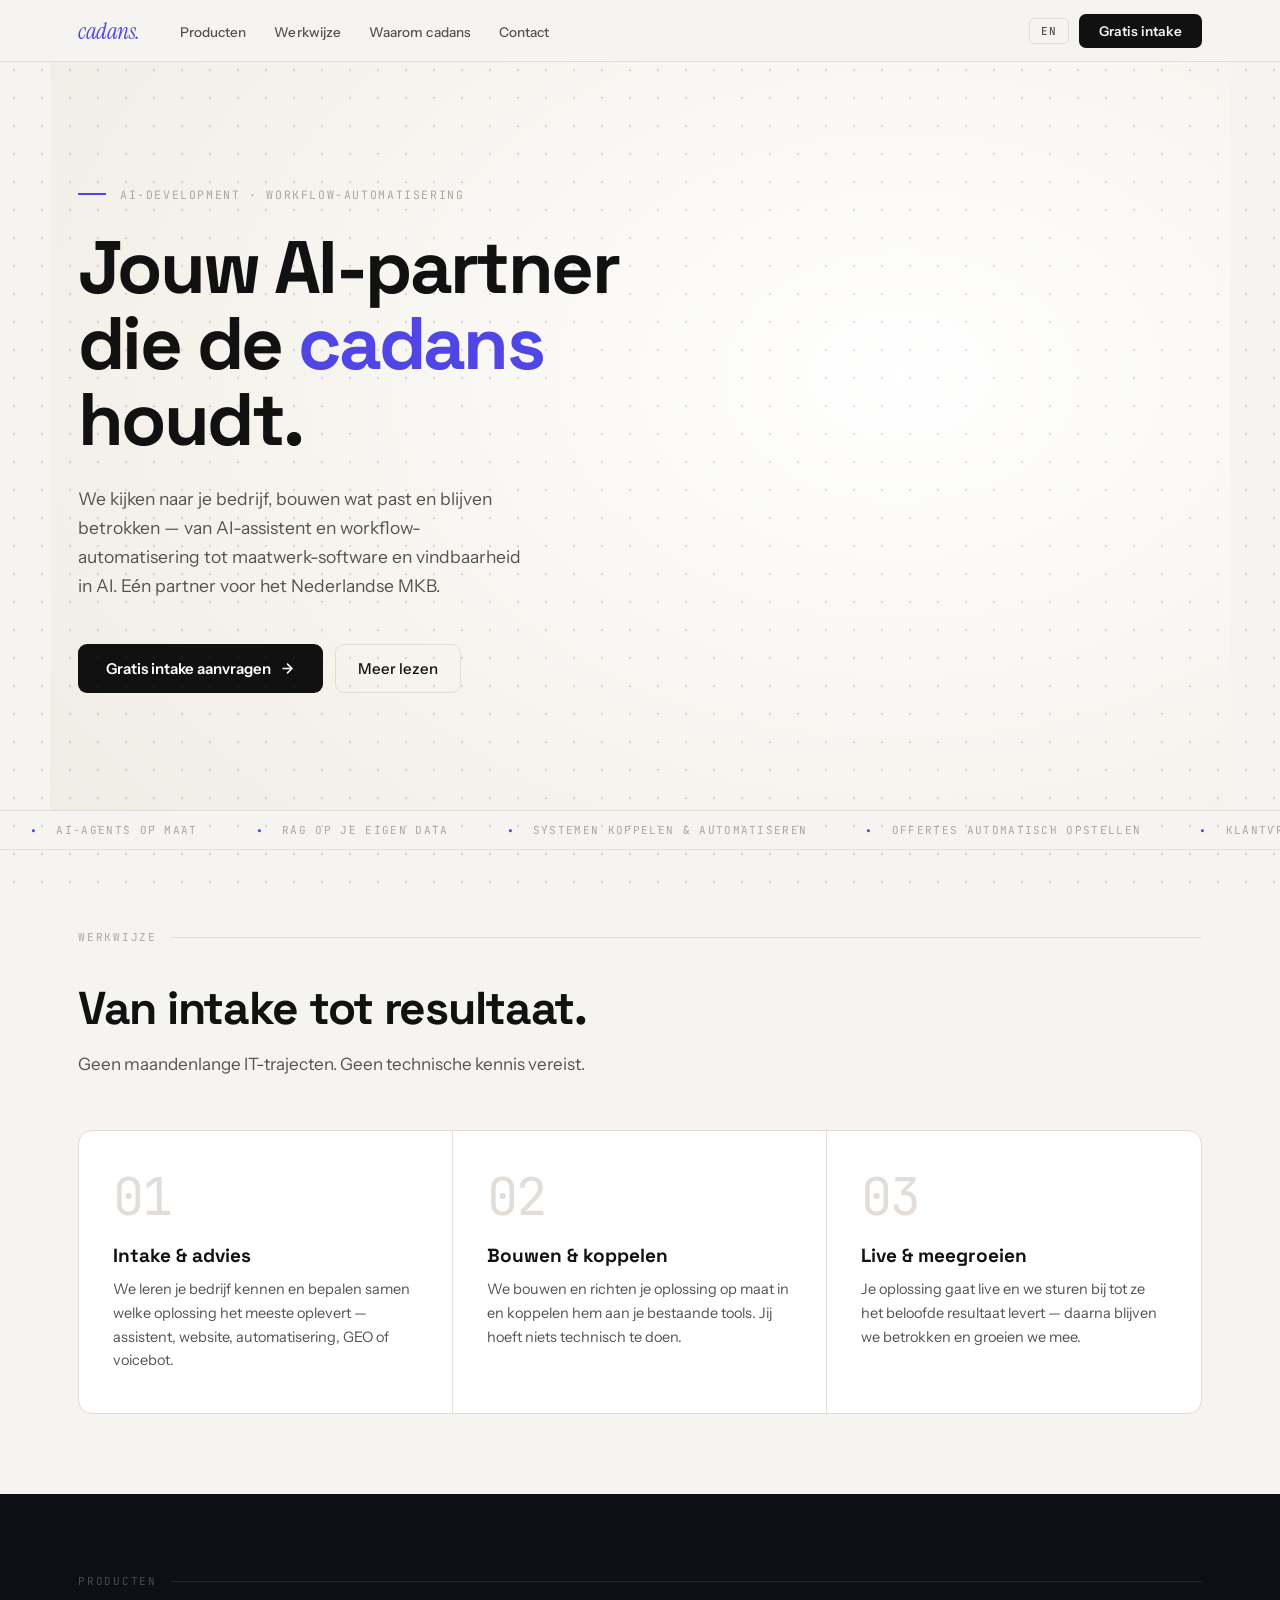
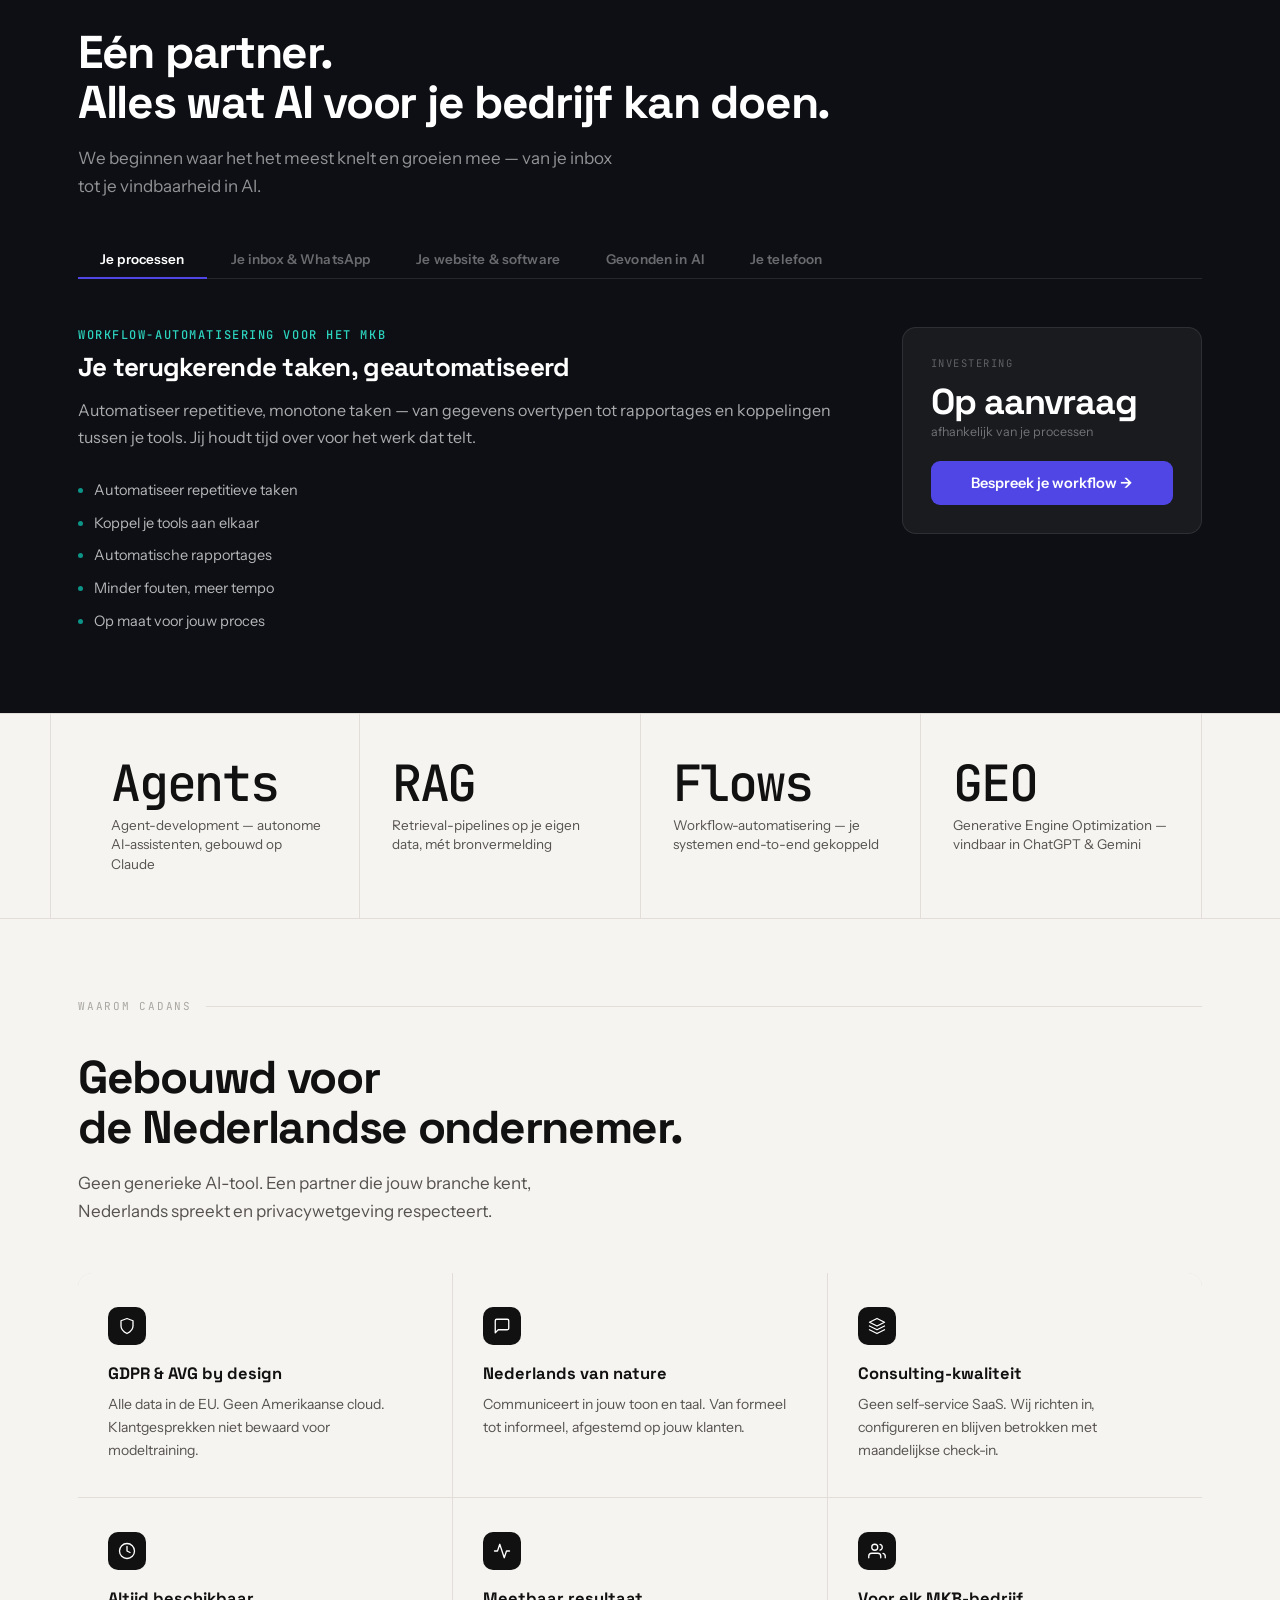
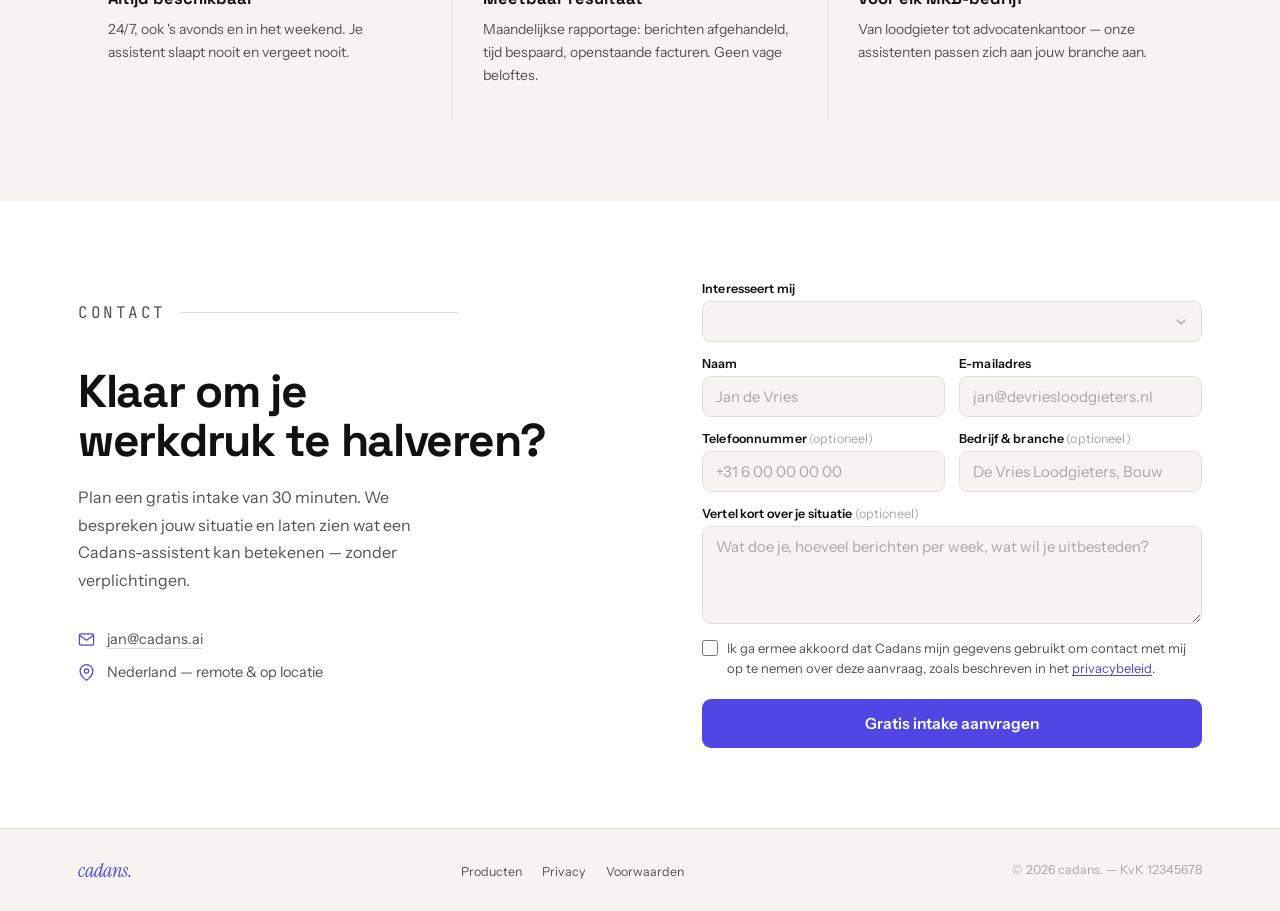
==== landing/index.html @ 0ae3686b "feat(landing): wire the intake form to Supabase with consent + privacy policy The homepage "Gratis i" ====
<!DOCTYPE html>
<html lang="nl">
<head>
  <meta charset="UTF-8" />
  <meta name="viewport" content="width=device-width, initial-scale=1.0" />
  <title>Cadans — AI-partner voor het MKB | AI-assistent, automatisering &amp; GEO</title>
  <meta name="description" content="Cadans is je vaste AI-partner voor het Nederlandse MKB. We bouwen wat past: AI-assistent, workflow-automatisering, maatwerk-software en vindbaarheid in AI (GEO). EU-hosting, GDPR." />
  <link rel="canonical" href="https://cadans.ai/" />
  <meta property="og:type" content="website" />
  <meta property="og:site_name" content="Cadans" />
  <meta property="og:title" content="Cadans — AI-partner voor het MKB" />
  <meta property="og:description" content="Eén AI-partner die je bedrijf in cadans houdt: AI-assistent, workflow-automatisering, maatwerk-software en vindbaarheid in AI (GEO). Voor het Nederlandse MKB." />
  <meta property="og:url" content="https://cadans.ai/" />
  <meta name="twitter:card" content="summary_large_image" />
  <meta name="twitter:title" content="Cadans — AI-partner voor het MKB" />
  <meta name="twitter:description" content="Eén AI-partner die je bedrijf in cadans houdt: AI-assistent, workflow-automatisering, maatwerk-software en GEO. Voor het Nederlandse MKB." />
  <script type="application/ld+json">
  {
    "@context": "https://schema.org",
    "@type": "ProfessionalService",
    "name": "Cadans",
    "description": "AI-partner voor het Nederlandse MKB. Cadans bouwt en beheert AI-assistenten, workflow-automatisering, maatwerk-software en vindbaarheid in AI (GEO).",
    "url": "https://cadans.ai/",
    "email": "jan@cadans.ai",
    "areaServed": { "@type": "Country", "name": "Netherlands" },
    "knowsLanguage": ["nl", "en"],
    "makesOffer": [
      {
        "@type": "Offer",
        "itemOffered": {
          "@type": "Service",
          "name": "AI-assistent voor het MKB",
          "description": "Een AI-assistent gekoppeld aan mailbox, agenda, WhatsApp en Google Drive die meeleest, antwoordt en afspraken inplant — in jouw schrijfstijl."
        }
      },
      {
        "@type": "Offer",
        "itemOffered": {
          "@type": "Service",
          "name": "Workflow-automatisering",
          "description": "Automatisering van repetitieve bedrijfsprocessen: gegevens overtypen, rapportages en koppelingen tussen je tools."
        }
      },
      {
        "@type": "Offer",
        "itemOffered": {
          "@type": "Service",
          "name": "GEO — vindbaarheid in AI",
          "description": "Generative Engine Optimization: zichtbaar en aanbevolen worden in ChatGPT, Gemini en Google's AI-overzichten."
        }
      },
      {
        "@type": "Offer",
        "itemOffered": {
          "@type": "Service",
          "name": "Websites & webapplicaties op maat",
          "description": "Snelle, moderne websites en maatwerk-webapplicaties voor het MKB."
        }
      },
      {
        "@type": "Offer",
        "itemOffered": {
          "@type": "Service",
          "name": "AI-voicebot voor reserveringen",
          "description": "Een AI-voicebot die 24/7 de telefoon opneemt, reserveringen aanneemt en vragen beantwoordt."
        }
      }
    ]
  }
  </script>
  <link rel="preconnect" href="https://fonts.googleapis.com" />
  <link rel="preconnect" href="https://fonts.gstatic.com" crossorigin />
  <link href="https://fonts.googleapis.com/css2?family=Space+Grotesk:wght@400;500;600;700&family=Instrument+Sans:wght@400;500;600&family=JetBrains+Mono:wght@400;500&family=Instrument+Serif:ital@1&display=swap" rel="stylesheet" />
  <style>
    /* ── Design tokens ── */
    :root {
      --canvas:       #F6F4F0;
      --canvas-white: #FFFFFF;
      --ink:          #111111;
      --ink-mid:      #555250;
      --ink-faint:    #AAA7A2;
      --border:       #E2DDD8;
      --indigo:       #4F46E5;
      --indigo-dk:    #3730A3;
      --teal:         #0D9488;
      --amber:        #F59E0B;
      --ink-inv:      #F6F4F0;

      --f-disp: 'Space Grotesk', sans-serif;
      --f-body: 'Instrument Sans', sans-serif;
      --f-mono: 'JetBrains Mono', monospace;
      --f-serif: 'Instrument Serif', serif;

      --nav-h: 62px;
      --max-w: 1180px;
      --ease: cubic-bezier(0.16, 1, 0.3, 1);
    }

    *, *::before, *::after { box-sizing: border-box; margin: 0; padding: 0; }
    html { font-size: 16px; scroll-behavior: smooth; }
    body {
      font-family: var(--f-body);
      background: var(--canvas);
      color: var(--ink);
      -webkit-font-smoothing: antialiased;
      overflow-x: hidden;
    }

    /* Subtle dot-grid texture */
    body::after {
      content: '';
      position: fixed;
      inset: 0;
      background-image: radial-gradient(circle, rgba(80,76,72,0.18) 1px, transparent 1px);
      background-size: 28px 28px;
      pointer-events: none;
      z-index: 0;
    }

    /* ── Navigation ── */
    .nav {
      position: sticky; top: 0; z-index: 200;
      height: var(--nav-h);
      background: rgba(246,244,240,0.9);
      backdrop-filter: blur(14px);
      -webkit-backdrop-filter: blur(14px);
      border-bottom: 1px solid var(--border);
    }

    .nav-inner {
      max-width: var(--max-w);
      margin: 0 auto;
      padding: 0 28px;
      height: 100%;
      display: flex;
      align-items: center;
      gap: 0;
    }

    .nav-logo {
      font-family: var(--f-serif);
      font-style: italic;
      font-size: 23px;
      color: var(--indigo);
      text-decoration: none;
      letter-spacing: -0.02em;
      flex-shrink: 0;
      margin-right: 40px;
    }

    .nav-links {
      display: flex;
      align-items: center;
      gap: 28px;
      list-style: none;
      flex: 1;
    }

    .nav-links a {
      font-size: 13.5px;
      font-weight: 500;
      color: var(--ink-mid);
      text-decoration: none;
      letter-spacing: 0.005em;
      transition: color 140ms;
    }
    .nav-links a:hover { color: var(--ink); }

    .nav-actions {
      display: flex;
      align-items: center;
      gap: 10px;
      margin-left: auto;
    }

    .lang-btn {
      font-family: var(--f-mono);
      font-size: 11px;
      font-weight: 500;
      letter-spacing: 0.1em;
      background: none;
      border: 1px solid var(--border);
      color: var(--ink-mid);
      padding: 5px 11px;
      border-radius: 5px;
      cursor: pointer;
      transition: all 140ms;
    }
    .lang-btn:hover { border-color: var(--ink); color: var(--ink); }

    .nav-cta {
      font-size: 13.5px;
      font-weight: 600;
      background: var(--ink);
      color: var(--canvas);
      padding: 9px 20px;
      border-radius: 7px;
      text-decoration: none;
      transition: background 140ms;
      white-space: nowrap;
    }
    .nav-cta:hover { background: var(--indigo); }

    .nav-toggle {
      display: none;
      background: none;
      border: none;
      cursor: pointer;
      padding: 8px;
      color: var(--ink);
      margin-left: 4px;
    }

    .mobile-menu {
      display: none;
      flex-direction: column;
      background: var(--canvas);
      border-top: 1px solid var(--border);
      padding: 12px 28px 20px;
      position: relative;
      z-index: 200;
    }
    .mobile-menu.open { display: flex; }
    .mobile-menu a {
      font-size: 16px;
      font-weight: 500;
      color: var(--ink);
      text-decoration: none;
      padding: 13px 0;
      border-bottom: 1px solid var(--border);
    }
    .mobile-menu a:last-child { border-bottom: none; }

    /* ── Hero ── */
    .hero {
      position: relative;
      max-width: var(--max-w);
      margin: 0 auto;
      padding: 72px 28px 64px;
      display: grid;
      grid-template-columns: 1fr;
      gap: 60px;
      align-items: center;
      min-height: calc(90vh - var(--nav-h));
      background: radial-gradient(1100px 780px at 72% 42%, #ffffff 0%, #f5f2ec 66%, #efece4 100%);
      isolation: isolate;
    }

    .hero > .hero-content { position: relative; z-index: 1; max-width: 600px; }

    .hero-eyebrow {
      font-family: var(--f-mono);
      font-size: 11.5px;
      letter-spacing: 0.14em;
      text-transform: uppercase;
      color: var(--ink-faint);
      margin-bottom: 28px;
      display: flex;
      align-items: center;
      gap: 14px;
    }
    .hero-eyebrow::before {
      content: '';
      display: block;
      width: 28px;
      height: 1.5px;
      background: var(--indigo);
      flex-shrink: 0;
    }

    .hero-headline {
      font-family: var(--f-disp);
      font-size: clamp(44px, 5.8vw, 76px);
      font-weight: 800;
      line-height: 1.03;
      letter-spacing: -0.035em;
      color: var(--ink);
      margin-bottom: 26px;
    }
    .hero-headline em {
      font-style: normal;
      color: var(--indigo);
    }

    .hero-sub {
      font-size: 17.5px;
      font-weight: 400;
      line-height: 1.65;
      color: var(--ink-mid);
      max-width: 460px;
      margin-bottom: 44px;
    }

    .hero-btns {
      display: flex;
      gap: 12px;
      flex-wrap: wrap;
    }

    .btn-ink {
      display: inline-flex;
      align-items: center;
      gap: 9px;
      font-family: var(--f-body);
      font-size: 15px;
      font-weight: 600;
      background: var(--ink);
      color: white;
      padding: 14px 28px;
      border-radius: 9px;
      text-decoration: none;
      border: none;
      cursor: pointer;
      transition: background 140ms, transform 100ms;
    }
    .btn-ink:hover { background: var(--indigo); transform: translateY(-1px); }
    .btn-ink:active { transform: none; }

    .btn-outline {
      display: inline-flex;
      align-items: center;
      gap: 8px;
      font-family: var(--f-body);
      font-size: 15px;
      font-weight: 500;
      background: none;
      color: var(--ink);
      padding: 14px 22px;
      border-radius: 9px;
      text-decoration: none;
      border: 1.5px solid var(--border);
      cursor: pointer;
      transition: all 140ms;
    }
    .btn-outline:hover { border-color: var(--ink); }

    /* ── Ticker ── */
    .ticker {
      border-top: 1px solid var(--border);
      border-bottom: 1px solid var(--border);
      height: 40px;
      overflow: hidden;
      position: relative;
    }

    .ticker-track {
      display: flex;
      animation: ticker-anim 32s linear infinite;
      white-space: nowrap;
      height: 100%;
    }
    .ticker-track:hover { animation-play-state: paused; }

    .ticker-track-en {
      display: none;
    }
    html.lang-en .ticker-track-nl { display: none; }
    html.lang-en .ticker-track-en { display: flex; }

    .ticker-item {
      font-family: var(--f-mono);
      font-size: 11px;
      letter-spacing: 0.12em;
      text-transform: uppercase;
      color: var(--ink-faint);
      padding: 0 28px;
      display: flex;
      align-items: center;
      gap: 16px;
      flex-shrink: 0;
      height: 100%;
    }
    .ticker-item::before { content: '·'; color: var(--indigo); font-size: 18px; }

    @keyframes ticker-anim {
      0% { transform: translateX(0); }
      100% { transform: translateX(-50%); }
    }

    /* ── Section shell ── */
    .section {
      max-width: var(--max-w);
      margin: 0 auto;
      padding: 80px 28px;
    }

    .sec-label {
      font-family: var(--f-mono);
      font-size: 11px;
      letter-spacing: 0.16em;
      text-transform: uppercase;
      color: var(--ink-faint);
      display: flex;
      align-items: center;
      gap: 14px;
      margin-bottom: 40px;
    }
    .sec-label::after {
      content: '';
      flex: 1;
      height: 1px;
      background: var(--border);
    }

    .sec-title {
      font-family: var(--f-disp);
      font-size: clamp(28px, 3.6vw, 46px);
      font-weight: 800;
      line-height: 1.08;
      letter-spacing: -0.028em;
      color: var(--ink);
      margin-bottom: 16px;
    }

    .sec-sub {
      font-size: 17px;
      line-height: 1.65;
      color: var(--ink-mid);
      max-width: 540px;
    }

    /* ── Process ── */
    .process-grid {
      display: grid;
      grid-template-columns: repeat(3, 1fr);
      margin-top: 52px;
      border: 1px solid var(--border);
      border-radius: 14px;
      overflow: hidden;
      background: var(--canvas-white);
    }

    .process-step {
      padding: 40px 34px;
      border-right: 1px solid var(--border);
      transition: background 200ms;
    }
    .process-step:last-child { border-right: none; }
    .process-step:hover { background: var(--canvas); }

    .p-num {
      font-family: var(--f-mono);
      font-size: 52px;
      font-weight: 400;
      color: var(--border);
      line-height: 1;
      margin-bottom: 20px;
      letter-spacing: -0.04em;
      transition: color 200ms;
    }
    .process-step:hover .p-num { color: var(--indigo); }

    .p-title {
      font-family: var(--f-disp);
      font-size: 19px;
      font-weight: 700;
      color: var(--ink);
      margin-bottom: 10px;
    }

    .p-body {
      font-size: 14.5px;
      line-height: 1.65;
      color: var(--ink-mid);
    }

    /* ── Products (dark) ── */
    .products-band {
      background: #0D0F14;
      padding: 80px 0;
    }

    .products-inner {
      max-width: var(--max-w);
      margin: 0 auto;
      padding: 0 28px;
    }

    .products-band .sec-label { color: rgba(255,255,255,0.25); }
    .products-band .sec-label::after { background: rgba(255,255,255,0.1); }
    .products-band .sec-title { color: white; }
    .products-band .sec-sub { color: rgba(255,255,255,0.55); }

    .pt-tabs {
      display: flex;
      flex-wrap: wrap;
      gap: 2px;
      border-bottom: 1px solid rgba(255,255,255,0.1);
      margin: 40px 0 48px;
    }

    .pt-tab {
      font-family: var(--f-body);
      font-size: 13.5px;
      font-weight: 600;
      padding: 11px 22px;
      background: none;
      border: none;
      color: rgba(255,255,255,0.38);
      cursor: pointer;
      letter-spacing: 0.01em;
      position: relative;
      transition: color 140ms;
    }
    .pt-tab::after {
      content: '';
      position: absolute;
      bottom: -1px; left: 0; right: 0;
      height: 2px;
      background: var(--indigo);
      opacity: 0;
      transition: opacity 140ms;
    }
    .pt-tab.active { color: white; }
    .pt-tab.active::after { opacity: 1; }
    .pt-tab:hover { color: rgba(255,255,255,0.75); }

    .pt-panel { display: none; }
    .pt-panel.active { display: block; }
    .pt-panel[hidden] { display: none; }

    .pt-panel-body {
      display: grid;
      grid-template-columns: 1fr 300px;
      gap: 56px;
      align-items: start;
    }

    .pt-kw {
      font-family: var(--f-mono);
      font-size: 12px;
      font-weight: 500;
      letter-spacing: 0.13em;
      text-transform: uppercase;
      color: #2DD4BF;
      margin-bottom: 10px;
    }
    .pt-desc {
      font-size: 16px;
      line-height: 1.72;
      color: rgba(255,255,255,0.65);
      margin-bottom: 28px;
    }

    .pt-list {
      list-style: none;
      display: flex;
      flex-direction: column;
      gap: 11px;
    }

    .pt-list li {
      font-size: 14.5px;
      line-height: 1.5;
      color: rgba(255,255,255,0.7);
      display: flex;
      align-items: flex-start;
      gap: 11px;
    }

    .pt-list li::before {
      content: '';
      width: 5px; height: 5px;
      border-radius: 50%;
      background: var(--teal);
      flex-shrink: 0;
      margin-top: 8px;
    }

    .pt-card {
      background: rgba(255,255,255,0.05);
      border: 1px solid rgba(255,255,255,0.09);
      border-radius: 14px;
      padding: 28px;
    }

    .pt-card-label {
      font-family: var(--f-mono);
      font-size: 10.5px;
      letter-spacing: 0.14em;
      text-transform: uppercase;
      color: rgba(255,255,255,0.3);
      margin-bottom: 14px;
    }

    .pt-price-big {
      font-family: var(--f-disp);
      font-size: 36px;
      font-weight: 800;
      color: white;
      letter-spacing: -0.03em;
      line-height: 1;
      margin-bottom: 4px;
    }

    .pt-price-note {
      font-size: 12.5px;
      color: rgba(255,255,255,0.38);
      margin-bottom: 20px;
    }

    .pt-price-mo {
      font-family: var(--f-disp);
      font-size: 22px;
      font-weight: 700;
      color: var(--teal);
      margin-bottom: 4px;
    }

    .pt-btn {
      display: block;
      width: 100%;
      text-align: center;
      font-family: var(--f-body);
      font-size: 14.5px;
      font-weight: 600;
      background: var(--indigo);
      color: white;
      padding: 13px;
      border-radius: 9px;
      text-decoration: none;
      margin-top: 22px;
      transition: background 140ms;
    }
    .pt-btn:hover { background: var(--indigo-dk); }

    .pt-guarantee {
      display: flex;
      gap: 8px;
      align-items: flex-start;
      font-size: 12.5px;
      line-height: 1.5;
      font-weight: 500;
      color: var(--teal);
      background: rgba(13,148,136,0.10);
      border: 1px solid rgba(13,148,136,0.28);
      border-radius: 8px;
      padding: 10px 12px;
      margin-top: 18px;
    }
    .pt-guarantee svg { flex-shrink: 0; margin-top: 1px; }

    /* ── Stats grid ── */
    .stats-band {
      border-top: 1px solid var(--border);
      border-bottom: 1px solid var(--border);
    }

    .stats-grid {
      max-width: var(--max-w);
      margin: 0 auto;
      padding: 0 28px;
      display: grid;
      grid-template-columns: repeat(4, 1fr);
      border-left: 1px solid var(--border);
    }

    .stat-cell {
      padding: 44px 32px;
      border-right: 1px solid var(--border);
    }

    .stat-n {
      font-family: var(--f-mono);
      font-size: 50px;
      font-weight: 500;
      color: var(--ink);
      line-height: 1;
      letter-spacing: -0.045em;
      margin-bottom: 8px;
    }
    .stat-n sup { font-size: 22px; color: var(--indigo); vertical-align: super; }

    .stat-l {
      font-family: var(--f-body);
      font-size: 13.5px;
      line-height: 1.45;
      color: var(--ink-mid);
    }

    /* ── Why cadans ── */
    .why-grid {
      display: grid;
      grid-template-columns: repeat(3, 1fr);
      gap: 1px;
      background: var(--border);
      border-radius: 14px;
      overflow: hidden;
      margin-top: 48px;
    }

    .why-item.why-row {
      background: var(--canvas);
      padding: 34px 30px;
      transition: background 200ms;
    }
    .why-item.why-row:hover { background: var(--canvas-white); }

    .why-dot {
      width: 38px; height: 38px;
      border-radius: 10px;
      background: var(--ink);
      display: flex;
      align-items: center;
      justify-content: center;
      margin-bottom: 18px;
      transition: background 200ms;
    }
    .why-item.why-row:hover .why-dot { background: var(--indigo); }

    .why-dot svg {
      width: 18px; height: 18px;
      stroke: white;
      fill: none;
      stroke-width: 1.75;
      stroke-linecap: round;
      stroke-linejoin: round;
    }

    .why-title {
      font-family: var(--f-disp);
      font-size: 16.5px;
      font-weight: 700;
      color: var(--ink);
      margin-bottom: 9px;
    }

    .why-desc {
      font-size: 14px;
      line-height: 1.66;
      color: var(--ink-mid);
    }

    /* ── Contact ── */
    .contact-band { background: var(--canvas-white); }

    .contact-inner {
      max-width: var(--max-w);
      margin: 0 auto;
      padding: 80px 28px;
      display: grid;
      grid-template-columns: 1fr 500px;
      gap: 80px;
      align-items: start;
    }

    .contact-copy p {
      font-size: 16px;
      line-height: 1.72;
      color: var(--ink-mid);
      margin-top: 18px;
      max-width: 380px;
    }

    .contact-items {
      margin-top: 36px;
      display: flex;
      flex-direction: column;
      gap: 14px;
    }

    .contact-item {
      display: flex;
      align-items: center;
      gap: 12px;
      font-size: 14.5px;
      color: var(--ink-mid);
    }

    .contact-item a {
      color: inherit;
      text-decoration: none;
      border-bottom: 1px solid var(--border);
      transition: color 140ms, border-color 140ms;
    }
    .contact-item a:hover { color: var(--indigo); border-color: var(--indigo); }

    .contact-item svg {
      width: 17px; height: 17px;
      stroke: var(--indigo);
      fill: none;
      stroke-width: 1.75;
      stroke-linecap: round;
      stroke-linejoin: round;
      flex-shrink: 0;
    }

    /* Form */
    .contact-form {
      display: flex;
      flex-direction: column;
      gap: 14px;
    }

    .f-row { display: grid; grid-template-columns: 1fr 1fr; gap: 14px; }

    .f-group { display: flex; flex-direction: column; gap: 5px; }

    .f-group label {
      font-family: var(--f-body);
      font-size: 12.5px;
      font-weight: 600;
      color: var(--ink);
      letter-spacing: 0.01em;
    }

    .f-opt { font-weight: 400; color: var(--ink-faint); }

    .f-group input,
    .f-group select,
    .f-group textarea {
      font-family: var(--f-body);
      font-size: 15px;
      color: var(--ink);
      background: var(--canvas);
      border: 1.5px solid var(--border);
      border-radius: 9px;
      padding: 10px 13px;
      outline: none;
      transition: border-color 140ms, background 140ms;
      -webkit-appearance: none;
      appearance: none;
    }

    .f-group select {
      background-image: url("data:image/svg+xml,%3Csvg xmlns='http://www.w3.org/2000/svg' width='16' height='16' viewBox='0 0 24 24' fill='none' stroke='%23AAA7A2' stroke-width='2' stroke-linecap='round' stroke-linejoin='round'%3E%3Cpolyline points='6 9 12 15 18 9'%3E%3C/polyline%3E%3C/svg%3E");
      background-repeat: no-repeat;
      background-position: right 12px center;
      padding-right: 36px;
      cursor: pointer;
    }

    .f-group textarea { resize: vertical; min-height: 96px; }

    .f-group input:focus,
    .f-group select:focus,
    .f-group textarea:focus {
      border-color: var(--indigo);
      background: white;
    }

    .f-group input::placeholder,
    .f-group textarea::placeholder { color: var(--ink-faint); }

    .f-submit {
      font-family: var(--f-body);
      font-size: 15.5px;
      font-weight: 600;
      background: var(--indigo);
      color: white;
      border: none;
      padding: 15px;
      border-radius: 9px;
      cursor: pointer;
      transition: background 140ms, transform 100ms;
      width: 100%;
      margin-top: 6px;
    }
    .f-submit:hover { background: var(--indigo-dk); transform: translateY(-1px); }
    .f-submit:disabled { background: var(--teal); cursor: default; transform: none; }
    .f-submit.is-sending { background: var(--ink-faint); cursor: wait; transform: none; }

    /* Honeypot — off-screen for humans, still filled in by naive bots. */
    .f-hp {
      position: absolute;
      left: -9999px;
      width: 1px; height: 1px;
      overflow: hidden;
    }

    .f-consent {
      display: flex;
      align-items: flex-start;
      gap: 9px;
      font-size: 13px;
      line-height: 1.55;
      color: var(--ink-mid);
    }
    .f-consent input[type="checkbox"] {
      flex-shrink: 0;
      width: 16px; height: 16px;
      margin-top: 2px;
      accent-color: var(--indigo);
      cursor: pointer;
    }
    .f-consent label { cursor: pointer; }
    .f-consent a { color: var(--indigo); text-underline-offset: 2px; }

    .f-status {
      display: none;
      font-size: 13.5px;
      line-height: 1.5;
      padding: 10px 13px;
      border-radius: 9px;
    }
    .f-status.is-error {
      display: block;
      color: #9F1239;
      background: #FFF1F2;
      border: 1px solid #FECDD3;
    }
    .f-status.is-ok {
      display: block;
      color: #115E59;
      background: #F0FDFA;
      border: 1px solid #99F6E4;
    }

    /* ── Footer ── */
    .footer-strip {
      border-top: 1px solid var(--border);
    }
    .footer-inner {
      max-width: var(--max-w);
      margin: 0 auto;
      padding: 28px;
      display: flex;
      align-items: center;
      justify-content: space-between;
      flex-wrap: wrap;
      gap: 14px;
    }

    .footer-logo {
      font-family: var(--f-serif);
      font-style: italic;
      font-size: 20px;
      color: var(--indigo);
    }

    .footer-copy {
      font-size: 12.5px;
      color: var(--ink-faint);
    }

    .footer-links {
      display: flex;
      gap: 20px;
      list-style: none;
    }

    .footer-links a {
      font-size: 12.5px;
      color: var(--ink-mid);
      text-decoration: none;
      transition: color 140ms;
    }
    .footer-links a:hover { color: var(--ink); }

    /* ── Lang toggle ── */
    .en-only { display: none; }
    html.lang-en .nl-only { display: none !important; }
    html.lang-en .en-only { display: revert; }
    html.lang-en span.en-only,
    html.lang-en a.en-only,
    html.lang-en button.en-only { display: inline; }
    html.lang-en li.en-only { display: list-item; }

    /* ── Reveal animation ── */
    .reveal {
      opacity: 0;
      transform: translateY(22px);
      transition: opacity 580ms var(--ease), transform 580ms var(--ease);
    }
    .reveal.visible { opacity: 1; transform: none; }

    /* Hero entrance */
    .hero-content > * {
      animation: hero-in 700ms var(--ease) both;
    }
    .hero-content .hero-eyebrow { animation-delay: 0ms; }
    .hero-content .hero-headline { animation-delay: 60ms; }
    .hero-content .hero-sub { animation-delay: 120ms; }
    .hero-content .hero-btns { animation-delay: 180ms; }

    @keyframes hero-in {
      from { opacity: 0; transform: translateY(18px); }
      to   { opacity: 1; transform: none; }
    }

    /* ── Responsive ── */
    @media (max-width: 920px) {
      .hero { grid-template-columns: 1fr; min-height: auto; padding: 48px 24px 40px; gap: 44px; }
      .process-grid { grid-template-columns: 1fr; border-radius: 10px; }
      .process-step { border-right: none; border-bottom: 1px solid var(--border); }
      .process-step:last-child { border-bottom: none; }
      .pt-panel-body { grid-template-columns: 1fr; }
      .stats-grid { grid-template-columns: repeat(2, 1fr); }
      .why-grid { grid-template-columns: repeat(2, 1fr); }
      .contact-inner { grid-template-columns: 1fr; gap: 40px; }
    }

    @media (max-width: 620px) {
      .nav-links { display: none; }
      .nav-cta { display: none; }
      .nav-toggle { display: flex; }
      .hero-headline { font-size: 38px; }
      .stats-grid { grid-template-columns: repeat(2, 1fr); }
      .stat-cell { padding: 30px 20px; }
      .stat-n { font-size: 38px; }
      .why-grid { grid-template-columns: 1fr; }
      .f-row { grid-template-columns: 1fr; }
      .section { padding: 60px 20px; }
      .products-inner { padding: 0 20px; }
      .footer-inner { flex-direction: column; align-items: flex-start; }
      .pt-tabs { overflow-x: auto; scrollbar-width: none; -webkit-overflow-scrolling: touch; }
      .pt-tabs::-webkit-scrollbar { display: none; }
    }
  </style>
</head>
<body>

  <!-- NAV -->
  <header>
    <div class="nav">
      <div class="nav-inner">
        <a href="/" class="nav-logo" aria-label="cadans. home">cadans.</a>
        <nav aria-label="Hoofdmenu">
          <ul class="nav-links">
            <li><a href="#producten"><span class="nl-only">Producten</span><span class="en-only">Products</span></a></li>
            <li><a href="#werkwijze"><span class="nl-only">Werkwijze</span><span class="en-only">How it works</span></a></li>
            <li><a href="#waarom"><span class="nl-only">Waarom cadans</span><span class="en-only">Why cadans</span></a></li>
            <li><a href="#contact">Contact</a></li>
          </ul>
        </nav>
        <div class="nav-actions">
          <button class="lang-btn" id="lang-btn" aria-label="Switch to English">EN</button>
          <a href="#contact" class="nav-cta">
            <span class="nl-only">Gratis intake</span>
            <span class="en-only">Free consultation</span>
          </a>
          <button class="nav-toggle" aria-label="Menu openen" aria-expanded="false" aria-controls="mobile-menu">
            <svg width="20" height="20" viewBox="0 0 24 24" fill="none" stroke="currentColor" stroke-width="2.5" stroke-linecap="round" aria-hidden="true">
              <line x1="3" y1="6" x2="21" y2="6"/><line x1="3" y1="12" x2="21" y2="12"/><line x1="3" y1="18" x2="21" y2="18"/>
            </svg>
          </button>
        </div>
      </div>
    </div>
    <nav class="mobile-menu" id="mobile-menu" aria-label="Mobiel menu" aria-hidden="true">
      <a href="#producten"><span class="nl-only">Producten</span><span class="en-only">Products</span></a>
      <a href="#werkwijze"><span class="nl-only">Werkwijze</span><span class="en-only">How it works</span></a>
      <a href="#waarom"><span class="nl-only">Waarom cadans</span><span class="en-only">Why cadans</span></a>
      <a href="#contact">Contact</a>
    </nav>
  </header>

  <main>

    <!-- ── HERO ── -->
    <section class="hero" aria-labelledby="h1">
      <div class="hero-content">
        <p class="hero-eyebrow">
          <span class="nl-only">AI-development · Workflow-automatisering</span>
          <span class="en-only">AI development · Workflow automation</span>
        </p>
        <h1 class="hero-headline" id="h1">
          <span class="nl-only">Jouw AI-partner<br>die de <em>cadans</em> houdt.</span>
          <span class="en-only">Your AI partner<br>that keeps the <em>rhythm.</em></span>
        </h1>
        <p class="hero-sub">
          <span class="nl-only">We kijken naar je bedrijf, bouwen wat past en blijven betrokken — van AI-assistent en workflow-automatisering tot maatwerk-software en vindbaarheid in AI. Eén partner voor het Nederlandse MKB.</span>
          <span class="en-only">We look at your business, build what fits and stay involved — from an AI assistant and workflow automation to custom software and AI visibility. One partner for Dutch SMEs.</span>
        </p>
        <div class="hero-btns">
          <a href="#contact" class="btn-ink">
            <span class="nl-only">Gratis intake aanvragen</span>
            <span class="en-only">Request free consultation</span>
            <svg width="15" height="15" viewBox="0 0 24 24" fill="none" stroke="currentColor" stroke-width="2.5" stroke-linecap="round" stroke-linejoin="round" aria-hidden="true"><path d="M5 12h14"/><path d="m12 5 7 7-7 7"/></svg>
          </a>
          <a href="#producten" class="btn-outline">
            <span class="nl-only">Meer lezen</span>
            <span class="en-only">Learn more</span>
          </a>
        </div>
      </div>

    </section>

    <!-- ── TICKER ── -->
    <div class="ticker" aria-hidden="true">
      <div class="ticker-track ticker-track-nl">
        <span class="ticker-item">AI-agents op maat</span>
        <span class="ticker-item">RAG op je eigen data</span>
        <span class="ticker-item">Systemen koppelen &amp; automatiseren</span>
        <span class="ticker-item">Offertes automatisch opstellen</span>
        <span class="ticker-item">Klantvragen 24/7 afhandelen</span>
        <span class="ticker-item">Vindbaar in ChatGPT (GEO)</span>
        <span class="ticker-item">Maatwerk-software &amp; dashboards</span>
        <span class="ticker-item">AI-agents op maat</span>
        <span class="ticker-item">RAG op je eigen data</span>
        <span class="ticker-item">Systemen koppelen &amp; automatiseren</span>
        <span class="ticker-item">Offertes automatisch opstellen</span>
        <span class="ticker-item">Klantvragen 24/7 afhandelen</span>
        <span class="ticker-item">Vindbaar in ChatGPT (GEO)</span>
        <span class="ticker-item">Maatwerk-software &amp; dashboards</span>
      </div>
      <div class="ticker-track ticker-track-en">
        <span class="ticker-item">Custom AI agents</span>
        <span class="ticker-item">RAG on your own data</span>
        <span class="ticker-item">System integrations &amp; automation</span>
        <span class="ticker-item">Quotes drafted automatically</span>
        <span class="ticker-item">24/7 customer questions</span>
        <span class="ticker-item">Findable in ChatGPT (GEO)</span>
        <span class="ticker-item">Custom software &amp; dashboards</span>
        <span class="ticker-item">Custom AI agents</span>
        <span class="ticker-item">RAG on your own data</span>
        <span class="ticker-item">System integrations &amp; automation</span>
        <span class="ticker-item">Quotes drafted automatically</span>
        <span class="ticker-item">24/7 customer questions</span>
        <span class="ticker-item">Findable in ChatGPT (GEO)</span>
        <span class="ticker-item">Custom software &amp; dashboards</span>
      </div>
    </div>

    <!-- ── PROCESS ── -->
    <section class="section" id="werkwijze" aria-labelledby="h-process">
      <p class="sec-label"><span class="nl-only">Werkwijze</span><span class="en-only">How it works</span></p>
      <h2 class="sec-title" id="h-process">
        <span class="nl-only">Van intake tot resultaat.</span>
        <span class="en-only">From intake to result.</span>
      </h2>
      <p class="sec-sub">
        <span class="nl-only">Geen maandenlange IT-trajecten. Geen technische kennis vereist.</span>
        <span class="en-only">No months-long IT projects. No technical knowledge required.</span>
      </p>
      <div class="process-grid">
        <div class="process-step">
          <div class="p-num">01</div>
          <h3 class="p-title"><span class="nl-only">Intake & advies</span><span class="en-only">Discovery & advice</span></h3>
          <p class="p-body">
            <span class="nl-only">We leren je bedrijf kennen en bepalen samen welke oplossing het meeste oplevert — assistent, website, automatisering, GEO of voicebot.</span>
            <span class="en-only">We get to know your business and decide together which solution delivers the most — assistant, website, automation, GEO or voice bot.</span>
          </p>
        </div>
        <div class="process-step">
          <div class="p-num">02</div>
          <h3 class="p-title"><span class="nl-only">Bouwen & koppelen</span><span class="en-only">Build & integrate</span></h3>
          <p class="p-body">
            <span class="nl-only">We bouwen en richten je oplossing op maat in en koppelen hem aan je bestaande tools. Jij hoeft niets technisch te doen.</span>
            <span class="en-only">We build and configure your solution and connect it to your existing tools. Nothing technical required from you.</span>
          </p>
        </div>
        <div class="process-step">
          <div class="p-num">03</div>
          <h3 class="p-title"><span class="nl-only">Live & meegroeien</span><span class="en-only">Live & grow</span></h3>
          <p class="p-body">
            <span class="nl-only">Je oplossing gaat live en we sturen bij tot ze het beloofde resultaat levert — daarna blijven we betrokken en groeien we mee.</span>
            <span class="en-only">Your solution goes live and we tune it until it delivers the promised result — then we stay involved and grow with you.</span>
          </p>
        </div>
      </div>
    </section>

    <!-- ── PRODUCTS (dark) ── -->
    <div class="products-band" id="producten">
      <div class="products-inner">
        <p class="sec-label"><span class="nl-only">Producten</span><span class="en-only">Products</span></p>
        <h2 class="sec-title">
          <span class="nl-only">Eén partner.<br>Alles wat AI voor je bedrijf kan doen.</span>
          <span class="en-only">One partner.<br>Everything AI can do for your business.</span>
        </h2>
        <p class="sec-sub">
          <span class="nl-only">We beginnen waar het het meest knelt en groeien mee — van je inbox tot je vindbaarheid in AI.</span>
          <span class="en-only">We start where it hurts most and grow from there — from your inbox to your visibility in AI.</span>
        </p>

        <div class="pt-tabs" role="tablist">
          <button class="pt-tab active" role="tab" id="tab-automation" data-tab="automation" aria-selected="true" aria-controls="panel-automation"><span class="nl-only">Je processen</span><span class="en-only">Your processes</span></button>
          <button class="pt-tab" role="tab" id="tab-pa" data-tab="pa" aria-selected="false" aria-controls="panel-pa"><span class="nl-only">Je inbox &amp; WhatsApp</span><span class="en-only">Your inbox &amp; WhatsApp</span></button>
          <button class="pt-tab" role="tab" id="tab-webdev" data-tab="webdev" aria-selected="false" aria-controls="panel-webdev"><span class="nl-only">Je website &amp; software</span><span class="en-only">Your website &amp; software</span></button>
          <button class="pt-tab" role="tab" id="tab-geo" data-tab="geo" aria-selected="false" aria-controls="panel-geo"><span class="nl-only">Gevonden in AI</span><span class="en-only">Found in AI</span></button>
          <button class="pt-tab" role="tab" id="tab-voice" data-tab="voice" aria-selected="false" aria-controls="panel-voice"><span class="nl-only">Je telefoon</span><span class="en-only">Your phone</span></button>
        </div>

        <!-- PA -->
        <div class="pt-panel" id="panel-pa" role="tabpanel" aria-labelledby="tab-pa" hidden>
          <div class="pt-panel-body reveal">
            <div>
              <p class="pt-kw"><span class="nl-only">AI-assistent voor het MKB</span><span class="en-only">AI assistant for SMEs</span></p>
              <h3 class="sec-title" style="font-size:26px;color:white;margin-bottom:16px;">
                <span class="nl-only">Je inbox en WhatsApp, afgehandeld</span>
                <span class="en-only">Your inbox and WhatsApp, handled</span>
              </h3>
              <p class="pt-desc">
                <span class="nl-only">Een AI-assistent in jouw schrijfstijl, gekoppeld aan je mailbox, agenda, WhatsApp en Google Drive. Hij leest mee, antwoordt, plant afspraken in en houdt je elke ochtend op de hoogte. Jij beslist, de assistent voert uit.</span>
                <span class="en-only">An AI assistant in your own writing style, connected to your mailbox, calendar, WhatsApp and Google Drive. It reads along, replies, schedules appointments and briefs you every morning. You decide, the assistant executes.</span>
              </p>
              <ul class="pt-list">
                <li><span class="nl-only">Schrijft in jouw eigen stijl</span><span class="en-only">Writes in your own style</span></li>
                <li><span class="nl-only">Gekoppeld aan mailbox, agenda & WhatsApp</span><span class="en-only">Connected to mailbox, calendar & WhatsApp</span></li>
                <li><span class="nl-only">Doorzoekt en gebruikt je Google Drive</span><span class="en-only">Searches and uses your Google Drive</span></li>
                <li><span class="nl-only">Plant afspraken in en volgt op</span><span class="en-only">Schedules appointments and follows up</span></li>
                <li><span class="nl-only">Dagelijkse samenvatting om 08:00 · EU-servers</span><span class="en-only">Daily summary at 08:00 · EU servers</span></li>
              </ul>
            </div>
            <div class="pt-card">
              <p class="pt-card-label"><span class="nl-only">Investering</span><span class="en-only">Investment</span></p>
              <p class="pt-price-big"><span class="nl-only">Op aanvraag</span><span class="en-only">On request</span></p>
              <p class="pt-price-note"><span class="nl-only">afhankelijk van je wensen</span><span class="en-only">depends on your needs</span></p>
              <a href="#contact" class="pt-btn nl-only">Gratis intake →</a>
              <a href="#contact" class="pt-btn en-only">Free consultation →</a>
            </div>
          </div>
        </div>

        <!-- Webdev -->
        <div class="pt-panel" id="panel-webdev" role="tabpanel" aria-labelledby="tab-webdev" hidden>
          <div class="pt-panel-body reveal">
            <div>
              <p class="pt-kw"><span class="nl-only">Websites &amp; webapplicaties op maat</span><span class="en-only">Custom websites &amp; web apps</span></p>
              <h3 class="sec-title" style="font-size:26px;color:white;margin-bottom:16px;">
                <span class="nl-only">Je website en software, gebouwd</span>
                <span class="en-only">Your website and software, built</span>
              </h3>
              <p class="pt-desc">
                <span class="nl-only">We bouwen snelle, moderne websites en webapplicaties — van landingspagina tot maatwerk-tool. Strak ontwerp, scherpe prijs, opgeleverd zonder gedoe.</span>
                <span class="en-only">We build fast, modern websites and web applications — from landing page to custom tool. Clean design, sharp price, delivered without the hassle.</span>
              </p>
              <ul class="pt-list">
                <li><span class="nl-only">Websites & landingspagina's</span><span class="en-only">Websites & landing pages</span></li>
                <li><span class="nl-only">Maatwerk webapplicaties</span><span class="en-only">Custom web applications</span></li>
                <li><span class="nl-only">Snel, responsive & SEO-klaar</span><span class="en-only">Fast, responsive & SEO-ready</span></li>
                <li><span class="nl-only">Scherpe, concurrerende projectprijs</span><span class="en-only">Sharp, competitive project pricing</span></li>
                <li><span class="nl-only">Onderhoud & hosting mogelijk</span><span class="en-only">Maintenance & hosting available</span></li>
              </ul>
            </div>
            <div class="pt-card">
              <p class="pt-card-label"><span class="nl-only">Investering</span><span class="en-only">Investment</span></p>
              <p class="pt-price-big"><span class="nl-only">Op maat</span><span class="en-only">Custom</span></p>
              <p class="pt-price-note"><span class="nl-only">scherpe projectprijs — offerte binnen 48u</span><span class="en-only">competitive project pricing — quote within 48h</span></p>
              <p class="pt-guarantee">
                <svg width="15" height="15" viewBox="0 0 24 24" fill="none" stroke="currentColor" stroke-width="2.2" stroke-linecap="round" stroke-linejoin="round" aria-hidden="true"><path d="M12 22s8-4 8-10V5l-8-3-8 3v7c0 6 8 10 8 10z"/><path d="m9 12 2 2 4-4"/></svg>
                <span><span class="nl-only">Niet tevreden na het prototype? Dan betaal je niets.</span><span class="en-only">Not satisfied after the prototype? Then you pay nothing.</span></span>
              </p>
              <a href="#contact" class="pt-btn nl-only">Vraag een offerte →</a>
              <a href="#contact" class="pt-btn en-only">Request a quote →</a>
            </div>
          </div>
        </div>

        <!-- GEO -->
        <div class="pt-panel" id="panel-geo" role="tabpanel" aria-labelledby="tab-geo" hidden>
          <div class="pt-panel-body reveal">
            <div>
              <p class="pt-kw"><span class="nl-only">GEO — vindbaarheid in AI</span><span class="en-only">GEO — visibility in AI</span></p>
              <h3 class="sec-title" style="font-size:26px;color:white;margin-bottom:16px;">
                <span class="nl-only">Gevonden worden in ChatGPT &amp; AI</span>
                <span class="en-only">Get found in ChatGPT &amp; AI</span>
              </h3>
              <p class="pt-desc">
                <span class="nl-only">Steeds meer klanten zoeken via ChatGPT, Gemini en Google's AI-overzichten. Met GEO — Generative Engine Optimization — vergroten we de vindbaarheid van jouw bedrijf in die LLM's, zodat je genoemd én aanbevolen wordt.</span>
                <span class="en-only">More and more customers search via ChatGPT, Gemini and Google's AI overviews. With GEO — Generative Engine Optimization — we grow your business's visibility inside those LLMs, so you get named and recommended.</span>
              </p>
              <ul class="pt-list">
                <li><span class="nl-only">Zichtbaar in ChatGPT, Gemini & AI-zoek</span><span class="en-only">Visible in ChatGPT, Gemini & AI search</span></li>
                <li><span class="nl-only">Content die AI-modellen citeren</span><span class="en-only">Content that AI models cite</span></li>
                <li><span class="nl-only">Gestructureerde data & vermeldingen</span><span class="en-only">Structured data & citations</span></li>
                <li><span class="nl-only">Meting van je AI-zichtbaarheid</span><span class="en-only">Measurement of your AI visibility</span></li>
                <li><span class="nl-only">Doorlopende optimalisatie</span><span class="en-only">Continuous optimization</span></li>
              </ul>
            </div>
            <div class="pt-card">
              <p class="pt-card-label"><span class="nl-only">Investering</span><span class="en-only">Investment</span></p>
              <p class="pt-price-big"><span class="nl-only">Op aanvraag</span><span class="en-only">On request</span></p>
              <p class="pt-price-note"><span class="nl-only">afhankelijk van je markt & concurrentie</span><span class="en-only">depends on your market & competition</span></p>
              <a href="#contact" class="pt-btn nl-only">Check je AI-vindbaarheid →</a>
              <a href="#contact" class="pt-btn en-only">Check your AI visibility →</a>
            </div>
          </div>
        </div>

        <!-- Voice -->
        <div class="pt-panel" id="panel-voice" role="tabpanel" aria-labelledby="tab-voice" hidden>
          <div class="pt-panel-body reveal">
            <div>
              <p class="pt-kw"><span class="nl-only">AI-voicebot voor reserveringen</span><span class="en-only">AI voice bot for bookings</span></p>
              <h3 class="sec-title" style="font-size:26px;color:white;margin-bottom:16px;">
                <span class="nl-only">Je telefoon neemt altijd op</span>
                <span class="en-only">Your phone always answers</span>
              </h3>
              <p class="pt-desc">
                <span class="nl-only">Een AI-voicebot die de telefoon 24/7 opneemt, reserveringen aanneemt en vragen beantwoordt. Zo loop je nooit meer een reservering mis — en dus geen klant.</span>
                <span class="en-only">An AI voice bot that answers the phone 24/7, takes bookings and answers questions. So you never miss a reservation again — and never a customer.</span>
              </p>
              <ul class="pt-list">
                <li><span class="nl-only">Neemt de telefoon 24/7 op</span><span class="en-only">Answers the phone 24/7</span></li>
                <li><span class="nl-only">Reserveringen direct ingepland</span><span class="en-only">Bookings scheduled instantly</span></li>
                <li><span class="nl-only">Beantwoordt veelgestelde vragen</span><span class="en-only">Answers common questions</span></li>
                <li><span class="nl-only">Nooit meer een gemiste oproep</span><span class="en-only">Never miss a call again</span></li>
                <li><span class="nl-only">Koppeling met je agenda</span><span class="en-only">Connects to your calendar</span></li>
              </ul>
            </div>
            <div class="pt-card">
              <p class="pt-card-label"><span class="nl-only">Investering</span><span class="en-only">Investment</span></p>
              <p class="pt-price-big"><span class="nl-only">Op aanvraag</span><span class="en-only">On request</span></p>
              <p class="pt-price-note"><span class="nl-only">afhankelijk van je belvolume</span><span class="en-only">depends on your call volume</span></p>
              <a href="#contact" class="pt-btn nl-only">Plan een demo →</a>
              <a href="#contact" class="pt-btn en-only">Book a demo →</a>
            </div>
          </div>
        </div>

        <!-- Automation -->
        <div class="pt-panel active" id="panel-automation" role="tabpanel" aria-labelledby="tab-automation">
          <div class="pt-panel-body reveal">
            <div>
              <p class="pt-kw"><span class="nl-only">Workflow-automatisering voor het MKB</span><span class="en-only">Workflow automation for SMEs</span></p>
              <h3 class="sec-title" style="font-size:26px;color:white;margin-bottom:16px;">
                <span class="nl-only">Je terugkerende taken, geautomatiseerd</span>
                <span class="en-only">Your recurring tasks, automated</span>
              </h3>
              <p class="pt-desc">
                <span class="nl-only">Automatiseer repetitieve, monotone taken — van gegevens overtypen tot rapportages en koppelingen tussen je tools. Jij houdt tijd over voor het werk dat telt.</span>
                <span class="en-only">Automate repetitive, monotonous tasks — from re-typing data to reports and connecting your tools. You free up time for the work that matters.</span>
              </p>
              <ul class="pt-list">
                <li><span class="nl-only">Automatiseer repetitieve taken</span><span class="en-only">Automate repetitive tasks</span></li>
                <li><span class="nl-only">Koppel je tools aan elkaar</span><span class="en-only">Connect your tools together</span></li>
                <li><span class="nl-only">Automatische rapportages</span><span class="en-only">Automated reporting</span></li>
                <li><span class="nl-only">Minder fouten, meer tempo</span><span class="en-only">Fewer errors, more speed</span></li>
                <li><span class="nl-only">Op maat voor jouw proces</span><span class="en-only">Tailored to your process</span></li>
              </ul>
            </div>
            <div class="pt-card">
              <p class="pt-card-label"><span class="nl-only">Investering</span><span class="en-only">Investment</span></p>
              <p class="pt-price-big"><span class="nl-only">Op aanvraag</span><span class="en-only">On request</span></p>
              <p class="pt-price-note"><span class="nl-only">afhankelijk van je processen</span><span class="en-only">depends on your processes</span></p>
              <a href="#contact" class="pt-btn nl-only">Bespreek je workflow →</a>
              <a href="#contact" class="pt-btn en-only">Discuss your workflow →</a>
            </div>
          </div>
        </div>
      </div>
    </div>

    <!-- ── STATS ── -->
    <div class="stats-band">
      <div class="stats-grid">
        <div class="stat-cell">
          <div class="stat-n">Agents</div>
          <div class="stat-l"><span class="nl-only">Agent-development — autonome AI-assistenten, gebouwd op Claude</span><span class="en-only">Agent development — autonomous AI assistants, built on Claude</span></div>
        </div>
        <div class="stat-cell">
          <div class="stat-n">RAG</div>
          <div class="stat-l"><span class="nl-only">Retrieval-pipelines op je eigen data, mét bronvermelding</span><span class="en-only">Retrieval pipelines over your own data, with source citations</span></div>
        </div>
        <div class="stat-cell">
          <div class="stat-n">Flows</div>
          <div class="stat-l"><span class="nl-only">Workflow-automatisering — je systemen end-to-end gekoppeld</span><span class="en-only">Workflow automation — your systems connected end-to-end</span></div>
        </div>
        <div class="stat-cell">
          <div class="stat-n">GEO</div>
          <div class="stat-l"><span class="nl-only">Generative Engine Optimization — vindbaar in ChatGPT &amp; Gemini</span><span class="en-only">Generative Engine Optimization — findable in ChatGPT &amp; Gemini</span></div>
        </div>
      </div>
    </div>

    <!-- ── WHY CADANS ── -->
    <section class="section" id="waarom" aria-labelledby="h-why">
      <p class="sec-label"><span class="nl-only">Waarom cadans</span><span class="en-only">Why cadans</span></p>
      <h2 class="sec-title" id="h-why">
        <span class="nl-only">Gebouwd voor<br>de Nederlandse ondernemer.</span>
        <span class="en-only">Built for<br>the Dutch entrepreneur.</span>
      </h2>
      <p class="sec-sub">
        <span class="nl-only">Geen generieke AI-tool. Een partner die jouw branche kent, Nederlands spreekt en privacywetgeving respecteert.</span>
        <span class="en-only">Not a generic AI tool. A partner that knows your sector, speaks Dutch, and respects privacy law.</span>
      </p>
      <div class="why-grid">
        <div class="why-item why-row">
          <div class="why-dot"><svg viewBox="0 0 24 24"><path d="M12 22s8-4 8-10V5l-8-3-8 3v7c0 6 8 10 8 10z"/></svg></div>
          <h3 class="why-title"><span class="nl-only">GDPR & AVG by design</span><span class="en-only">GDPR & privacy by design</span></h3>
          <p class="why-desc"><span class="nl-only">Alle data in de EU. Geen Amerikaanse cloud. Klantgesprekken niet bewaard voor modeltraining.</span><span class="en-only">All data in the EU. No American cloud. Customer conversations not retained for model training.</span></p>
        </div>
        <div class="why-item why-row">
          <div class="why-dot"><svg viewBox="0 0 24 24"><path d="M21 15a2 2 0 0 1-2 2H7l-4 4V5a2 2 0 0 1 2-2h14a2 2 0 0 1 2 2z"/></svg></div>
          <h3 class="why-title"><span class="nl-only">Nederlands van nature</span><span class="en-only">Naturally Dutch</span></h3>
          <p class="why-desc"><span class="nl-only">Communiceert in jouw toon en taal. Van formeel tot informeel, afgestemd op jouw klanten.</span><span class="en-only">Communicates in your tone and language. From formal to informal, tuned to your customers.</span></p>
        </div>
        <div class="why-item why-row">
          <div class="why-dot"><svg viewBox="0 0 24 24"><path d="M12 2L2 7l10 5 10-5-10-5zM2 17l10 5 10-5M2 12l10 5 10-5"/></svg></div>
          <h3 class="why-title"><span class="nl-only">Consulting-kwaliteit</span><span class="en-only">Consulting quality</span></h3>
          <p class="why-desc"><span class="nl-only">Geen self-service SaaS. Wij richten in, configureren en blijven betrokken met maandelijkse check-in.</span><span class="en-only">No self-service SaaS. We set up, configure, and stay involved with monthly check-in.</span></p>
        </div>
        <div class="why-item why-row">
          <div class="why-dot"><svg viewBox="0 0 24 24"><circle cx="12" cy="12" r="10"/><polyline points="12 6 12 12 16 14"/></svg></div>
          <h3 class="why-title"><span class="nl-only">Altijd beschikbaar</span><span class="en-only">Always available</span></h3>
          <p class="why-desc"><span class="nl-only">24/7, ook 's avonds en in het weekend. Je assistent slaapt nooit en vergeet nooit.</span><span class="en-only">24/7, evenings and weekends included. Your assistant never sleeps and never forgets.</span></p>
        </div>
        <div class="why-item why-row">
          <div class="why-dot"><svg viewBox="0 0 24 24"><polyline points="22 12 18 12 15 21 9 3 6 12 2 12"/></svg></div>
          <h3 class="why-title"><span class="nl-only">Meetbaar resultaat</span><span class="en-only">Measurable results</span></h3>
          <p class="why-desc"><span class="nl-only">Maandelijkse rapportage: berichten afgehandeld, tijd bespaard, openstaande facturen. Geen vage beloftes.</span><span class="en-only">Monthly reporting: messages handled, time saved, outstanding invoices. No vague promises.</span></p>
        </div>
        <div class="why-item why-row">
          <div class="why-dot"><svg viewBox="0 0 24 24"><path d="M17 21v-2a4 4 0 0 0-4-4H5a4 4 0 0 0-4 4v2"/><circle cx="9" cy="7" r="4"/><path d="M23 21v-2a4 4 0 0 0-3-3.87"/><path d="M16 3.13a4 4 0 0 1 0 7.75"/></svg></div>
          <h3 class="why-title"><span class="nl-only">Voor elk MKB-bedrijf</span><span class="en-only">For every SME</span></h3>
          <p class="why-desc"><span class="nl-only">Van loodgieter tot advocatenkantoor — onze assistenten passen zich aan jouw branche aan.</span><span class="en-only">From plumber to law firm — our assistants adapt to your industry and workflow.</span></p>
        </div>
      </div>
    </section>

    <!-- ── CONTACT ── -->
    <div class="contact-band" id="contact">
      <div class="contact-inner">
        <div class="contact-copy">
          <p class="sec-label"><span class="nl-only">Contact</span><span class="en-only">Contact</span></p>
          <h2 class="sec-title">
            <span class="nl-only">Klaar om je<br>werkdruk te halveren?</span>
            <span class="en-only">Ready to halve<br>your workload?</span>
          </h2>
          <p>
            <span class="nl-only">Plan een gratis intake van 30 minuten. We bespreken jouw situatie en laten zien wat een Cadans-assistent kan betekenen — zonder verplichtingen.</span>
            <span class="en-only">Schedule a free 30-minute intake. We'll discuss your situation and show what a Cadans assistant can do — no obligations.</span>
          </p>
          <div class="contact-items">
            <div class="contact-item">
              <svg viewBox="0 0 24 24"><path d="M4 4h16c1.1 0 2 .9 2 2v12c0 1.1-.9 2-2 2H4c-1.1 0-2-.9-2-2V6c0-1.1.9-2 2-2z"/><polyline points="22,6 12,13 2,6"/></svg>
              <a href="mailto:jan@cadans.ai">jan@cadans.ai</a>
            </div>
            <div class="contact-item">
              <svg viewBox="0 0 24 24"><path d="M21 10c0 7-9 13-9 13s-9-6-9-13a9 9 0 0 1 18 0z"/><circle cx="12" cy="10" r="3"/></svg>
              <span><span class="nl-only">Nederland — remote & op locatie</span><span class="en-only">Netherlands — remote & on-site</span></span>
            </div>
          </div>
        </div>

        <form class="contact-form" novalidate>
          <div class="f-group">
            <label for="f-interest"><span class="nl-only">Interesseert mij</span><span class="en-only">I'm interested in</span></label>
            <select id="f-interest" name="interest" required>
              <option value="" disabled selected></option>
              <option value="pa" data-nl="WhatsApp PA: AI-assistent" data-en="WhatsApp PA: AI assistant">WhatsApp PA: AI-assistent</option>
              <option value="webdev" data-nl="Website of webapplicatie" data-en="Website or web app">Website of webapplicatie</option>
              <option value="geo" data-nl="GEO: vindbaarheid in AI" data-en="GEO: findability in AI">GEO: vindbaarheid in AI</option>
              <option value="voice" data-nl="Voice-assistent voor reserveringen" data-en="Voice assistant for bookings">Voice-assistent voor reserveringen</option>
              <option value="automation" data-nl="Workflow-automatisering" data-en="Workflow automation">Workflow-automatisering</option>
              <option value="unknown" data-nl="Weet ik nog niet" data-en="Not sure yet">Weet ik nog niet</option>
            </select>
          </div>
          <div class="f-row">
            <div class="f-group">
              <label for="f-name"><span class="nl-only">Naam</span><span class="en-only">Name</span></label>
              <input type="text" id="f-name" name="name" required data-nl-ph="Jan de Vries" data-en-ph="John Smith" placeholder="Jan de Vries" />
            </div>
            <div class="f-group">
              <label for="f-email"><span class="nl-only">E-mailadres</span><span class="en-only">Email address</span></label>
              <input type="email" id="f-email" name="email" required autocomplete="email" data-nl-ph="jan@devriesloodgieters.nl" data-en-ph="john@smithandsons.com" placeholder="jan@devriesloodgieters.nl" />
            </div>
          </div>
          <div class="f-row">
            <div class="f-group">
              <label for="f-phone"><span class="nl-only">Telefoonnummer <span class="f-opt">(optioneel)</span></span><span class="en-only">Phone number <span class="f-opt">(optional)</span></span></label>
              <input type="tel" id="f-phone" name="phone" autocomplete="tel" data-nl-ph="+31 6 00 00 00 00" data-en-ph="+31 6 00 00 00 00" placeholder="+31 6 00 00 00 00" />
            </div>
            <div class="f-group">
              <label for="f-company"><span class="nl-only">Bedrijf &amp; branche <span class="f-opt">(optioneel)</span></span><span class="en-only">Company &amp; sector <span class="f-opt">(optional)</span></span></label>
              <input type="text" id="f-company" name="company" data-nl-ph="De Vries Loodgieters, Bouw" data-en-ph="Smith &amp; Sons, Construction" placeholder="De Vries Loodgieters, Bouw" />
            </div>
          </div>
          <div class="f-group">
            <label for="f-msg"><span class="nl-only">Vertel kort over je situatie <span class="f-opt">(optioneel)</span></span><span class="en-only">Tell us about your situation <span class="f-opt">(optional)</span></span></label>
            <textarea id="f-msg" name="message" rows="4"
              data-nl-ph="Wat doe je, hoeveel berichten per week, wat wil je uitbesteden?"
              data-en-ph="What do you do, how many messages per week, what to outsource?"
              placeholder="Wat doe je, hoeveel berichten per week, wat wil je uitbesteden?"></textarea>
          </div>

          <!-- Honeypot: hidden from humans, so anything here means a bot.
               Deliberately named nothing a password manager or form-filler
               would recognise — an autofilled value here would silently
               discard a real lead. -->
          <div class="f-hp" aria-hidden="true">
            <input type="text" id="f-hp-2" name="f_hp_2" tabindex="-1" autocomplete="off" />
          </div>

          <div class="f-consent">
            <input type="checkbox" id="f-consent" name="consent" required />
            <label for="f-consent">
              <span class="nl-only">Ik ga ermee akkoord dat Cadans mijn gegevens gebruikt om contact met mij op te nemen over deze aanvraag, zoals beschreven in het <a href="/privacy">privacybeleid</a>.</span>
              <span class="en-only">I agree that Cadans may use my details to contact me about this request, as described in the <a href="/privacy">privacy policy</a>.</span>
            </label>
          </div>

          <p class="f-status" id="f-status" role="status" aria-live="polite"></p>

          <button type="submit" class="f-submit">
            <span class="nl-only">Gratis intake aanvragen</span>
            <span class="en-only">Request free consultation</span>
          </button>
        </form>
      </div>
    </div>

  </main>

  <!-- FOOTER -->
  <footer class="footer-strip">
    <div class="footer-inner">
      <span class="footer-logo">cadans.</span>
      <ul class="footer-links">
        <li><a href="#producten"><span class="nl-only">Producten</span><span class="en-only">Products</span></a></li>
        <li><a href="/privacy">Privacy</a></li>
        <li><a href="#"><span class="nl-only">Voorwaarden</span><span class="en-only">Terms</span></a></li>
      </ul>
      <span class="footer-copy">© 2026 cadans. — KvK 12345678</span>
    </div>
  </footer>
  <script src="home.js"></script>
  <script src="lang.js"></script>
</body>
</html>
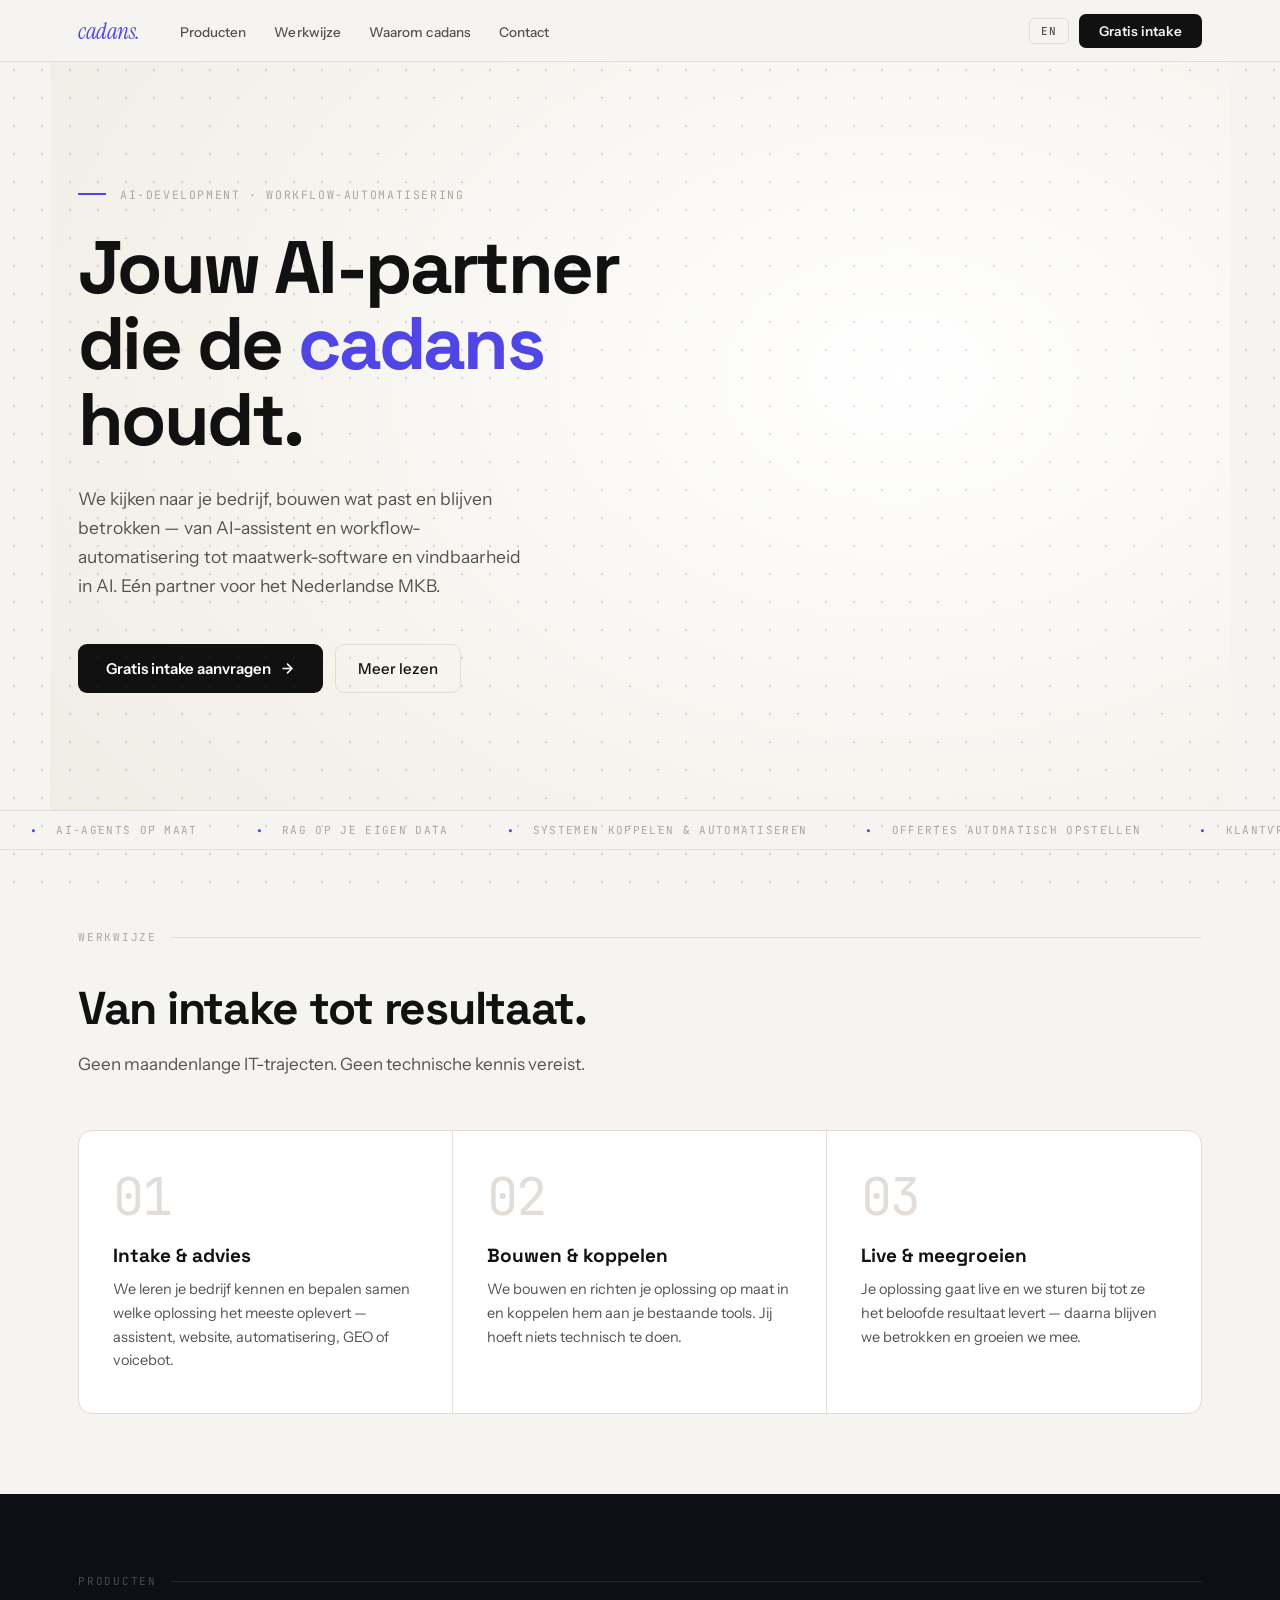
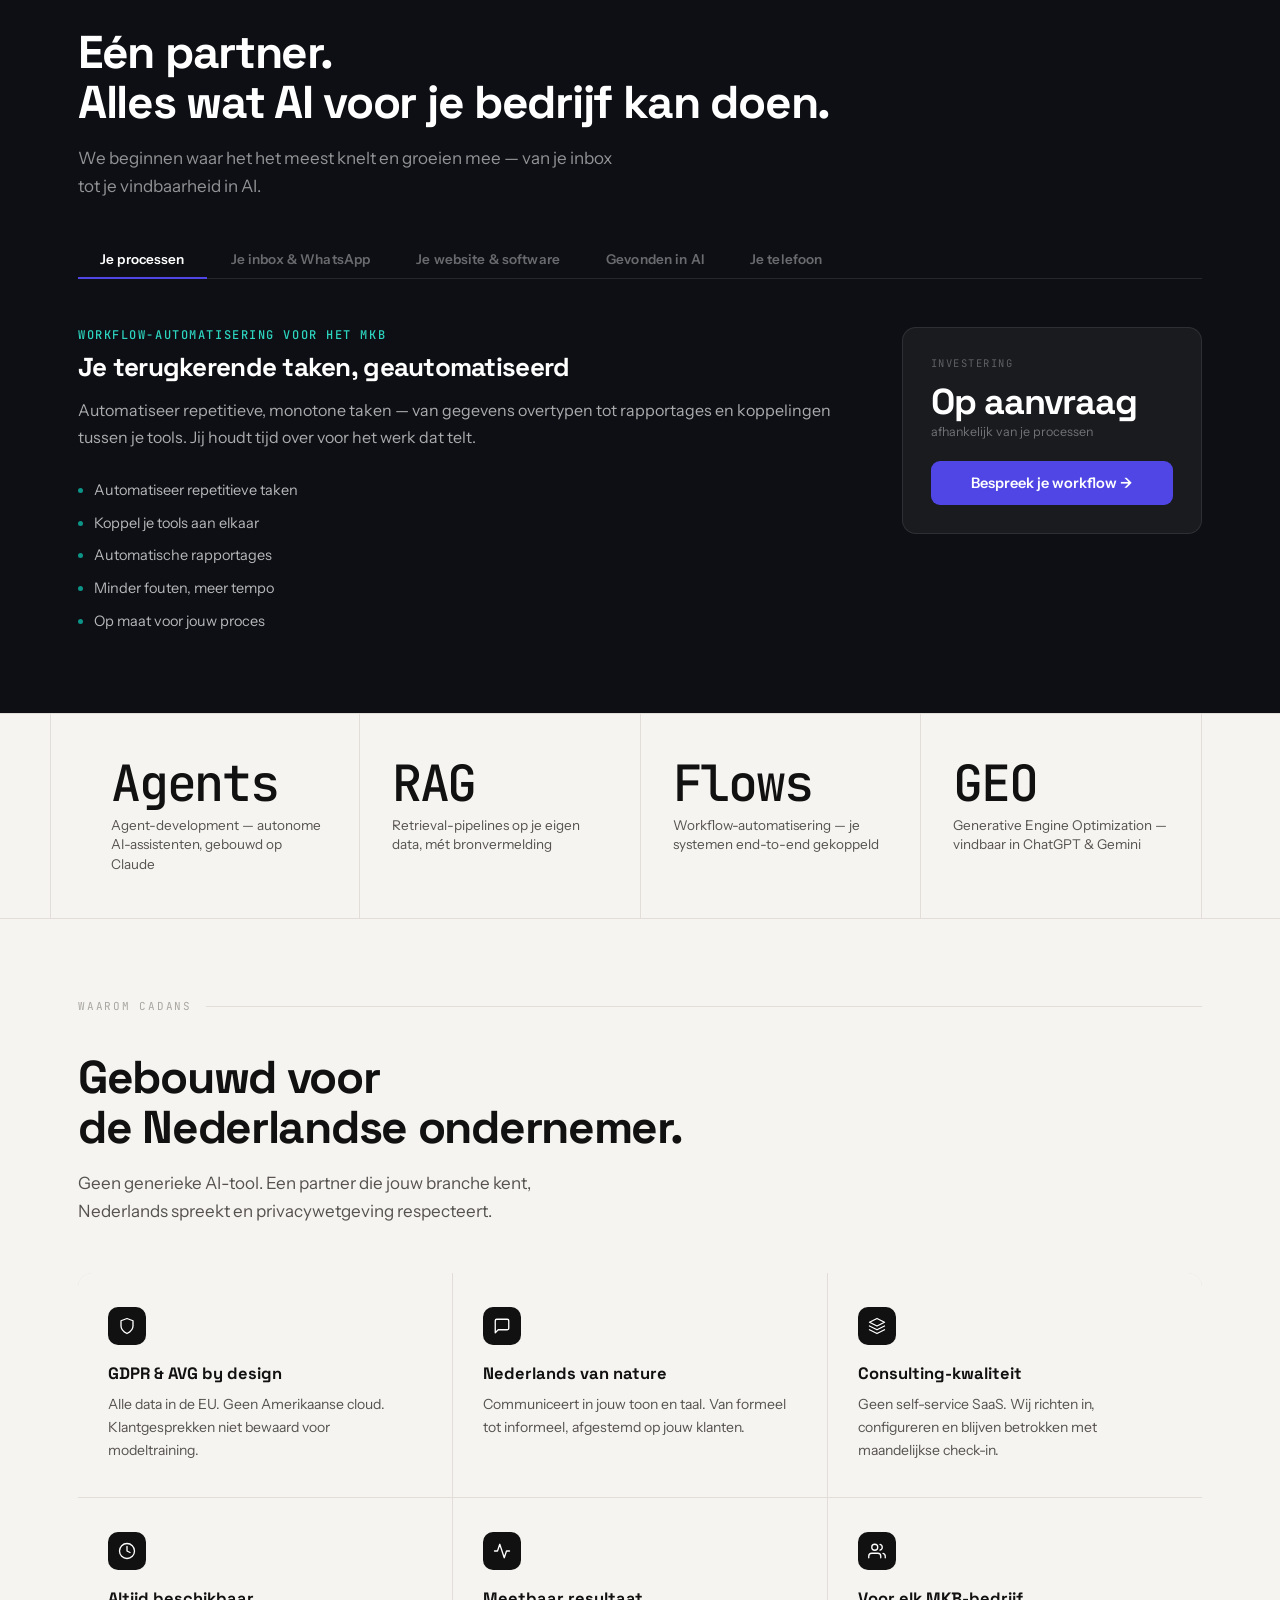
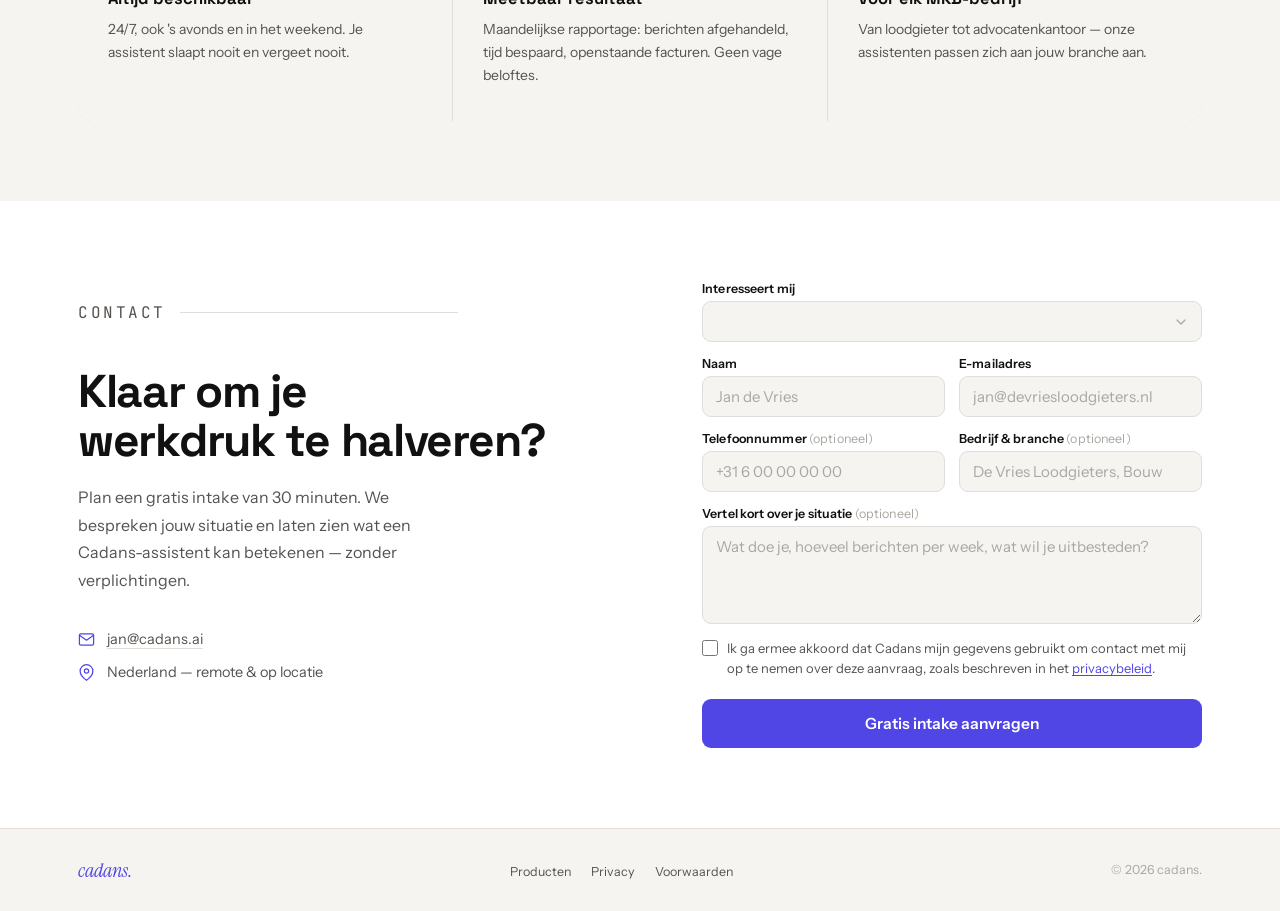
==== commit 6aba1d70: "fix(landing): remove the fabricated KvK number and every implied registration The homepage footer ca" ====
--- a/landing/index.html
+++ b/landing/index.html
@@ -1504,7 +1504,7 @@
         <li><a href="/privacy">Privacy</a></li>
         <li><a href="#"><span class="nl-only">Voorwaarden</span><span class="en-only">Terms</span></a></li>
       </ul>
-      <span class="footer-copy">© 2026 cadans. — KvK 12345678</span>
+      <span class="footer-copy">© 2026 cadans.</span>
     </div>
   </footer>
   <script src="home.js"></script>
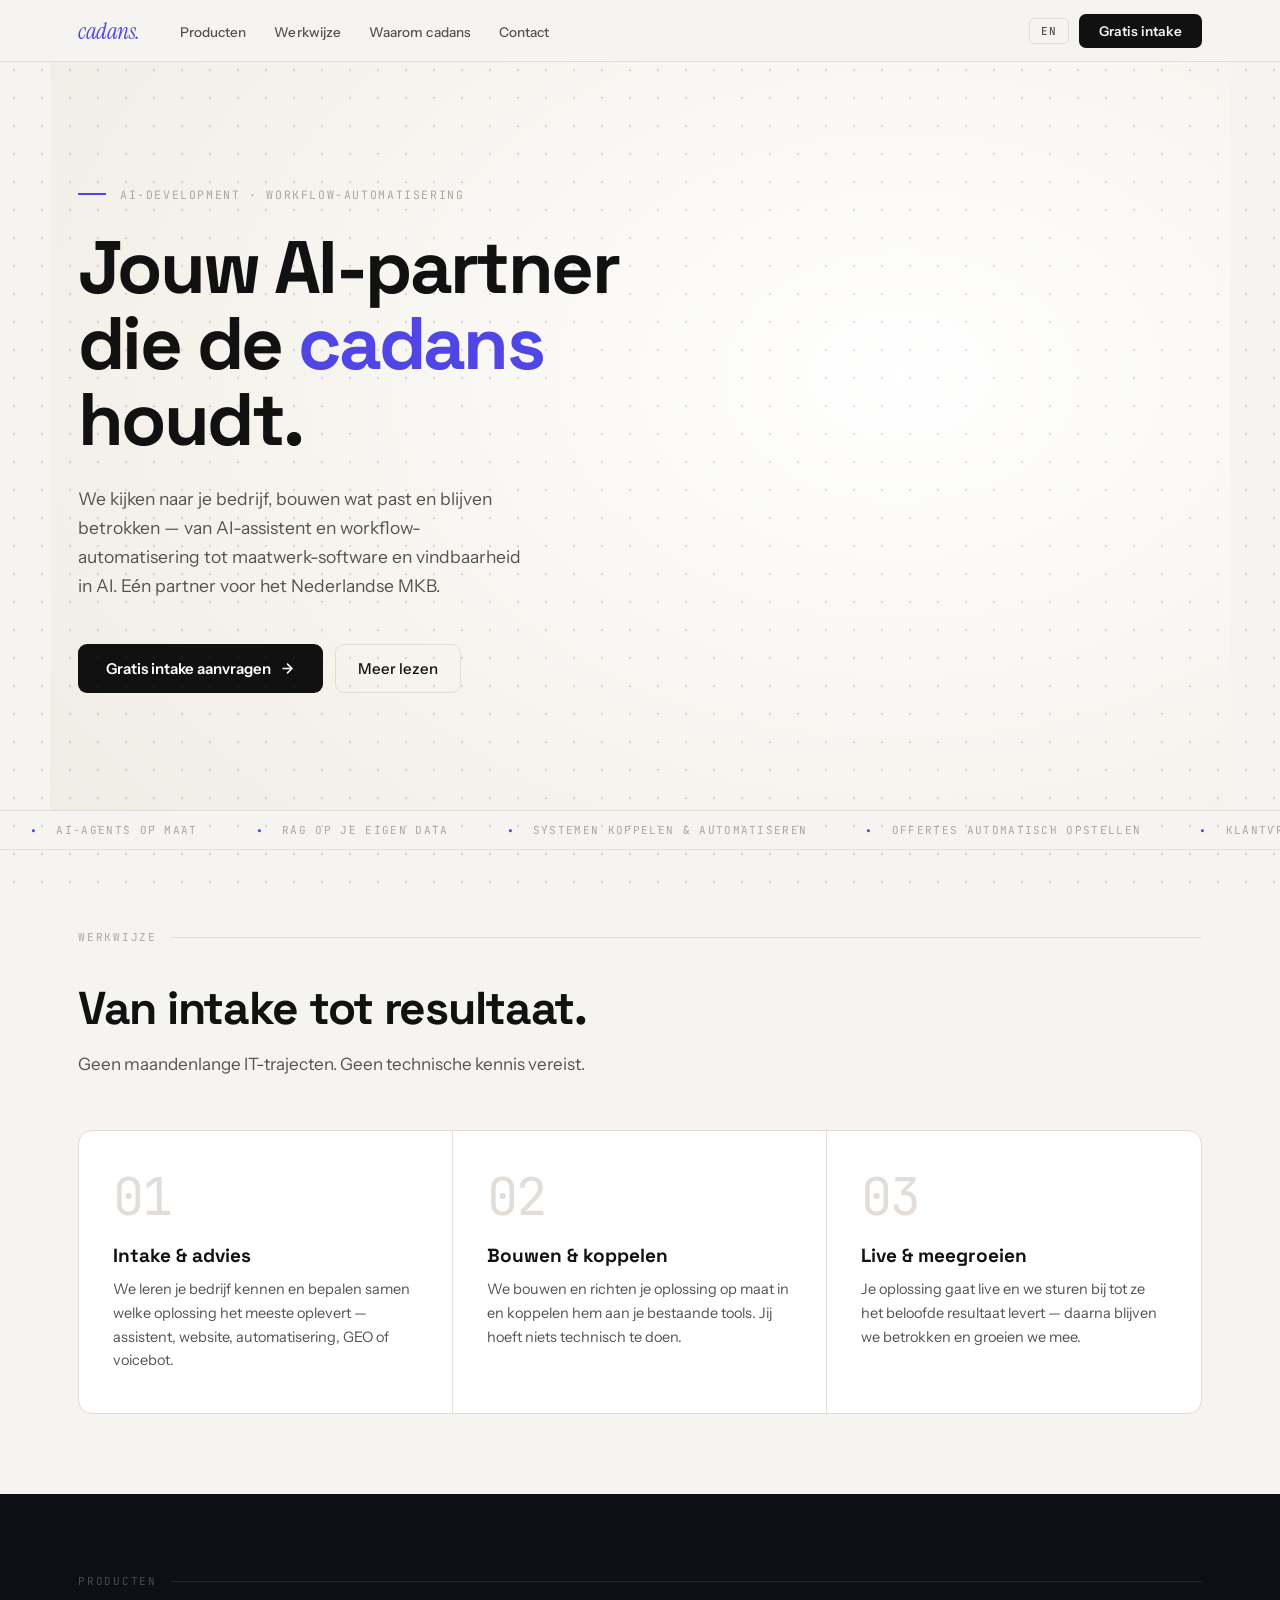
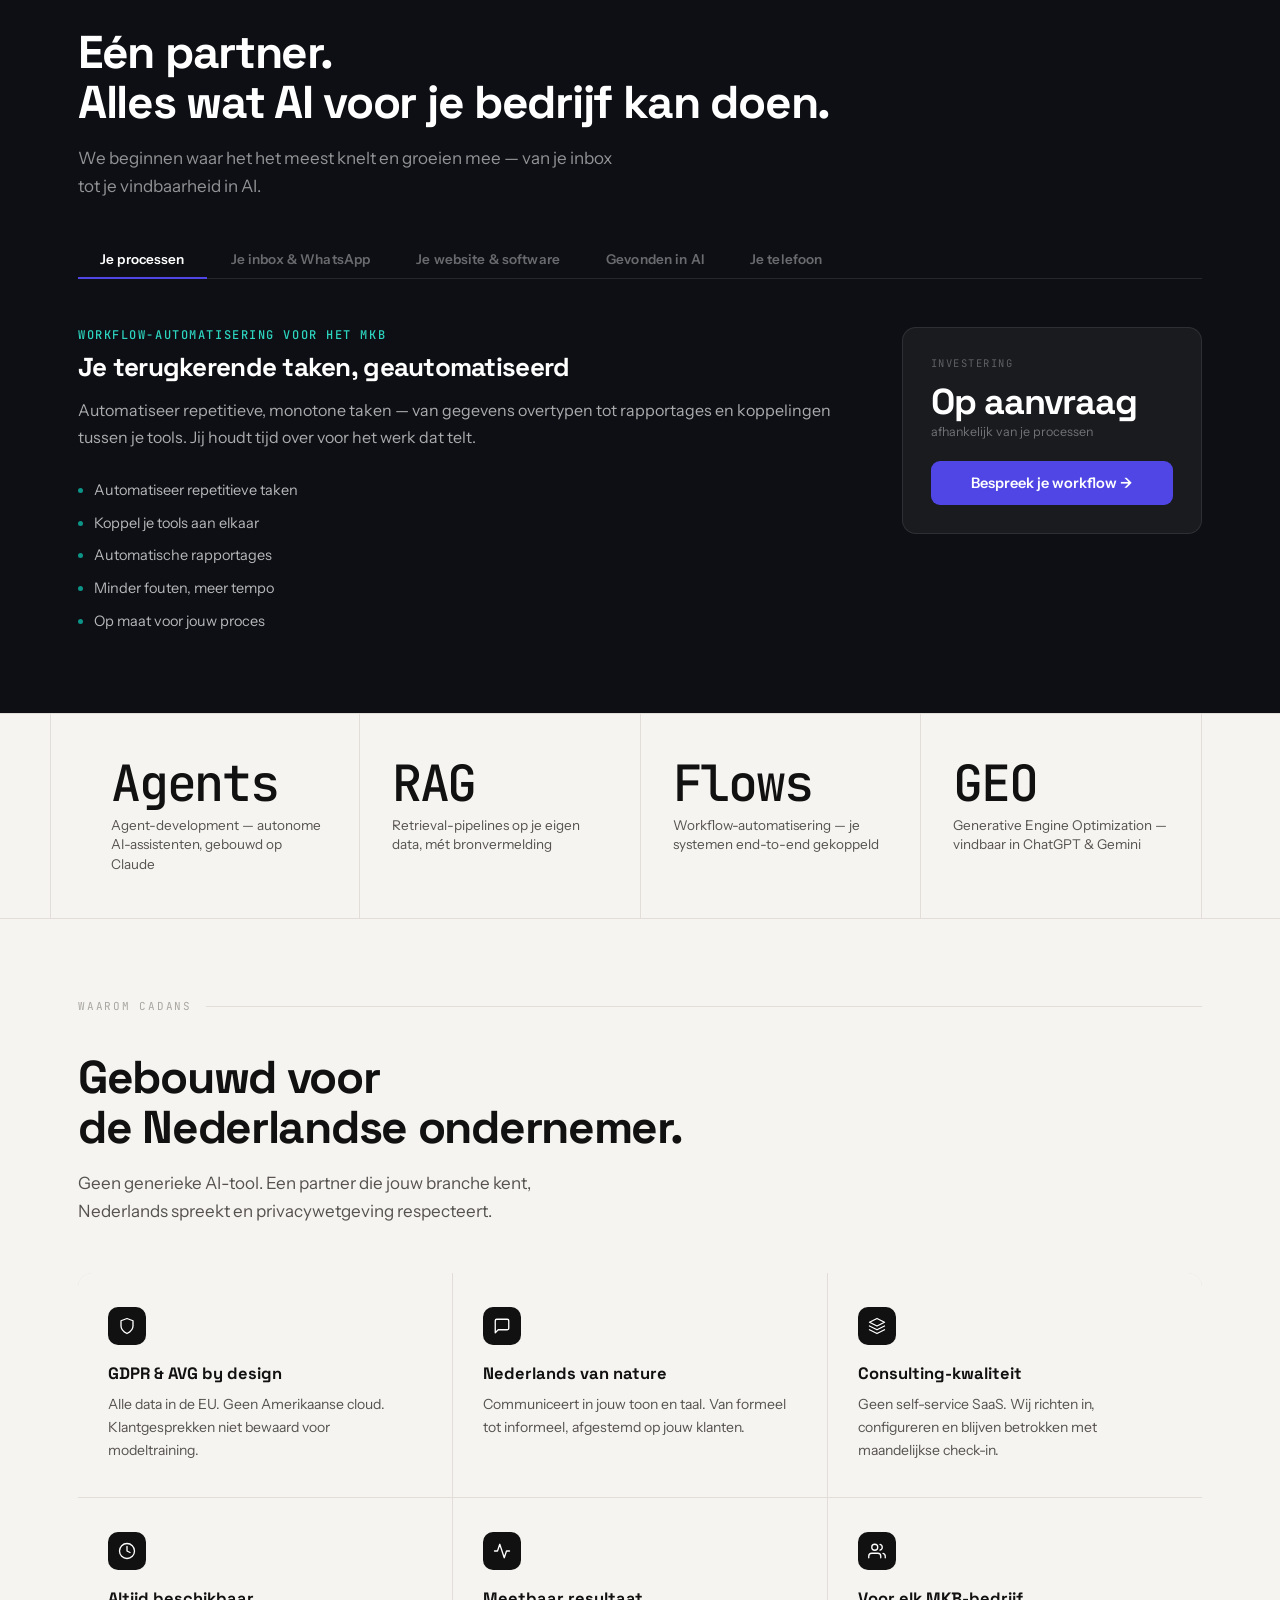
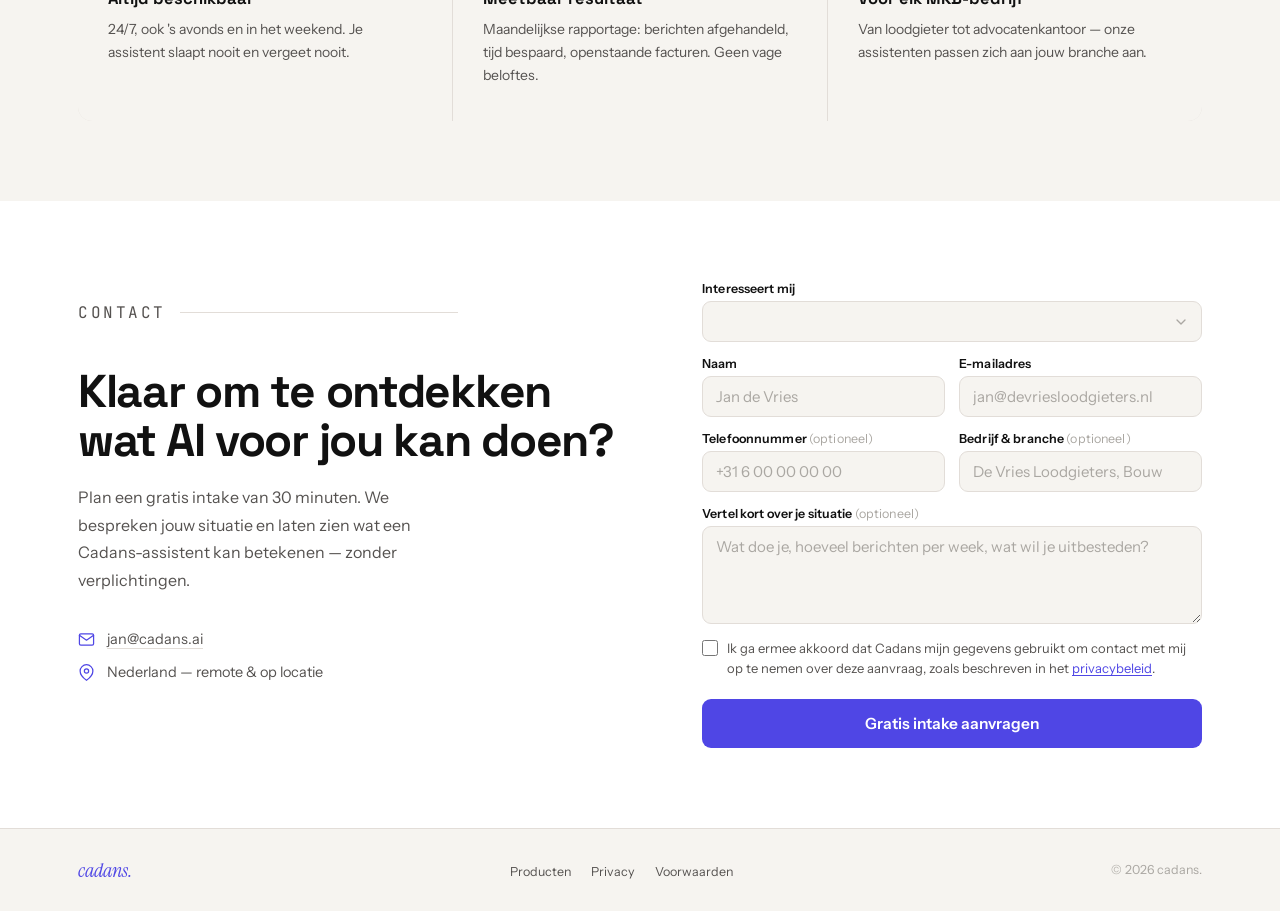
==== commit dca8548d: "copy(landing): lead the contact CTA with discovery, not workload "Klaar om je werkdruk te halveren?"" ====
--- a/landing/index.html
+++ b/landing/index.html
@@ -1407,8 +1407,8 @@
         <div class="contact-copy">
           <p class="sec-label"><span class="nl-only">Contact</span><span class="en-only">Contact</span></p>
           <h2 class="sec-title">
-            <span class="nl-only">Klaar om je<br>werkdruk te halveren?</span>
-            <span class="en-only">Ready to halve<br>your workload?</span>
+            <span class="nl-only">Klaar om te ontdekken<br>wat AI voor jou kan doen?</span>
+            <span class="en-only">Ready to discover<br>what AI can do for you?</span>
           </h2>
           <p>
             <span class="nl-only">Plan een gratis intake van 30 minuten. We bespreken jouw situatie en laten zien wat een Cadans-assistent kan betekenen — zonder verplichtingen.</span>
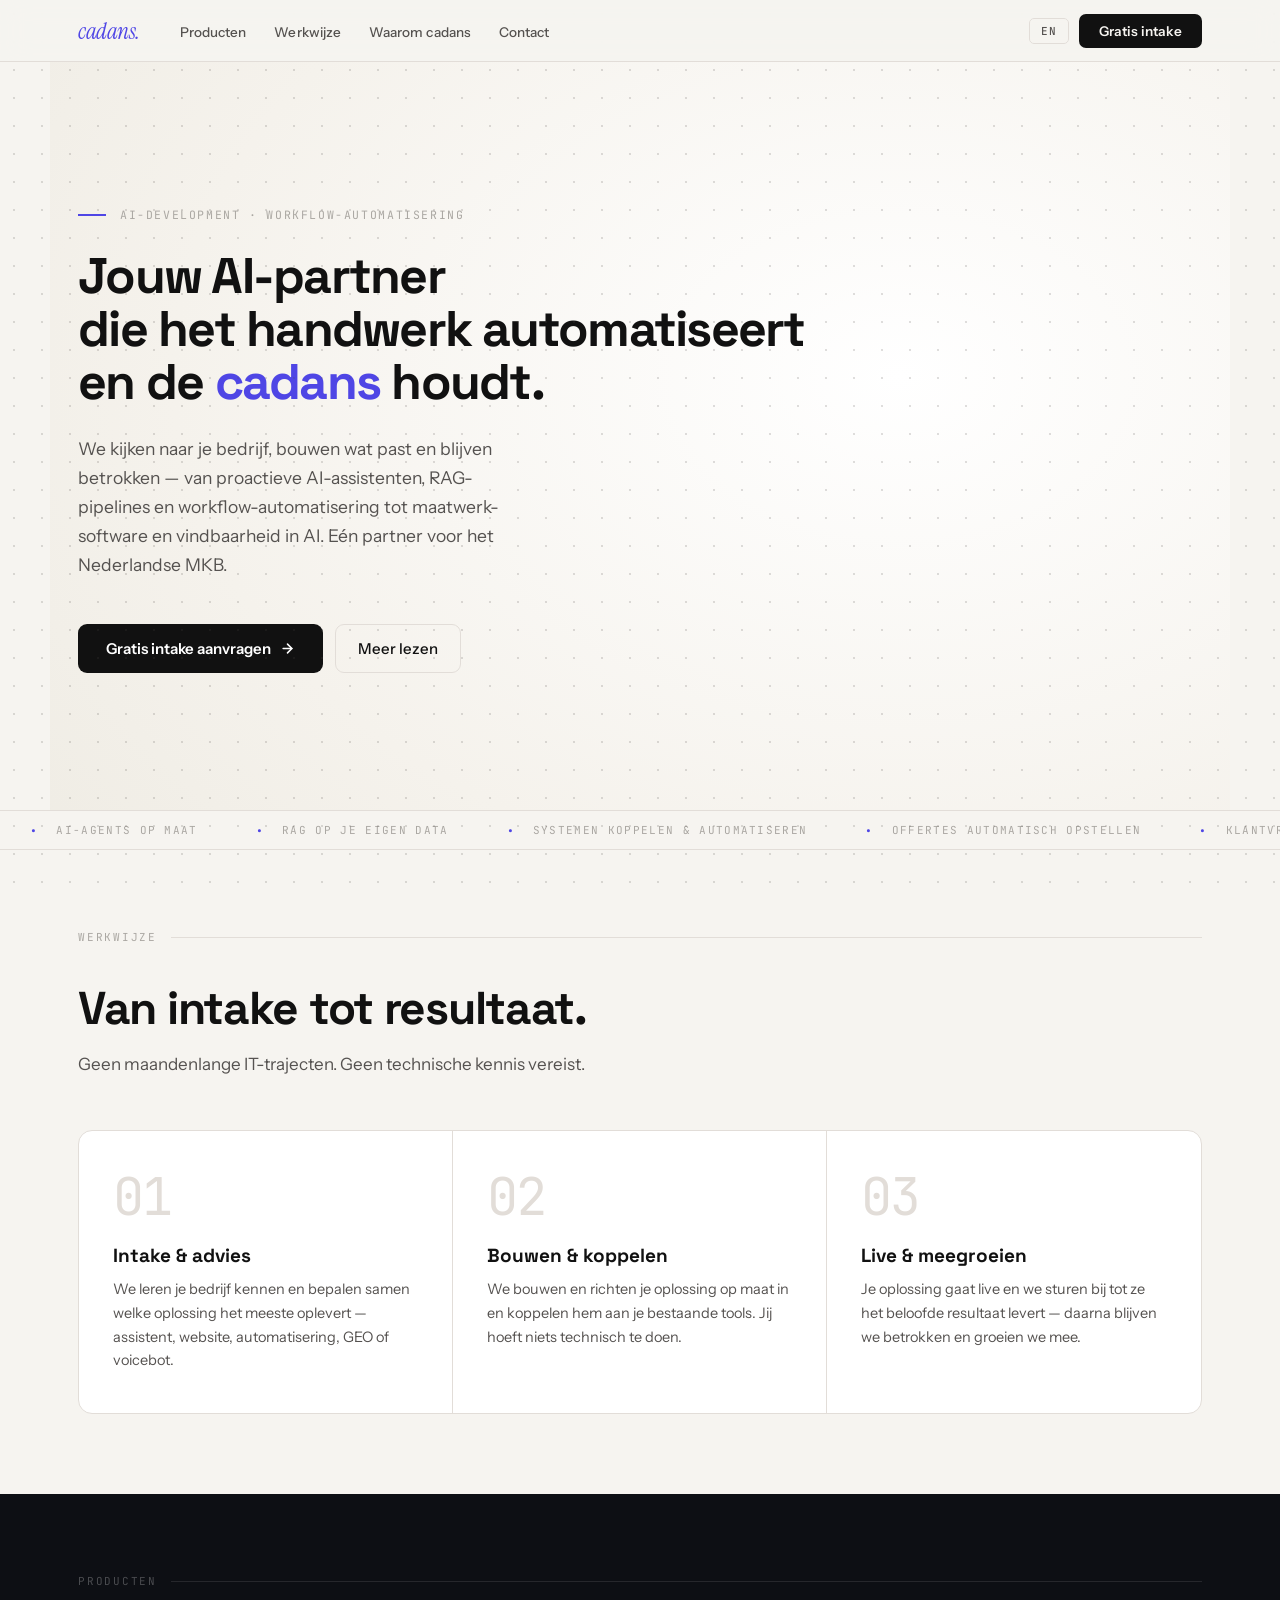
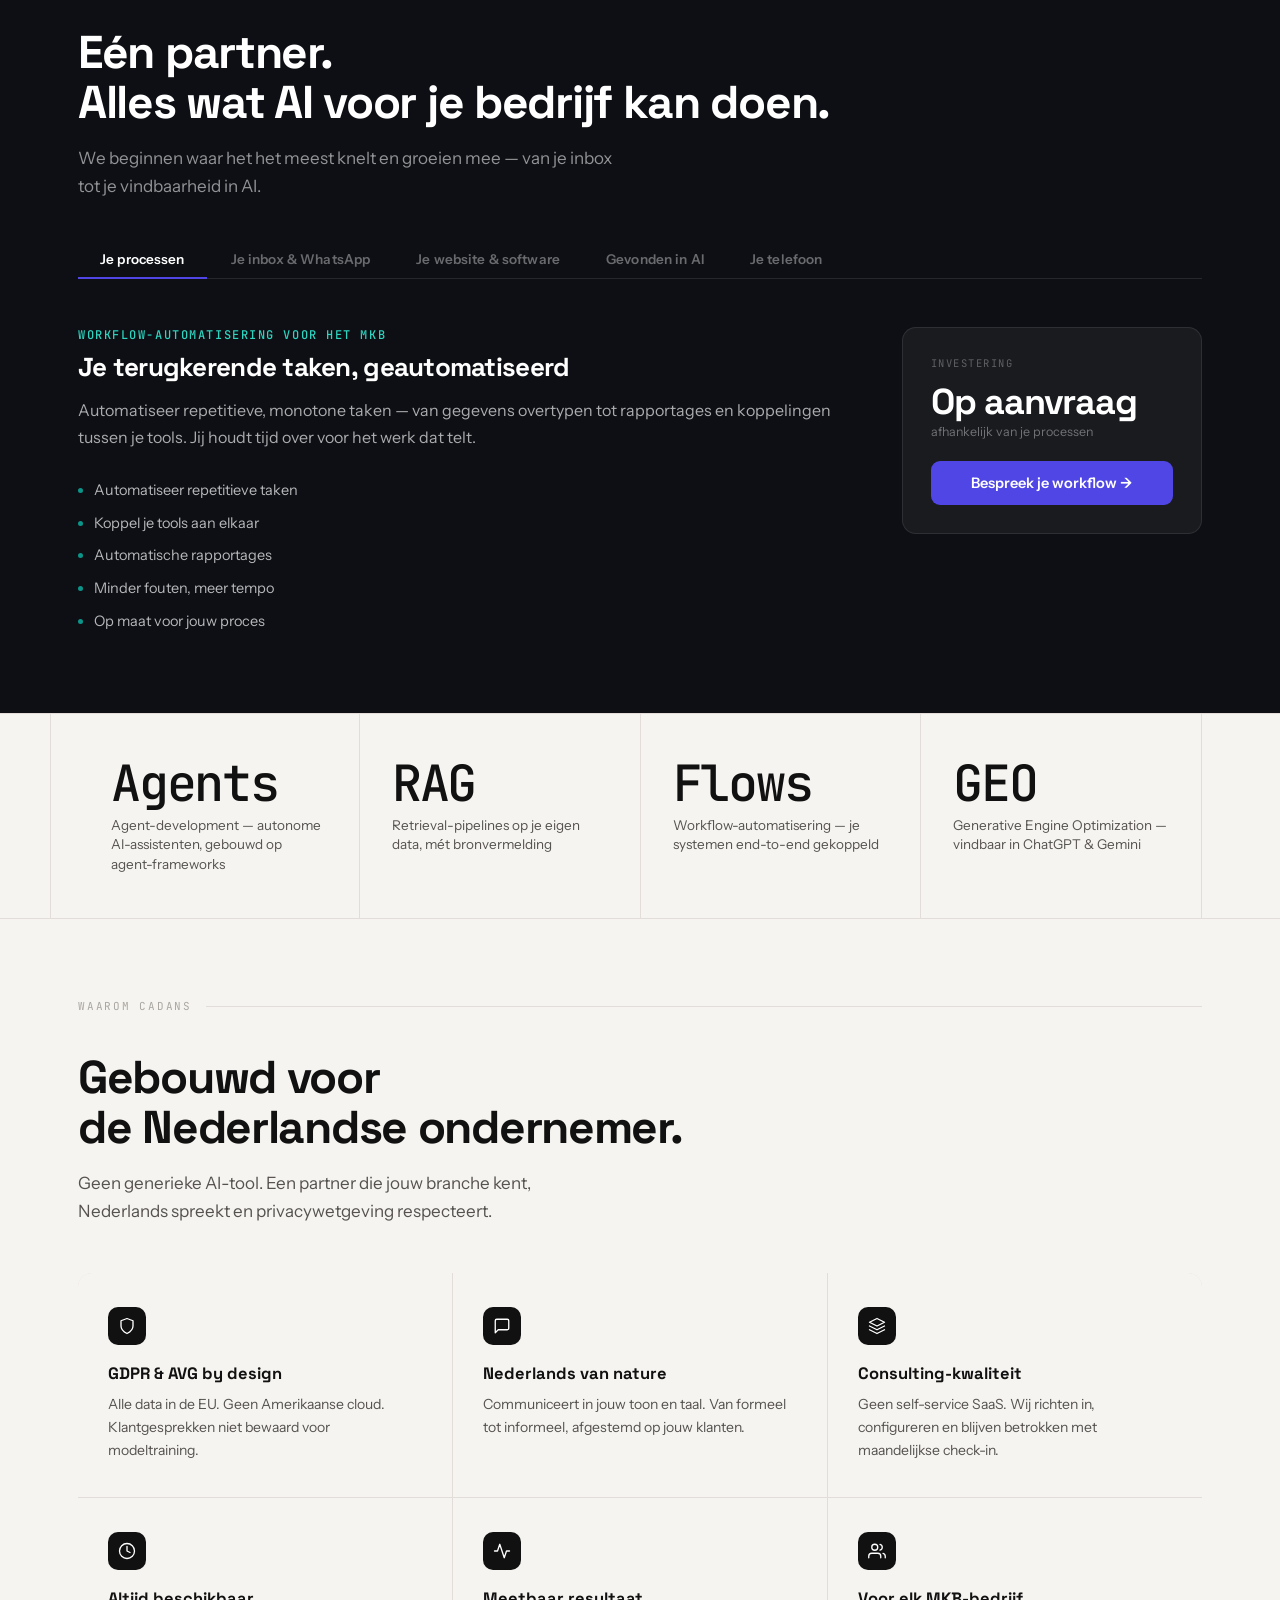
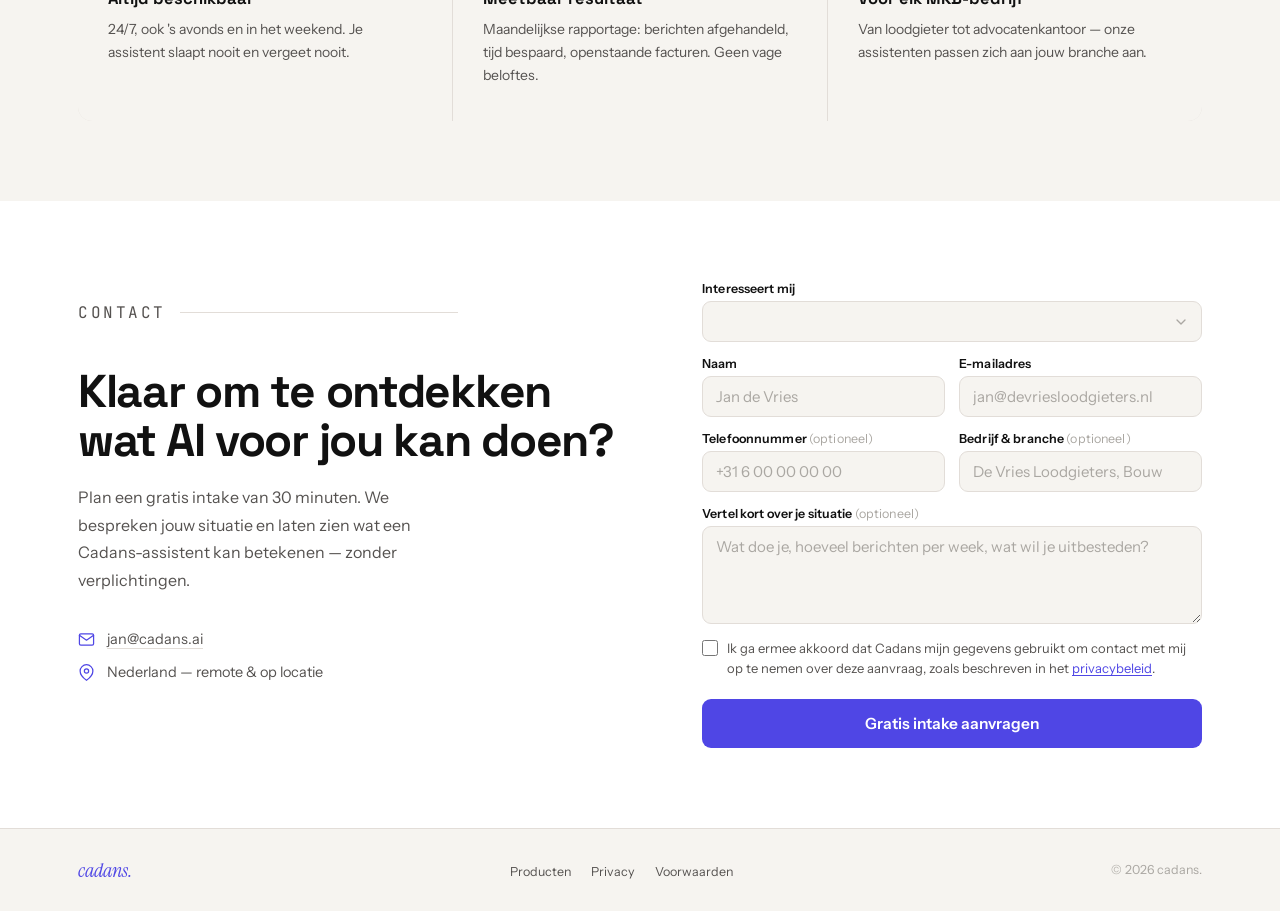
==== commit 481d7aad: "copy(landing): name what the AI does, not just what it is The hero H1 said what Cadans is ("Jouw AI-" ====
--- a/landing/index.html
+++ b/landing/index.html
@@ -246,7 +246,7 @@
       isolation: isolate;
     }
 
-    .hero > .hero-content { position: relative; z-index: 1; max-width: 600px; }
+    .hero > .hero-content { position: relative; z-index: 1; max-width: 760px; }
 
     .hero-eyebrow {
       font-family: var(--f-mono);
@@ -270,9 +270,11 @@
 
     .hero-headline {
       font-family: var(--f-disp);
-      font-size: clamp(44px, 5.8vw, 76px);
+      /* Sized for the three-line headline — the longest line must clear the
+         hero-content width without wrapping mid-phrase. */
+      font-size: clamp(32px, 4.6vw, 50px);
       font-weight: 800;
-      line-height: 1.03;
+      line-height: 1.06;
       letter-spacing: -0.035em;
       color: var(--ink);
       margin-bottom: 26px;
@@ -994,7 +996,10 @@
       .nav-links { display: none; }
       .nav-cta { display: none; }
       .nav-toggle { display: flex; }
-      .hero-headline { font-size: 38px; }
+      /* Let the headline wrap naturally on phones — the forced three-line
+         break needs more width than a phone has. */
+      .hero-headline { font-size: 31px; }
+      .hero-headline br { display: none; }
       .stats-grid { grid-template-columns: repeat(2, 1fr); }
       .stat-cell { padding: 30px 20px; }
       .stat-n { font-size: 38px; }
@@ -1055,12 +1060,12 @@
           <span class="en-only">AI development · Workflow automation</span>
         </p>
         <h1 class="hero-headline" id="h1">
-          <span class="nl-only">Jouw AI-partner<br>die de <em>cadans</em> houdt.</span>
-          <span class="en-only">Your AI partner<br>that keeps the <em>rhythm.</em></span>
+          <span class="nl-only">Jouw AI-partner <br>die het handwerk automatiseert <br>en de <em>cadans</em> houdt.</span>
+          <span class="en-only">Your AI partner <br>that automates the manual work <br>and keeps the <em>rhythm.</em></span>
         </h1>
         <p class="hero-sub">
-          <span class="nl-only">We kijken naar je bedrijf, bouwen wat past en blijven betrokken — van AI-assistent en workflow-automatisering tot maatwerk-software en vindbaarheid in AI. Eén partner voor het Nederlandse MKB.</span>
-          <span class="en-only">We look at your business, build what fits and stay involved — from an AI assistant and workflow automation to custom software and AI visibility. One partner for Dutch SMEs.</span>
+          <span class="nl-only">We kijken naar je bedrijf, bouwen wat past en blijven betrokken — van proactieve AI-assistenten, RAG-pipelines en workflow-automatisering tot maatwerk-software en vindbaarheid in AI. Eén partner voor het Nederlandse MKB.</span>
+          <span class="en-only">We look at your business, build what fits and stay involved — from proactive AI assistants, RAG pipelines and workflow automation to custom software and AI visibility. One partner for Dutch SMEs.</span>
         </p>
         <div class="hero-btns">
           <a href="#contact" class="btn-ink">
@@ -1339,7 +1344,7 @@
       <div class="stats-grid">
         <div class="stat-cell">
           <div class="stat-n">Agents</div>
-          <div class="stat-l"><span class="nl-only">Agent-development — autonome AI-assistenten, gebouwd op Claude</span><span class="en-only">Agent development — autonomous AI assistants, built on Claude</span></div>
+          <div class="stat-l"><span class="nl-only">Agent-development — autonome AI-assistenten, gebouwd op agent-frameworks</span><span class="en-only">Agent development — autonomous AI assistants, built on agent frameworks</span></div>
         </div>
         <div class="stat-cell">
           <div class="stat-n">RAG</div>
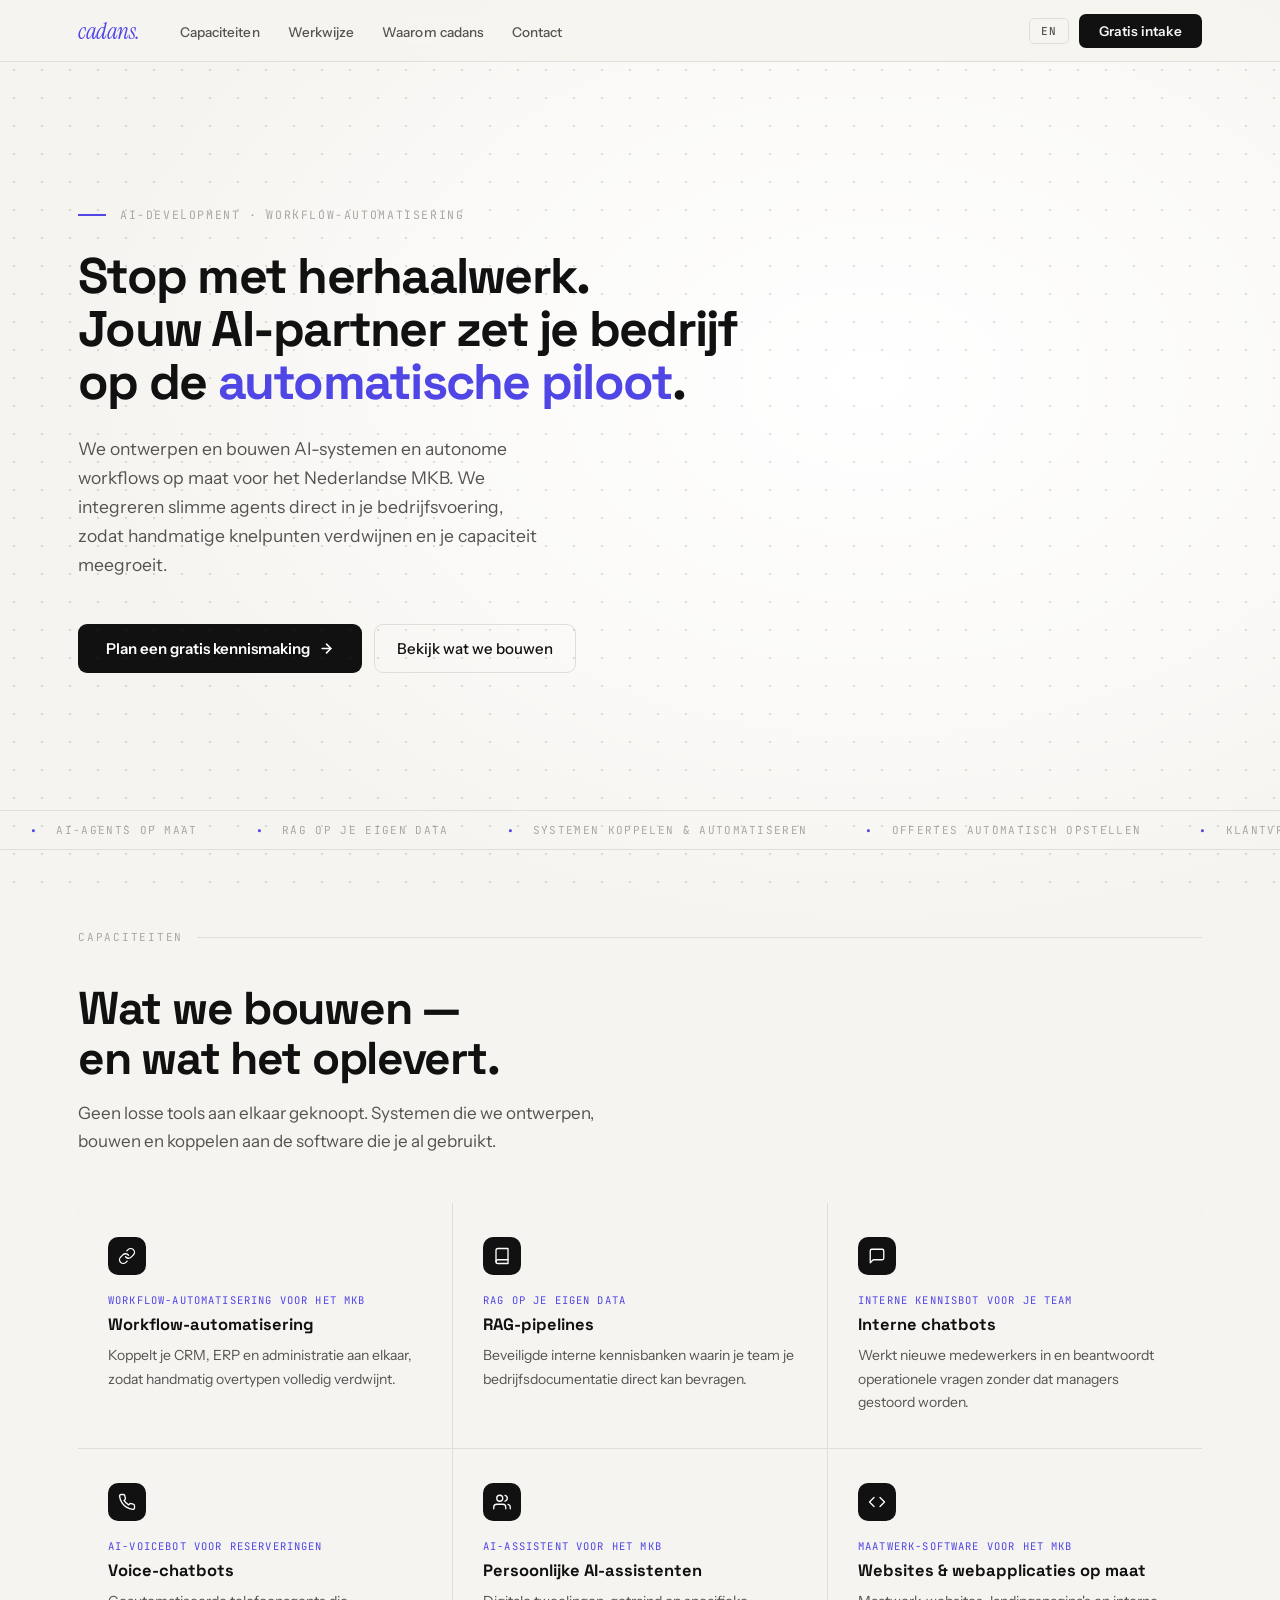
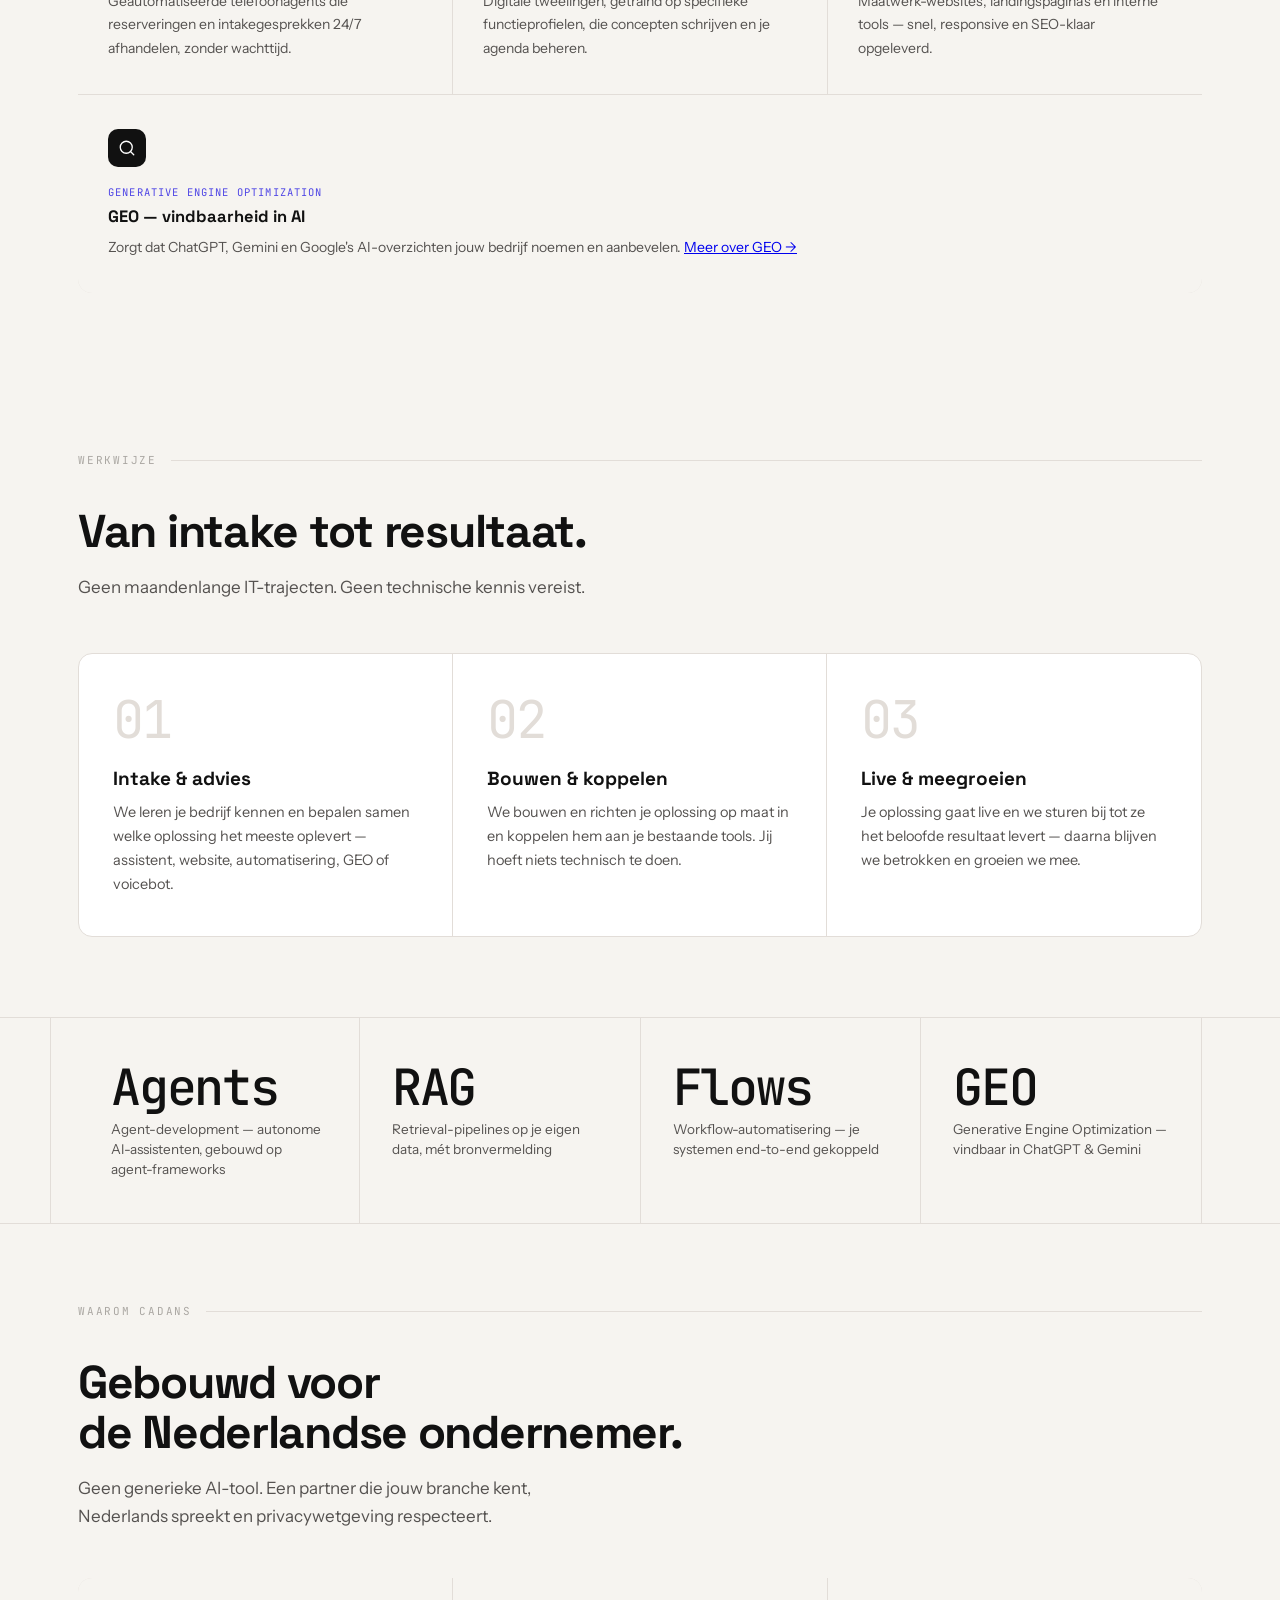
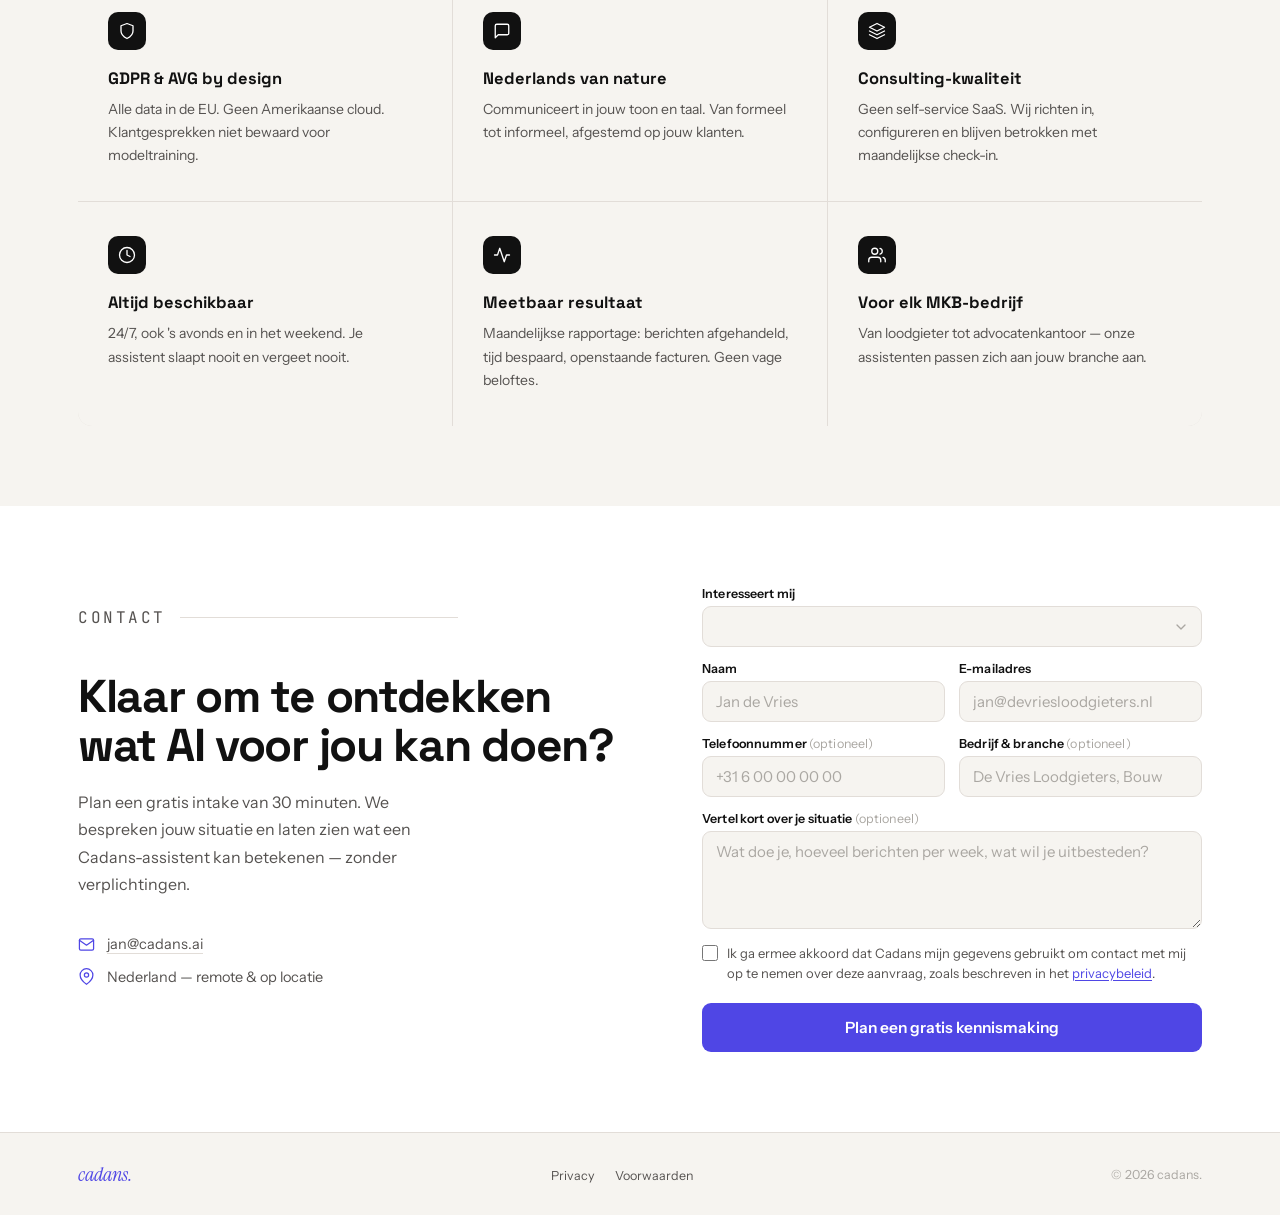
==== commit 7b5f259f: "fix(landing): let the hero glow reach the edges of the screen The glow was the background of .hero, " ====
--- a/landing/index.html
+++ b/landing/index.html
@@ -3,23 +3,23 @@
 <head>
   <meta charset="UTF-8" />
   <meta name="viewport" content="width=device-width, initial-scale=1.0" />
-  <title>Cadans — AI-partner voor het MKB | AI-assistent, automatisering &amp; GEO</title>
-  <meta name="description" content="Cadans is je vaste AI-partner voor het Nederlandse MKB. We bouwen wat past: AI-assistent, workflow-automatisering, maatwerk-software en vindbaarheid in AI (GEO). EU-hosting, GDPR." />
+  <title>Cadans — AI-partner voor het MKB | Workflow-automatisering, RAG &amp; AI-assistenten</title>
+  <meta name="description" content="Stop met herhaalwerk. Cadans bouwt workflow-automatisering, RAG-pipelines, interne chatbots, voice-chatbots, AI-assistenten, maatwerk-software en GEO voor het Nederlandse MKB. EU-hosting, GDPR." />
   <link rel="canonical" href="https://cadans.ai/" />
   <meta property="og:type" content="website" />
   <meta property="og:site_name" content="Cadans" />
-  <meta property="og:title" content="Cadans — AI-partner voor het MKB" />
-  <meta property="og:description" content="Eén AI-partner die je bedrijf in cadans houdt: AI-assistent, workflow-automatisering, maatwerk-software en vindbaarheid in AI (GEO). Voor het Nederlandse MKB." />
+  <meta property="og:title" content="Cadans — Stop met herhaalwerk" />
+  <meta property="og:description" content="Jouw AI-partner zet je bedrijf op de automatische piloot: workflow-automatisering, RAG-pipelines, chatbots, AI-assistenten, maatwerk-software en GEO. Voor het Nederlandse MKB." />
   <meta property="og:url" content="https://cadans.ai/" />
   <meta name="twitter:card" content="summary_large_image" />
-  <meta name="twitter:title" content="Cadans — AI-partner voor het MKB" />
-  <meta name="twitter:description" content="Eén AI-partner die je bedrijf in cadans houdt: AI-assistent, workflow-automatisering, maatwerk-software en GEO. Voor het Nederlandse MKB." />
+  <meta name="twitter:title" content="Cadans — Stop met herhaalwerk" />
+  <meta name="twitter:description" content="Jouw AI-partner zet je bedrijf op de automatische piloot: workflow-automatisering, RAG-pipelines, chatbots, AI-assistenten, maatwerk-software en GEO. Voor het Nederlandse MKB." />
   <script type="application/ld+json">
   {
     "@context": "https://schema.org",
     "@type": "ProfessionalService",
     "name": "Cadans",
-    "description": "AI-partner voor het Nederlandse MKB. Cadans bouwt en beheert AI-assistenten, workflow-automatisering, maatwerk-software en vindbaarheid in AI (GEO).",
+    "description": "AI-partner voor het Nederlandse MKB. Cadans bouwt workflow-automatisering, RAG-pipelines, interne chatbots, voice-chatbots, persoonlijke AI-assistenten, maatwerk-software en vindbaarheid in AI (GEO).",
     "url": "https://cadans.ai/",
     "email": "jan@cadans.ai",
     "areaServed": { "@type": "Country", "name": "Netherlands" },
@@ -30,7 +30,7 @@
         "itemOffered": {
           "@type": "Service",
           "name": "AI-assistent voor het MKB",
-          "description": "Een AI-assistent gekoppeld aan mailbox, agenda, WhatsApp en Google Drive die meeleest, antwoordt en afspraken inplant — in jouw schrijfstijl."
+          "description": "Persoonlijke AI-assistenten: digitale tweelingen, getraind op specifieke functieprofielen, die concepten schrijven en de agenda beheren."
         }
       },
       {
@@ -64,6 +64,22 @@
           "name": "AI-voicebot voor reserveringen",
           "description": "Een AI-voicebot die 24/7 de telefoon opneemt, reserveringen aanneemt en vragen beantwoordt."
         }
+      },
+      {
+        "@type": "Offer",
+        "itemOffered": {
+          "@type": "Service",
+          "name": "RAG-pipelines op je eigen data",
+          "description": "Beveiligde interne kennisbanken waarin je team je bedrijfsdocumentatie direct kan bevragen, mét bronvermelding."
+        }
+      },
+      {
+        "@type": "Offer",
+        "itemOffered": {
+          "@type": "Service",
+          "name": "Interne kennisbot voor je team",
+          "description": "Een interne chatbot die nieuwe medewerkers inwerkt en operationele vragen beantwoordt zonder dat managers gestoord worden."
+        }
       }
     ]
   }
@@ -242,8 +258,31 @@
       gap: 60px;
       align-items: center;
       min-height: calc(90vh - var(--nav-h));
-      background: radial-gradient(1100px 780px at 72% 42%, #ffffff 0%, #f5f2ec 66%, #efece4 100%);
       isolation: isolate;
+    }
+
+    /* The glow lives on its own layer that bleeds past the hero on all four
+       sides. Painted as the hero's own background it was clipped to the centred
+       1180px box while still mid-gradient, and since its outer stop was darker
+       than the page canvas that clip drew a visible rectangle down both sides.
+       The negative insets matter as much as the width: clip the layer anywhere
+       the gradient has not yet reached its transparent stop and the seam simply
+       moves to that edge. Relies on body { overflow-x: hidden } to absorb the
+       horizontal bleed, and on .hero being position: relative so the layer
+       resolves against the hero rather than the viewport. */
+    .hero::before {
+      content: '';
+      position: absolute;
+      top: -140px;
+      bottom: -200px;
+      left: 50%;
+      transform: translateX(-50%);
+      width: 100vw;
+      background: radial-gradient(1100px 780px at 68% 42%,
+                  #ffffff 0%,
+                  rgba(255, 255, 255, 0.55) 40%,
+                  rgba(246, 244, 240, 0) 72%);
+      pointer-events: none;
     }
 
     .hero > .hero-content { position: relative; z-index: 1; max-width: 760px; }
@@ -691,6 +730,12 @@
       margin-top: 48px;
     }
 
+    /* The capabilities matrix has seven cells, so the last one stretches across
+       whatever the final row leaves empty. Declared here, above the breakpoints,
+       so the narrower spans in the media queries can still override it — media
+       queries add no specificity, only source order decides. */
+    #capaciteiten .why-item:last-child { grid-column: span 3; }
+
     .why-item.why-row {
       background: var(--canvas);
       padding: 34px 30px;
@@ -989,13 +1034,31 @@
       .pt-panel-body { grid-template-columns: 1fr; }
       .stats-grid { grid-template-columns: repeat(2, 1fr); }
       .why-grid { grid-template-columns: repeat(2, 1fr); }
+      #capaciteiten .why-item:last-child { grid-column: span 2; }
       .contact-inner { grid-template-columns: 1fr; gap: 40px; }
     }
 
-    @media (max-width: 620px) {
+    /* Keyword line above each capability title — carries the search terms the
+       product tabs used to hold, now that the matrix has replaced them. */
+    .cap-kw {
+      font-family: var(--f-mono);
+      font-size: 10.5px;
+      letter-spacing: 0.11em;
+      text-transform: uppercase;
+      color: var(--indigo);
+      margin-bottom: 7px;
+    }
+
+    /* The nav CTA plus the wider "Capaciteiten" label stop fitting before the
+       phone breakpoint — hand over to the hamburger earlier so the bar can't
+       overflow. */
+    @media (max-width: 760px) {
       .nav-links { display: none; }
       .nav-cta { display: none; }
       .nav-toggle { display: flex; }
+    }
+
+    @media (max-width: 620px) {
       /* Let the headline wrap naturally on phones — the forced three-line
          break needs more width than a phone has. */
       .hero-headline { font-size: 31px; }
@@ -1004,6 +1067,7 @@
       .stat-cell { padding: 30px 20px; }
       .stat-n { font-size: 38px; }
       .why-grid { grid-template-columns: 1fr; }
+      #capaciteiten .why-item:last-child { grid-column: auto; }
       .f-row { grid-template-columns: 1fr; }
       .section { padding: 60px 20px; }
       .products-inner { padding: 0 20px; }
@@ -1022,7 +1086,7 @@
         <a href="/" class="nav-logo" aria-label="cadans. home">cadans.</a>
         <nav aria-label="Hoofdmenu">
           <ul class="nav-links">
-            <li><a href="#producten"><span class="nl-only">Producten</span><span class="en-only">Products</span></a></li>
+            <li><a href="#capaciteiten"><span class="nl-only">Capaciteiten</span><span class="en-only">Capabilities</span></a></li>
             <li><a href="#werkwijze"><span class="nl-only">Werkwijze</span><span class="en-only">How it works</span></a></li>
             <li><a href="#waarom"><span class="nl-only">Waarom cadans</span><span class="en-only">Why cadans</span></a></li>
             <li><a href="#contact">Contact</a></li>
@@ -1043,7 +1107,7 @@
       </div>
     </div>
     <nav class="mobile-menu" id="mobile-menu" aria-label="Mobiel menu" aria-hidden="true">
-      <a href="#producten"><span class="nl-only">Producten</span><span class="en-only">Products</span></a>
+      <a href="#capaciteiten"><span class="nl-only">Capaciteiten</span><span class="en-only">Capabilities</span></a>
       <a href="#werkwijze"><span class="nl-only">Werkwijze</span><span class="en-only">How it works</span></a>
       <a href="#waarom"><span class="nl-only">Waarom cadans</span><span class="en-only">Why cadans</span></a>
       <a href="#contact">Contact</a>
@@ -1060,22 +1124,22 @@
           <span class="en-only">AI development · Workflow automation</span>
         </p>
         <h1 class="hero-headline" id="h1">
-          <span class="nl-only">Jouw AI-partner <br>die het handwerk automatiseert <br>en de <em>cadans</em> houdt.</span>
-          <span class="en-only">Your AI partner <br>that automates the manual work <br>and keeps the <em>rhythm.</em></span>
+          <span class="nl-only">Stop met herhaalwerk. <br>Jouw AI-partner zet je bedrijf <br>op de <em>automatische piloot</em>.</span>
+          <span class="en-only">Stop repetitive work. <br>Your AI partner puts <br>your business on <em>autopilot</em>.</span>
         </h1>
         <p class="hero-sub">
-          <span class="nl-only">We kijken naar je bedrijf, bouwen wat past en blijven betrokken — van proactieve AI-assistenten, RAG-pipelines en workflow-automatisering tot maatwerk-software en vindbaarheid in AI. Eén partner voor het Nederlandse MKB.</span>
-          <span class="en-only">We look at your business, build what fits and stay involved — from proactive AI assistants, RAG pipelines and workflow automation to custom software and AI visibility. One partner for Dutch SMEs.</span>
+          <span class="nl-only">We ontwerpen en bouwen AI-systemen en autonome workflows op maat voor het Nederlandse MKB. We integreren slimme agents direct in je bedrijfsvoering, zodat handmatige knelpunten verdwijnen en je capaciteit meegroeit.</span>
+          <span class="en-only">We engineer custom AI systems and autonomous workflows for Dutch SMEs. We integrate smart agents directly into your business operations to eliminate manual bottlenecks and scale your capacity.</span>
         </p>
         <div class="hero-btns">
           <a href="#contact" class="btn-ink">
-            <span class="nl-only">Gratis intake aanvragen</span>
-            <span class="en-only">Request free consultation</span>
+            <span class="nl-only">Plan een gratis kennismaking</span>
+            <span class="en-only">Book a free intro call</span>
             <svg width="15" height="15" viewBox="0 0 24 24" fill="none" stroke="currentColor" stroke-width="2.5" stroke-linecap="round" stroke-linejoin="round" aria-hidden="true"><path d="M5 12h14"/><path d="m12 5 7 7-7 7"/></svg>
           </a>
-          <a href="#producten" class="btn-outline">
-            <span class="nl-only">Meer lezen</span>
-            <span class="en-only">Learn more</span>
+          <a href="#capaciteiten" class="btn-outline">
+            <span class="nl-only">Bekijk wat we bouwen</span>
+            <span class="en-only">See what we build</span>
           </a>
         </div>
       </div>
@@ -1118,6 +1182,63 @@
       </div>
     </div>
 
+    <!-- ── CAPABILITIES MATRIX ── -->
+    <section class="section" id="capaciteiten" aria-labelledby="h-cap">
+      <p class="sec-label"><span class="nl-only">Capaciteiten</span><span class="en-only">Capabilities</span></p>
+      <h2 class="sec-title" id="h-cap">
+        <span class="nl-only">Wat we bouwen —<br>en wat het oplevert.</span>
+        <span class="en-only">What we build —<br>and what it delivers.</span>
+      </h2>
+      <p class="sec-sub">
+        <span class="nl-only">Geen losse tools aan elkaar geknoopt. Systemen die we ontwerpen, bouwen en koppelen aan de software die je al gebruikt.</span>
+        <span class="en-only">Not a set of tools tied together. Systems we design, build and connect to the software you already run.</span>
+      </p>
+      <div class="why-grid">
+        <div class="why-item why-row">
+          <div class="why-dot"><svg viewBox="0 0 24 24"><path d="M10 13a5 5 0 0 0 7.54.54l3-3a5 5 0 0 0-7.07-7.07l-1.72 1.71"/><path d="M14 11a5 5 0 0 0-7.54-.54l-3 3a5 5 0 0 0 7.07 7.07l1.71-1.71"/></svg></div>
+          <p class="cap-kw" aria-hidden="true"><span class="nl-only">Workflow-automatisering voor het MKB</span><span class="en-only">Workflow automation for SMEs</span></p>
+          <h3 class="why-title"><span class="nl-only">Workflow-automatisering</span><span class="en-only">Workflow Automations</span></h3>
+          <p class="why-desc"><span class="nl-only">Koppelt je CRM, ERP en administratie aan elkaar, zodat handmatig overtypen volledig verdwijnt.</span><span class="en-only">Connects your CRM, ERP and administration tools to eliminate manual data entry entirely.</span></p>
+        </div>
+        <div class="why-item why-row">
+          <div class="why-dot"><svg viewBox="0 0 24 24"><path d="M4 19.5A2.5 2.5 0 0 1 6.5 17H20"/><path d="M6.5 2H20v20H6.5A2.5 2.5 0 0 1 4 19.5v-15A2.5 2.5 0 0 1 6.5 2z"/></svg></div>
+          <p class="cap-kw" aria-hidden="true"><span class="nl-only">RAG op je eigen data</span><span class="en-only">RAG on your own data</span></p>
+          <h3 class="why-title"><span class="nl-only">RAG-pipelines</span><span class="en-only">RAG Pipelines</span></h3>
+          <p class="why-desc"><span class="nl-only">Beveiligde interne kennisbanken waarin je team je bedrijfsdocumentatie direct kan bevragen.</span><span class="en-only">Secure, internal knowledge bases that let your team query company documentation instantly.</span></p>
+        </div>
+        <div class="why-item why-row">
+          <div class="why-dot"><svg viewBox="0 0 24 24"><path d="M21 15a2 2 0 0 1-2 2H7l-4 4V5a2 2 0 0 1 2-2h14a2 2 0 0 1 2 2z"/></svg></div>
+          <p class="cap-kw" aria-hidden="true"><span class="nl-only">Interne kennisbot voor je team</span><span class="en-only">Internal knowledge bot for your team</span></p>
+          <h3 class="why-title"><span class="nl-only">Interne chatbots</span><span class="en-only">Internal Chatbots</span></h3>
+          <p class="why-desc"><span class="nl-only">Werkt nieuwe medewerkers in en beantwoordt operationele vragen zonder dat managers gestoord worden.</span><span class="en-only">Onboards new employees and answers operational questions without interrupting managers.</span></p>
+        </div>
+        <div class="why-item why-row">
+          <div class="why-dot"><svg viewBox="0 0 24 24"><path d="M22 16.92v3a2 2 0 0 1-2.18 2 19.79 19.79 0 0 1-8.63-3.07 19.5 19.5 0 0 1-6-6 19.79 19.79 0 0 1-3.07-8.67A2 2 0 0 1 4.11 2h3a2 2 0 0 1 2 1.72c.13.96.36 1.9.7 2.81a2 2 0 0 1-.45 2.11L8.09 9.91a16 16 0 0 0 6 6l1.27-1.27a2 2 0 0 1 2.11-.45c.9.34 1.85.57 2.81.7A2 2 0 0 1 22 16.92z"/></svg></div>
+          <p class="cap-kw" aria-hidden="true"><span class="nl-only">AI-voicebot voor reserveringen</span><span class="en-only">AI voice bot for bookings</span></p>
+          <h3 class="why-title"><span class="nl-only">Voice-chatbots</span><span class="en-only">Voice Chatbots</span></h3>
+          <p class="why-desc"><span class="nl-only">Geautomatiseerde telefoonagents die reserveringen en intakegesprekken 24/7 afhandelen, zonder wachttijd.</span><span class="en-only">Automated phone agents that handle customer booking and intake calls 24/7 without delays.</span></p>
+        </div>
+        <div class="why-item why-row">
+          <div class="why-dot"><svg viewBox="0 0 24 24"><path d="M17 21v-2a4 4 0 0 0-4-4H5a4 4 0 0 0-4 4v2"/><circle cx="9" cy="7" r="4"/><path d="M23 21v-2a4 4 0 0 0-3-3.87"/><path d="M16 3.13a4 4 0 0 1 0 7.75"/></svg></div>
+          <p class="cap-kw" aria-hidden="true"><span class="nl-only">AI-assistent voor het MKB</span><span class="en-only">AI assistant for SMEs</span></p>
+          <h3 class="why-title"><span class="nl-only">Persoonlijke AI-assistenten</span><span class="en-only">Personal AI Assistants</span></h3>
+          <p class="why-desc"><span class="nl-only">Digitale tweelingen, getraind op specifieke functieprofielen, die concepten schrijven en je agenda beheren.</span><span class="en-only">Tailored digital twins trained on specific employee roles to handle text drafts and scheduling.</span></p>
+        </div>
+        <div class="why-item why-row">
+          <div class="why-dot"><svg viewBox="0 0 24 24"><polyline points="16 18 22 12 16 6"/><polyline points="8 6 2 12 8 18"/></svg></div>
+          <p class="cap-kw" aria-hidden="true"><span class="nl-only">Maatwerk-software voor het MKB</span><span class="en-only">Custom software for SMEs</span></p>
+          <h3 class="why-title"><span class="nl-only">Websites &amp; webapplicaties op maat</span><span class="en-only">Custom websites &amp; web apps</span></h3>
+          <p class="why-desc"><span class="nl-only">Maatwerk-websites, landingspagina's en interne tools — snel, responsive en SEO-klaar opgeleverd.</span><span class="en-only">Custom websites, landing pages and internal tools — delivered fast, responsive and SEO-ready.</span></p>
+        </div>
+        <div class="why-item why-row">
+          <div class="why-dot"><svg viewBox="0 0 24 24"><circle cx="11" cy="11" r="8"/><line x1="21" y1="21" x2="16.65" y2="16.65"/></svg></div>
+          <p class="cap-kw" aria-hidden="true"><span class="nl-only">Generative Engine Optimization</span><span class="en-only">Generative Engine Optimization</span></p>
+          <h3 class="why-title"><span class="nl-only">GEO — vindbaarheid in AI</span><span class="en-only">GEO — visibility in AI</span></h3>
+          <p class="why-desc"><span class="nl-only">Zorgt dat ChatGPT, Gemini en Google's AI-overzichten jouw bedrijf noemen en aanbevelen. <a href="/geo">Meer over GEO &rarr;</a></span><span class="en-only">Makes ChatGPT, Gemini and Google's AI overviews name and recommend your business. <a href="/geo">More on GEO &rarr;</a></span></p>
+        </div>
+      </div>
+    </section>
+
     <!-- ── PROCESS ── -->
     <section class="section" id="werkwijze" aria-labelledby="h-process">
       <p class="sec-label"><span class="nl-only">Werkwijze</span><span class="en-only">How it works</span></p>
@@ -1157,187 +1278,6 @@
       </div>
     </section>
 
-    <!-- ── PRODUCTS (dark) ── -->
-    <div class="products-band" id="producten">
-      <div class="products-inner">
-        <p class="sec-label"><span class="nl-only">Producten</span><span class="en-only">Products</span></p>
-        <h2 class="sec-title">
-          <span class="nl-only">Eén partner.<br>Alles wat AI voor je bedrijf kan doen.</span>
-          <span class="en-only">One partner.<br>Everything AI can do for your business.</span>
-        </h2>
-        <p class="sec-sub">
-          <span class="nl-only">We beginnen waar het het meest knelt en groeien mee — van je inbox tot je vindbaarheid in AI.</span>
-          <span class="en-only">We start where it hurts most and grow from there — from your inbox to your visibility in AI.</span>
-        </p>
-
-        <div class="pt-tabs" role="tablist">
-          <button class="pt-tab active" role="tab" id="tab-automation" data-tab="automation" aria-selected="true" aria-controls="panel-automation"><span class="nl-only">Je processen</span><span class="en-only">Your processes</span></button>
-          <button class="pt-tab" role="tab" id="tab-pa" data-tab="pa" aria-selected="false" aria-controls="panel-pa"><span class="nl-only">Je inbox &amp; WhatsApp</span><span class="en-only">Your inbox &amp; WhatsApp</span></button>
-          <button class="pt-tab" role="tab" id="tab-webdev" data-tab="webdev" aria-selected="false" aria-controls="panel-webdev"><span class="nl-only">Je website &amp; software</span><span class="en-only">Your website &amp; software</span></button>
-          <button class="pt-tab" role="tab" id="tab-geo" data-tab="geo" aria-selected="false" aria-controls="panel-geo"><span class="nl-only">Gevonden in AI</span><span class="en-only">Found in AI</span></button>
-          <button class="pt-tab" role="tab" id="tab-voice" data-tab="voice" aria-selected="false" aria-controls="panel-voice"><span class="nl-only">Je telefoon</span><span class="en-only">Your phone</span></button>
-        </div>
-
-        <!-- PA -->
-        <div class="pt-panel" id="panel-pa" role="tabpanel" aria-labelledby="tab-pa" hidden>
-          <div class="pt-panel-body reveal">
-            <div>
-              <p class="pt-kw"><span class="nl-only">AI-assistent voor het MKB</span><span class="en-only">AI assistant for SMEs</span></p>
-              <h3 class="sec-title" style="font-size:26px;color:white;margin-bottom:16px;">
-                <span class="nl-only">Je inbox en WhatsApp, afgehandeld</span>
-                <span class="en-only">Your inbox and WhatsApp, handled</span>
-              </h3>
-              <p class="pt-desc">
-                <span class="nl-only">Een AI-assistent in jouw schrijfstijl, gekoppeld aan je mailbox, agenda, WhatsApp en Google Drive. Hij leest mee, antwoordt, plant afspraken in en houdt je elke ochtend op de hoogte. Jij beslist, de assistent voert uit.</span>
-                <span class="en-only">An AI assistant in your own writing style, connected to your mailbox, calendar, WhatsApp and Google Drive. It reads along, replies, schedules appointments and briefs you every morning. You decide, the assistant executes.</span>
-              </p>
-              <ul class="pt-list">
-                <li><span class="nl-only">Schrijft in jouw eigen stijl</span><span class="en-only">Writes in your own style</span></li>
-                <li><span class="nl-only">Gekoppeld aan mailbox, agenda & WhatsApp</span><span class="en-only">Connected to mailbox, calendar & WhatsApp</span></li>
-                <li><span class="nl-only">Doorzoekt en gebruikt je Google Drive</span><span class="en-only">Searches and uses your Google Drive</span></li>
-                <li><span class="nl-only">Plant afspraken in en volgt op</span><span class="en-only">Schedules appointments and follows up</span></li>
-                <li><span class="nl-only">Dagelijkse samenvatting om 08:00 · EU-servers</span><span class="en-only">Daily summary at 08:00 · EU servers</span></li>
-              </ul>
-            </div>
-            <div class="pt-card">
-              <p class="pt-card-label"><span class="nl-only">Investering</span><span class="en-only">Investment</span></p>
-              <p class="pt-price-big"><span class="nl-only">Op aanvraag</span><span class="en-only">On request</span></p>
-              <p class="pt-price-note"><span class="nl-only">afhankelijk van je wensen</span><span class="en-only">depends on your needs</span></p>
-              <a href="#contact" class="pt-btn nl-only">Gratis intake →</a>
-              <a href="#contact" class="pt-btn en-only">Free consultation →</a>
-            </div>
-          </div>
-        </div>
-
-        <!-- Webdev -->
-        <div class="pt-panel" id="panel-webdev" role="tabpanel" aria-labelledby="tab-webdev" hidden>
-          <div class="pt-panel-body reveal">
-            <div>
-              <p class="pt-kw"><span class="nl-only">Websites &amp; webapplicaties op maat</span><span class="en-only">Custom websites &amp; web apps</span></p>
-              <h3 class="sec-title" style="font-size:26px;color:white;margin-bottom:16px;">
-                <span class="nl-only">Je website en software, gebouwd</span>
-                <span class="en-only">Your website and software, built</span>
-              </h3>
-              <p class="pt-desc">
-                <span class="nl-only">We bouwen snelle, moderne websites en webapplicaties — van landingspagina tot maatwerk-tool. Strak ontwerp, scherpe prijs, opgeleverd zonder gedoe.</span>
-                <span class="en-only">We build fast, modern websites and web applications — from landing page to custom tool. Clean design, sharp price, delivered without the hassle.</span>
-              </p>
-              <ul class="pt-list">
-                <li><span class="nl-only">Websites & landingspagina's</span><span class="en-only">Websites & landing pages</span></li>
-                <li><span class="nl-only">Maatwerk webapplicaties</span><span class="en-only">Custom web applications</span></li>
-                <li><span class="nl-only">Snel, responsive & SEO-klaar</span><span class="en-only">Fast, responsive & SEO-ready</span></li>
-                <li><span class="nl-only">Scherpe, concurrerende projectprijs</span><span class="en-only">Sharp, competitive project pricing</span></li>
-                <li><span class="nl-only">Onderhoud & hosting mogelijk</span><span class="en-only">Maintenance & hosting available</span></li>
-              </ul>
-            </div>
-            <div class="pt-card">
-              <p class="pt-card-label"><span class="nl-only">Investering</span><span class="en-only">Investment</span></p>
-              <p class="pt-price-big"><span class="nl-only">Op maat</span><span class="en-only">Custom</span></p>
-              <p class="pt-price-note"><span class="nl-only">scherpe projectprijs — offerte binnen 48u</span><span class="en-only">competitive project pricing — quote within 48h</span></p>
-              <p class="pt-guarantee">
-                <svg width="15" height="15" viewBox="0 0 24 24" fill="none" stroke="currentColor" stroke-width="2.2" stroke-linecap="round" stroke-linejoin="round" aria-hidden="true"><path d="M12 22s8-4 8-10V5l-8-3-8 3v7c0 6 8 10 8 10z"/><path d="m9 12 2 2 4-4"/></svg>
-                <span><span class="nl-only">Niet tevreden na het prototype? Dan betaal je niets.</span><span class="en-only">Not satisfied after the prototype? Then you pay nothing.</span></span>
-              </p>
-              <a href="#contact" class="pt-btn nl-only">Vraag een offerte →</a>
-              <a href="#contact" class="pt-btn en-only">Request a quote →</a>
-            </div>
-          </div>
-        </div>
-
-        <!-- GEO -->
-        <div class="pt-panel" id="panel-geo" role="tabpanel" aria-labelledby="tab-geo" hidden>
-          <div class="pt-panel-body reveal">
-            <div>
-              <p class="pt-kw"><span class="nl-only">GEO — vindbaarheid in AI</span><span class="en-only">GEO — visibility in AI</span></p>
-              <h3 class="sec-title" style="font-size:26px;color:white;margin-bottom:16px;">
-                <span class="nl-only">Gevonden worden in ChatGPT &amp; AI</span>
-                <span class="en-only">Get found in ChatGPT &amp; AI</span>
-              </h3>
-              <p class="pt-desc">
-                <span class="nl-only">Steeds meer klanten zoeken via ChatGPT, Gemini en Google's AI-overzichten. Met GEO — Generative Engine Optimization — vergroten we de vindbaarheid van jouw bedrijf in die LLM's, zodat je genoemd én aanbevolen wordt.</span>
-                <span class="en-only">More and more customers search via ChatGPT, Gemini and Google's AI overviews. With GEO — Generative Engine Optimization — we grow your business's visibility inside those LLMs, so you get named and recommended.</span>
-              </p>
-              <ul class="pt-list">
-                <li><span class="nl-only">Zichtbaar in ChatGPT, Gemini & AI-zoek</span><span class="en-only">Visible in ChatGPT, Gemini & AI search</span></li>
-                <li><span class="nl-only">Content die AI-modellen citeren</span><span class="en-only">Content that AI models cite</span></li>
-                <li><span class="nl-only">Gestructureerde data & vermeldingen</span><span class="en-only">Structured data & citations</span></li>
-                <li><span class="nl-only">Meting van je AI-zichtbaarheid</span><span class="en-only">Measurement of your AI visibility</span></li>
-                <li><span class="nl-only">Doorlopende optimalisatie</span><span class="en-only">Continuous optimization</span></li>
-              </ul>
-            </div>
-            <div class="pt-card">
-              <p class="pt-card-label"><span class="nl-only">Investering</span><span class="en-only">Investment</span></p>
-              <p class="pt-price-big"><span class="nl-only">Op aanvraag</span><span class="en-only">On request</span></p>
-              <p class="pt-price-note"><span class="nl-only">afhankelijk van je markt & concurrentie</span><span class="en-only">depends on your market & competition</span></p>
-              <a href="#contact" class="pt-btn nl-only">Check je AI-vindbaarheid →</a>
-              <a href="#contact" class="pt-btn en-only">Check your AI visibility →</a>
-            </div>
-          </div>
-        </div>
-
-        <!-- Voice -->
-        <div class="pt-panel" id="panel-voice" role="tabpanel" aria-labelledby="tab-voice" hidden>
-          <div class="pt-panel-body reveal">
-            <div>
-              <p class="pt-kw"><span class="nl-only">AI-voicebot voor reserveringen</span><span class="en-only">AI voice bot for bookings</span></p>
-              <h3 class="sec-title" style="font-size:26px;color:white;margin-bottom:16px;">
-                <span class="nl-only">Je telefoon neemt altijd op</span>
-                <span class="en-only">Your phone always answers</span>
-              </h3>
-              <p class="pt-desc">
-                <span class="nl-only">Een AI-voicebot die de telefoon 24/7 opneemt, reserveringen aanneemt en vragen beantwoordt. Zo loop je nooit meer een reservering mis — en dus geen klant.</span>
-                <span class="en-only">An AI voice bot that answers the phone 24/7, takes bookings and answers questions. So you never miss a reservation again — and never a customer.</span>
-              </p>
-              <ul class="pt-list">
-                <li><span class="nl-only">Neemt de telefoon 24/7 op</span><span class="en-only">Answers the phone 24/7</span></li>
-                <li><span class="nl-only">Reserveringen direct ingepland</span><span class="en-only">Bookings scheduled instantly</span></li>
-                <li><span class="nl-only">Beantwoordt veelgestelde vragen</span><span class="en-only">Answers common questions</span></li>
-                <li><span class="nl-only">Nooit meer een gemiste oproep</span><span class="en-only">Never miss a call again</span></li>
-                <li><span class="nl-only">Koppeling met je agenda</span><span class="en-only">Connects to your calendar</span></li>
-              </ul>
-            </div>
-            <div class="pt-card">
-              <p class="pt-card-label"><span class="nl-only">Investering</span><span class="en-only">Investment</span></p>
-              <p class="pt-price-big"><span class="nl-only">Op aanvraag</span><span class="en-only">On request</span></p>
-              <p class="pt-price-note"><span class="nl-only">afhankelijk van je belvolume</span><span class="en-only">depends on your call volume</span></p>
-              <a href="#contact" class="pt-btn nl-only">Plan een demo →</a>
-              <a href="#contact" class="pt-btn en-only">Book a demo →</a>
-            </div>
-          </div>
-        </div>
-
-        <!-- Automation -->
-        <div class="pt-panel active" id="panel-automation" role="tabpanel" aria-labelledby="tab-automation">
-          <div class="pt-panel-body reveal">
-            <div>
-              <p class="pt-kw"><span class="nl-only">Workflow-automatisering voor het MKB</span><span class="en-only">Workflow automation for SMEs</span></p>
-              <h3 class="sec-title" style="font-size:26px;color:white;margin-bottom:16px;">
-                <span class="nl-only">Je terugkerende taken, geautomatiseerd</span>
-                <span class="en-only">Your recurring tasks, automated</span>
-              </h3>
-              <p class="pt-desc">
-                <span class="nl-only">Automatiseer repetitieve, monotone taken — van gegevens overtypen tot rapportages en koppelingen tussen je tools. Jij houdt tijd over voor het werk dat telt.</span>
-                <span class="en-only">Automate repetitive, monotonous tasks — from re-typing data to reports and connecting your tools. You free up time for the work that matters.</span>
-              </p>
-              <ul class="pt-list">
-                <li><span class="nl-only">Automatiseer repetitieve taken</span><span class="en-only">Automate repetitive tasks</span></li>
-                <li><span class="nl-only">Koppel je tools aan elkaar</span><span class="en-only">Connect your tools together</span></li>
-                <li><span class="nl-only">Automatische rapportages</span><span class="en-only">Automated reporting</span></li>
-                <li><span class="nl-only">Minder fouten, meer tempo</span><span class="en-only">Fewer errors, more speed</span></li>
-                <li><span class="nl-only">Op maat voor jouw proces</span><span class="en-only">Tailored to your process</span></li>
-              </ul>
-            </div>
-            <div class="pt-card">
-              <p class="pt-card-label"><span class="nl-only">Investering</span><span class="en-only">Investment</span></p>
-              <p class="pt-price-big"><span class="nl-only">Op aanvraag</span><span class="en-only">On request</span></p>
-              <p class="pt-price-note"><span class="nl-only">afhankelijk van je processen</span><span class="en-only">depends on your processes</span></p>
-              <a href="#contact" class="pt-btn nl-only">Bespreek je workflow →</a>
-              <a href="#contact" class="pt-btn en-only">Discuss your workflow →</a>
-            </div>
-          </div>
-        </div>
-      </div>
-    </div>
 
     <!-- ── STATS ── -->
     <div class="stats-band">
@@ -1436,12 +1376,15 @@
             <label for="f-interest"><span class="nl-only">Interesseert mij</span><span class="en-only">I'm interested in</span></label>
             <select id="f-interest" name="interest" required>
               <option value="" disabled selected></option>
-              <option value="pa" data-nl="WhatsApp PA: AI-assistent" data-en="WhatsApp PA: AI assistant">WhatsApp PA: AI-assistent</option>
+              <!-- Values are pinned by the intake_interest_valid CHECK constraint in
+                   20260804120000_intake_submissions.sql. Labels may change freely;
+                   adding a value needs a migration first or the insert fails. -->
+              <option value="automation" data-nl="Workflow-automatisering" data-en="Workflow automation">Workflow-automatisering</option>
+              <option value="pa" data-nl="Persoonlijke AI-assistent" data-en="Personal AI assistant">Persoonlijke AI-assistent</option>
+              <option value="voice" data-nl="Voice-chatbot voor de telefoon" data-en="Voice chatbot for the phone">Voice-chatbot voor de telefoon</option>
               <option value="webdev" data-nl="Website of webapplicatie" data-en="Website or web app">Website of webapplicatie</option>
               <option value="geo" data-nl="GEO: vindbaarheid in AI" data-en="GEO: findability in AI">GEO: vindbaarheid in AI</option>
-              <option value="voice" data-nl="Voice-assistent voor reserveringen" data-en="Voice assistant for bookings">Voice-assistent voor reserveringen</option>
-              <option value="automation" data-nl="Workflow-automatisering" data-en="Workflow automation">Workflow-automatisering</option>
-              <option value="unknown" data-nl="Weet ik nog niet" data-en="Not sure yet">Weet ik nog niet</option>
+              <option value="unknown" data-nl="Iets anders (RAG, interne chatbot, …)" data-en="Something else (RAG, internal chatbot, …)">Iets anders (RAG, interne chatbot, …)</option>
             </select>
           </div>
           <div class="f-row">
@@ -1491,8 +1434,8 @@
           <p class="f-status" id="f-status" role="status" aria-live="polite"></p>
 
           <button type="submit" class="f-submit">
-            <span class="nl-only">Gratis intake aanvragen</span>
-            <span class="en-only">Request free consultation</span>
+            <span class="nl-only">Plan een gratis kennismaking</span>
+            <span class="en-only">Book a free intro call</span>
           </button>
         </form>
       </div>
@@ -1505,7 +1448,6 @@
     <div class="footer-inner">
       <span class="footer-logo">cadans.</span>
       <ul class="footer-links">
-        <li><a href="#producten"><span class="nl-only">Producten</span><span class="en-only">Products</span></a></li>
         <li><a href="/privacy">Privacy</a></li>
         <li><a href="#"><span class="nl-only">Voorwaarden</span><span class="en-only">Terms</span></a></li>
       </ul>
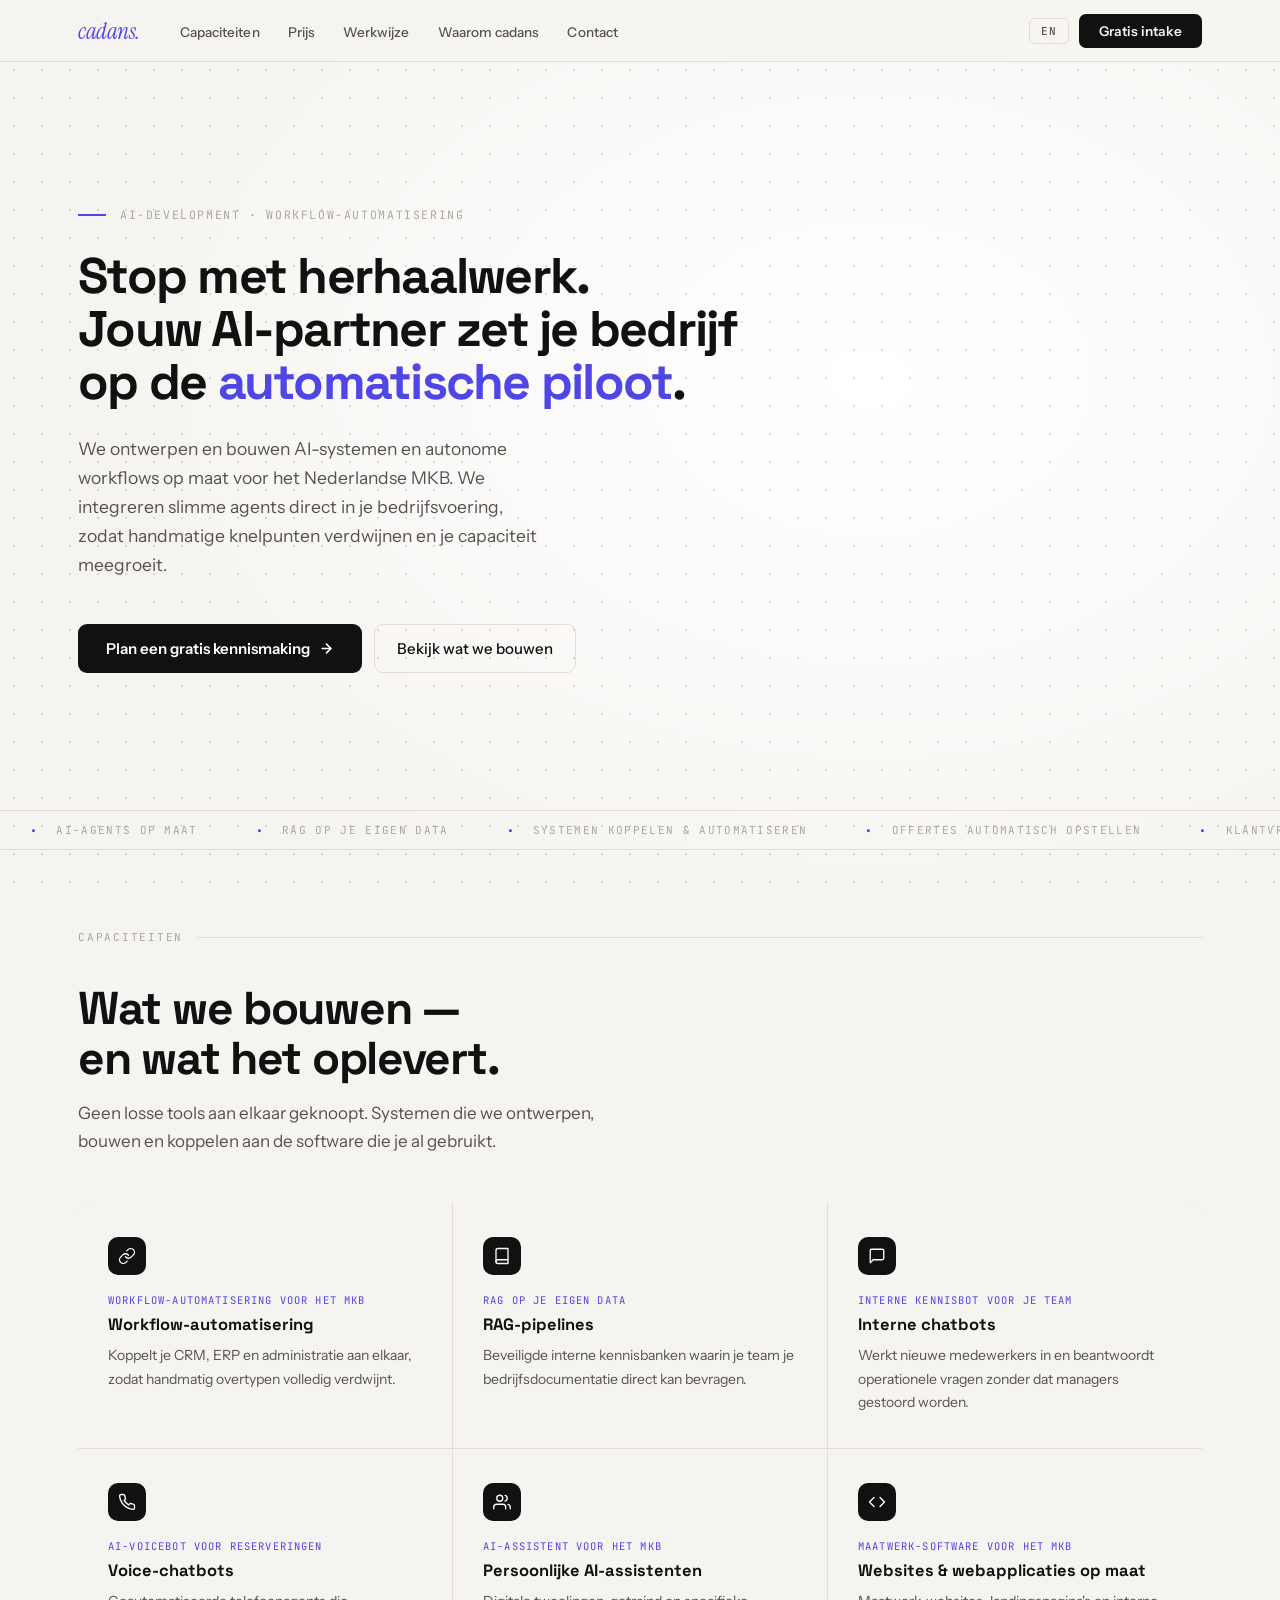
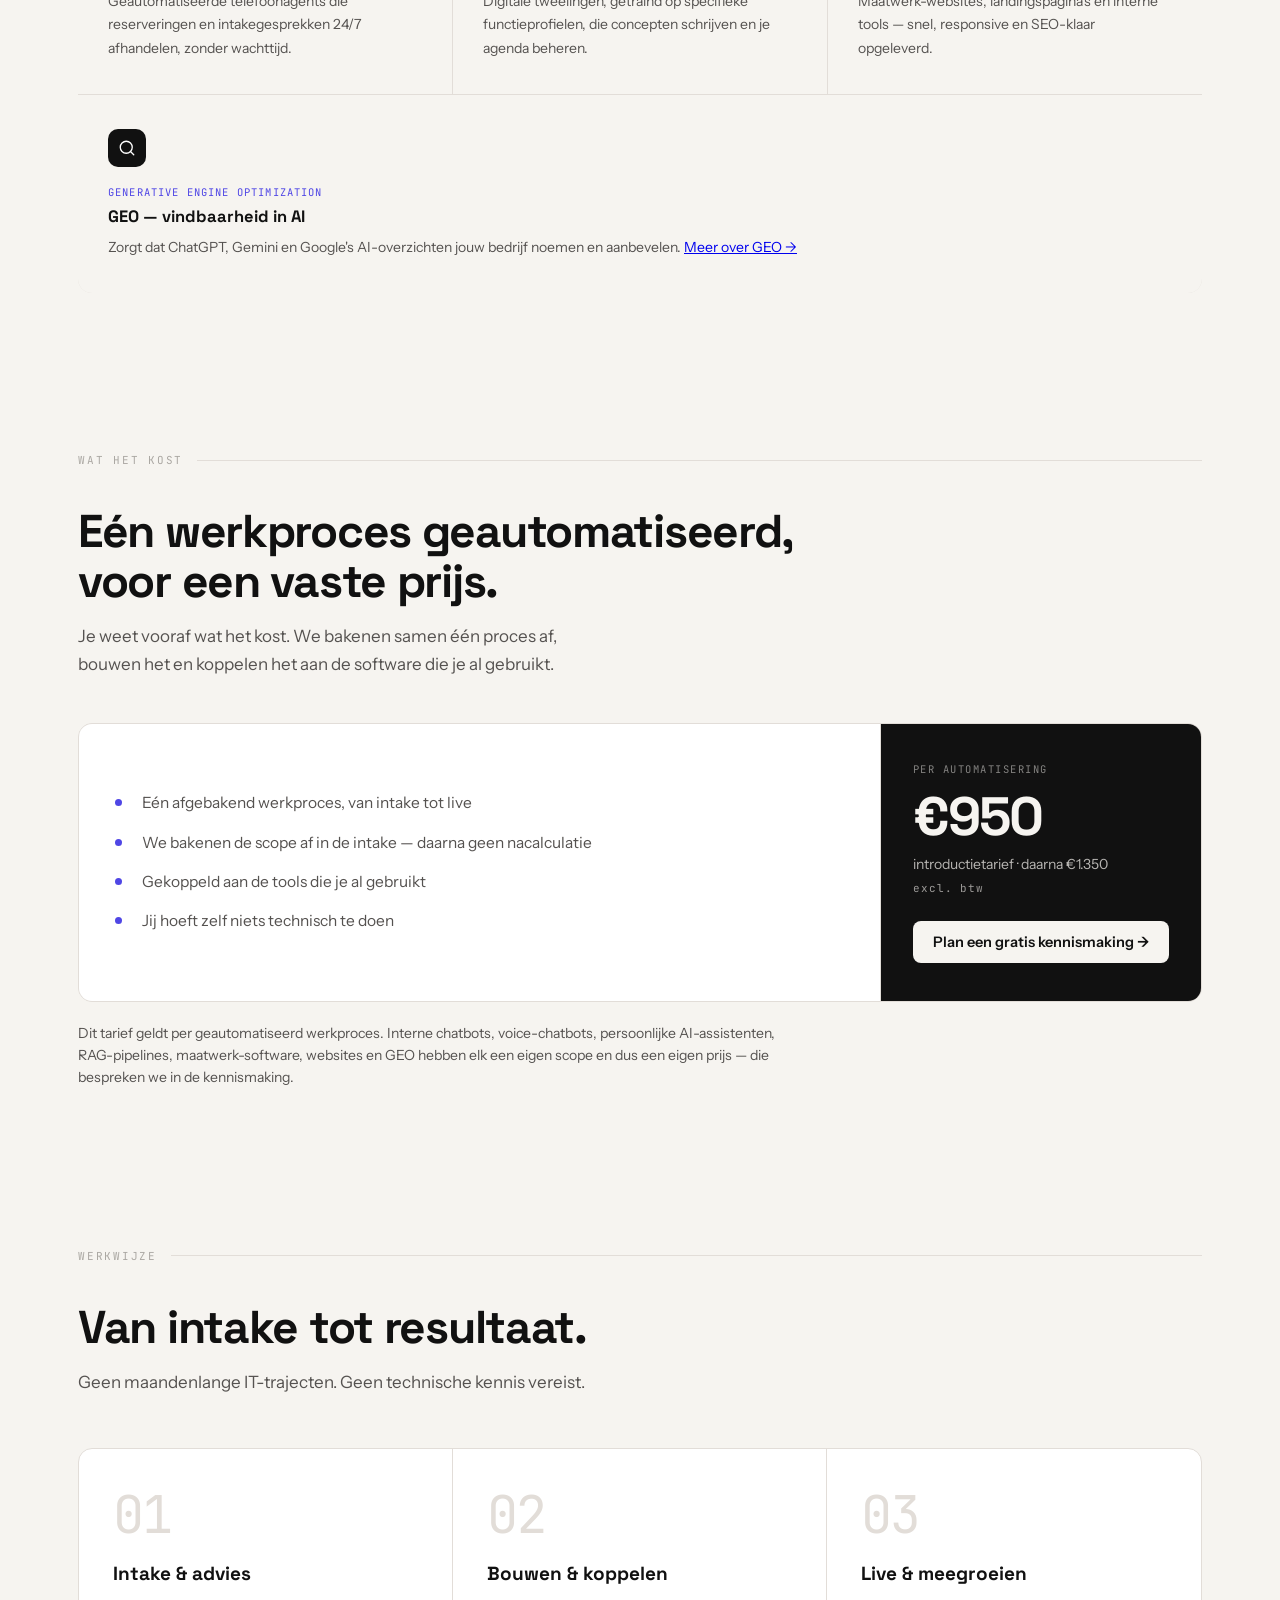
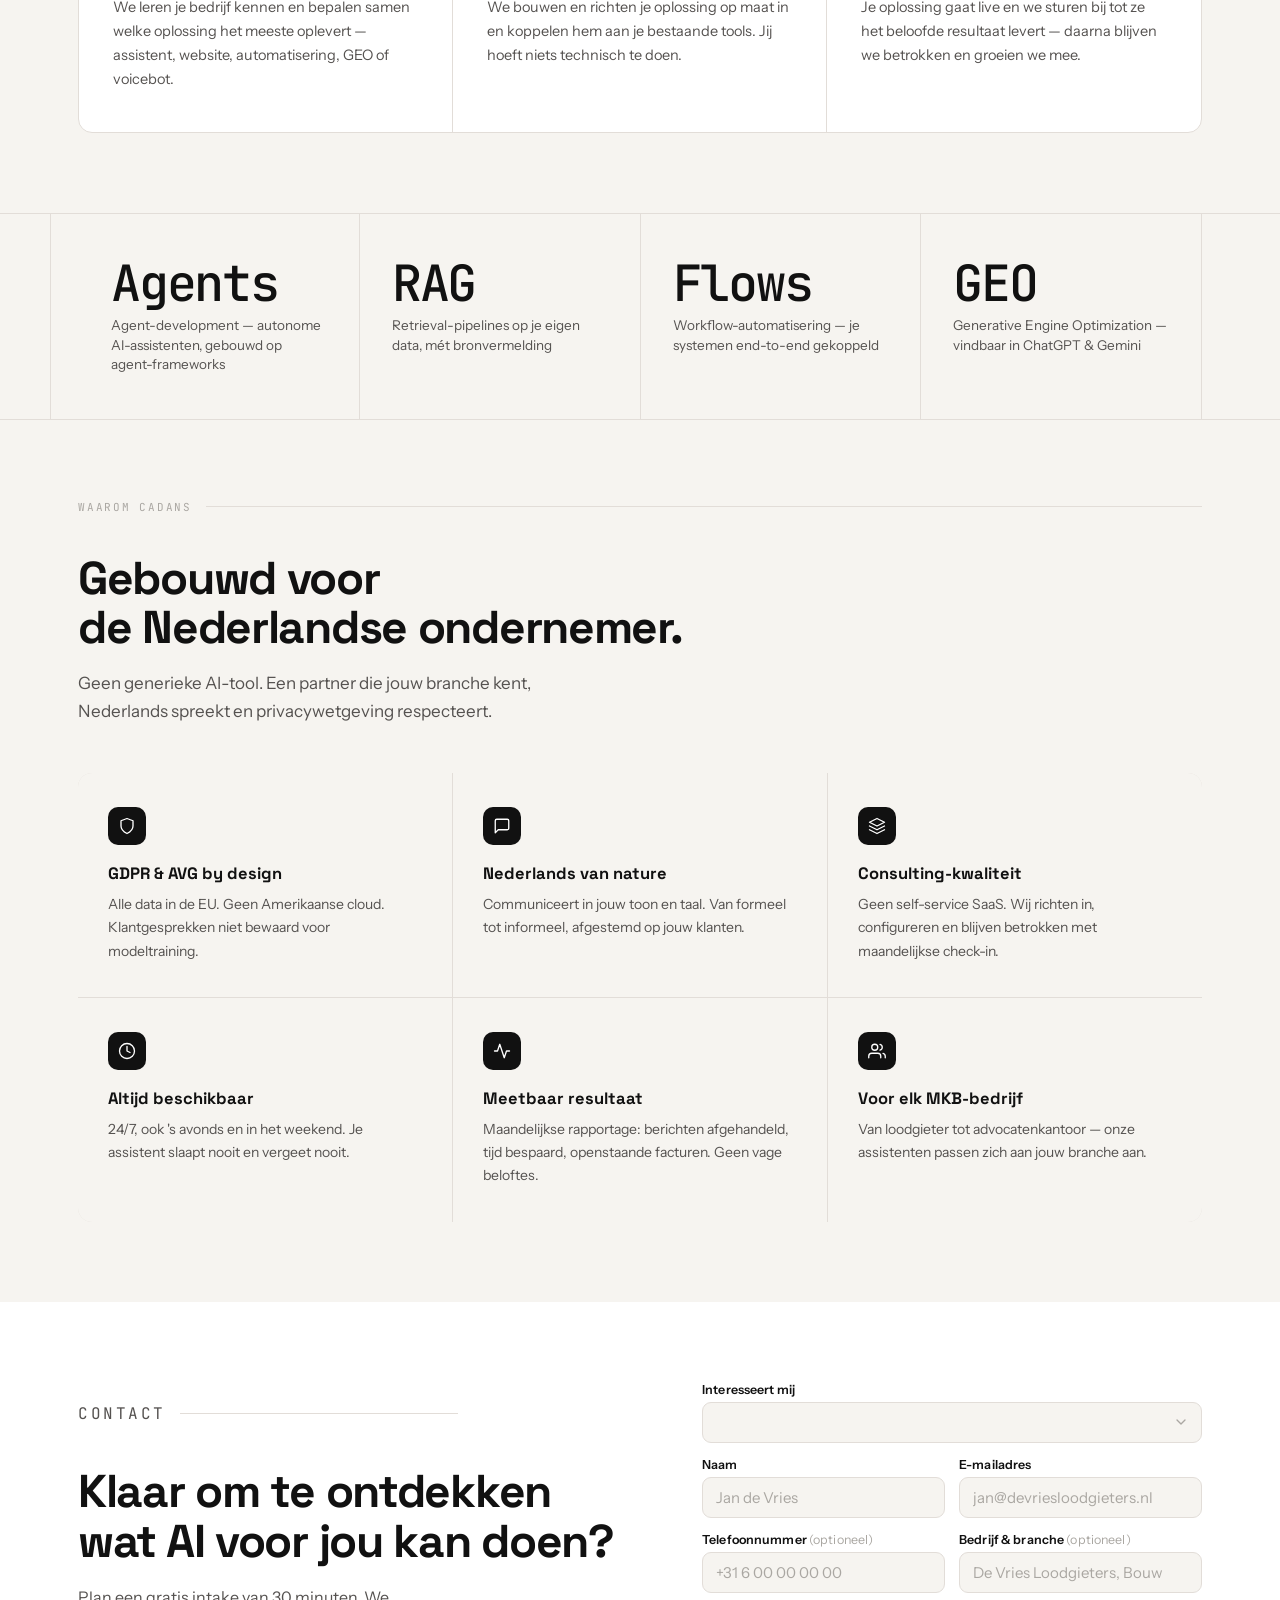
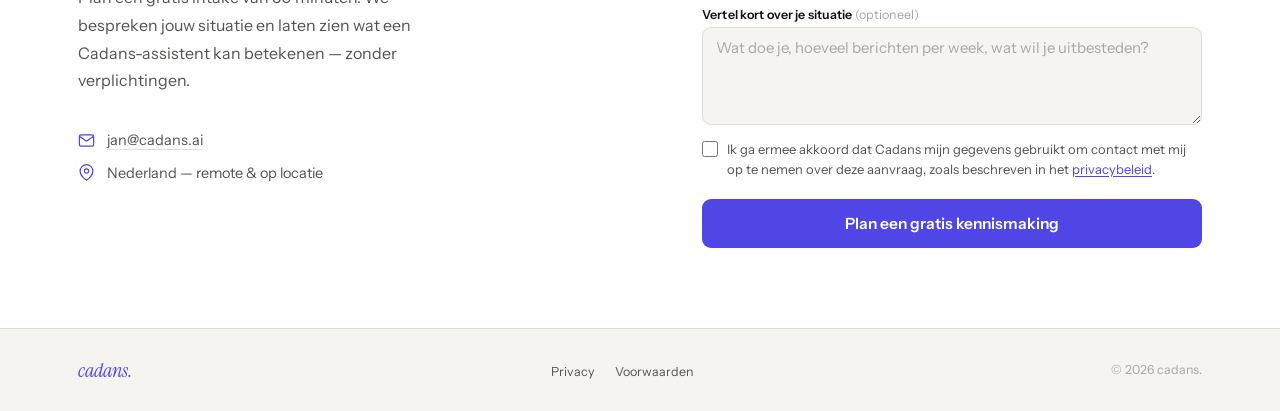
==== commit 3881831e: "feat(landing): put a price on the page The page sold seven things and named a price for none of them" ====
--- a/landing/index.html
+++ b/landing/index.html
@@ -35,6 +35,14 @@
       },
       {
         "@type": "Offer",
+        "description": "Introductietarief per geautomatiseerd werkproces, exclusief btw. Daarna €1.350.",
+        "priceSpecification": {
+          "@type": "UnitPriceSpecification",
+          "price": "950",
+          "priceCurrency": "EUR",
+          "valueAddedTaxIncluded": false,
+          "unitText": "per geautomatiseerd werkproces"
+        },
         "itemOffered": {
           "@type": "Service",
           "name": "Workflow-automatisering",
@@ -1025,6 +1033,122 @@
       to   { opacity: 1; transform: none; }
     }
 
+    /* ── Offer / price ── */
+    .offer {
+      display: grid;
+      grid-template-columns: 1fr 320px;
+      gap: 1px;
+      background: var(--border);
+      border: 1px solid var(--border);
+      border-radius: 14px;
+      overflow: hidden;
+      margin-top: 44px;
+    }
+
+    .offer-list {
+      background: var(--canvas-white);
+      list-style: none;
+      padding: 38px 36px;
+      display: flex;
+      flex-direction: column;
+      justify-content: center;
+      gap: 15px;
+    }
+
+    .offer-list li {
+      position: relative;
+      padding-left: 27px;
+      font-size: 15.5px;
+      line-height: 1.55;
+      color: var(--ink-mid);
+    }
+    .offer-list li::before {
+      content: '';
+      position: absolute;
+      left: 0; top: 8px;
+      width: 7px; height: 7px;
+      border-radius: 50%;
+      background: var(--indigo);
+    }
+
+    .offer-card {
+      background: var(--ink);
+      color: var(--canvas);
+      padding: 38px 32px;
+      display: flex;
+      flex-direction: column;
+      justify-content: center;
+    }
+
+    .offer-card-label {
+      font-family: var(--f-mono);
+      font-size: 10.5px;
+      letter-spacing: 0.14em;
+      text-transform: uppercase;
+      color: rgba(246, 244, 240, 0.5);
+      margin-bottom: 14px;
+    }
+
+    .offer-price {
+      font-family: var(--f-disp);
+      font-size: 54px;
+      font-weight: 800;
+      line-height: 1;
+      letter-spacing: -0.04em;
+      margin-bottom: 10px;
+    }
+
+    .offer-note {
+      font-size: 14px;
+      line-height: 1.5;
+      color: rgba(246, 244, 240, 0.72);
+    }
+
+    .offer-fine {
+      font-family: var(--f-mono);
+      font-size: 11px;
+      letter-spacing: 0.08em;
+      color: rgba(246, 244, 240, 0.6);
+      margin-top: 6px;
+    }
+
+    .offer-btn {
+      display: inline-block;
+      margin-top: 26px;
+      background: var(--canvas);
+      color: var(--ink);
+      font-size: 14.5px;
+      font-weight: 600;
+      text-decoration: none;
+      text-align: center;
+      padding: 12px 18px;
+      border-radius: 8px;
+      transition: background 160ms;
+    }
+    .offer-btn:hover { background: #ffffff; }
+
+    /* Body copy, not an eyebrow: --ink-faint measures 2.18:1 here, and this is
+       the sentence that keeps the price from over-promising, so it gets the
+       readable tone. */
+    .offer-scope {
+      font-size: 14px;
+      line-height: 1.6;
+      color: var(--ink-mid);
+      max-width: 78ch;
+      margin-top: 20px;
+    }
+
+    /* Keyword line above each capability title — carries the search terms the
+       product tabs used to hold, now that the matrix has replaced them. */
+    .cap-kw {
+      font-family: var(--f-mono);
+      font-size: 10.5px;
+      letter-spacing: 0.11em;
+      text-transform: uppercase;
+      color: var(--indigo);
+      margin-bottom: 7px;
+    }
+
     /* ── Responsive ── */
     @media (max-width: 920px) {
       .hero { grid-template-columns: 1fr; min-height: auto; padding: 48px 24px 40px; gap: 44px; }
@@ -1035,24 +1159,16 @@
       .stats-grid { grid-template-columns: repeat(2, 1fr); }
       .why-grid { grid-template-columns: repeat(2, 1fr); }
       #capaciteiten .why-item:last-child { grid-column: span 2; }
+      .offer { grid-template-columns: 1fr; }
       .contact-inner { grid-template-columns: 1fr; gap: 40px; }
     }
 
-    /* Keyword line above each capability title — carries the search terms the
-       product tabs used to hold, now that the matrix has replaced them. */
-    .cap-kw {
-      font-family: var(--f-mono);
-      font-size: 10.5px;
-      letter-spacing: 0.11em;
-      text-transform: uppercase;
-      color: var(--indigo);
-      margin-bottom: 7px;
-    }
-
-    /* The nav CTA plus the wider "Capaciteiten" label stop fitting before the
-       phone breakpoint — hand over to the hamburger earlier so the bar can't
-       overflow. */
-    @media (max-width: 760px) {
+    /* Five nav links plus the CTA stop fitting well above the phone breakpoint.
+       800px is set by the English labels, which run longer than the Dutch:
+       below it "How it works" and "Why cadans" wrap and collide with the
+       language toggle. Adding a nav item means re-measuring this number just
+       above the breakpoint, in English. */
+    @media (max-width: 800px) {
       .nav-links { display: none; }
       .nav-cta { display: none; }
       .nav-toggle { display: flex; }
@@ -1087,6 +1203,7 @@
         <nav aria-label="Hoofdmenu">
           <ul class="nav-links">
             <li><a href="#capaciteiten"><span class="nl-only">Capaciteiten</span><span class="en-only">Capabilities</span></a></li>
+            <li><a href="#prijs"><span class="nl-only">Prijs</span><span class="en-only">Pricing</span></a></li>
             <li><a href="#werkwijze"><span class="nl-only">Werkwijze</span><span class="en-only">How it works</span></a></li>
             <li><a href="#waarom"><span class="nl-only">Waarom cadans</span><span class="en-only">Why cadans</span></a></li>
             <li><a href="#contact">Contact</a></li>
@@ -1108,6 +1225,7 @@
     </div>
     <nav class="mobile-menu" id="mobile-menu" aria-label="Mobiel menu" aria-hidden="true">
       <a href="#capaciteiten"><span class="nl-only">Capaciteiten</span><span class="en-only">Capabilities</span></a>
+      <a href="#prijs"><span class="nl-only">Prijs</span><span class="en-only">Pricing</span></a>
       <a href="#werkwijze"><span class="nl-only">Werkwijze</span><span class="en-only">How it works</span></a>
       <a href="#waarom"><span class="nl-only">Waarom cadans</span><span class="en-only">Why cadans</span></a>
       <a href="#contact">Contact</a>
@@ -1237,6 +1355,44 @@
           <p class="why-desc"><span class="nl-only">Zorgt dat ChatGPT, Gemini en Google's AI-overzichten jouw bedrijf noemen en aanbevelen. <a href="/geo">Meer over GEO &rarr;</a></span><span class="en-only">Makes ChatGPT, Gemini and Google's AI overviews name and recommend your business. <a href="/geo">More on GEO &rarr;</a></span></p>
         </div>
       </div>
+    </section>
+
+    <!-- ── OFFER / PRICE ── -->
+    <section class="section" id="prijs" aria-labelledby="h-offer">
+      <p class="sec-label"><span class="nl-only">Wat het kost</span><span class="en-only">What it costs</span></p>
+      <h2 class="sec-title" id="h-offer">
+        <span class="nl-only">Eén werkproces geautomatiseerd,<br>voor een vaste prijs.</span>
+        <span class="en-only">One work process automated,<br>for a fixed price.</span>
+      </h2>
+      <p class="sec-sub">
+        <span class="nl-only">Je weet vooraf wat het kost. We bakenen samen één proces af, bouwen het en koppelen het aan de software die je al gebruikt.</span>
+        <span class="en-only">You know the cost up front. We scope one process together, build it, and connect it to the software you already run.</span>
+      </p>
+      <div class="offer">
+        <ul class="offer-list">
+          <li><span class="nl-only">Eén afgebakend werkproces, van intake tot live</span><span class="en-only">One scoped work process, from intake to live</span></li>
+          <li><span class="nl-only">We bakenen de scope af in de intake — daarna geen nacalculatie</span><span class="en-only">We scope it in the intake — no overruns billed after that</span></li>
+          <li><span class="nl-only">Gekoppeld aan de tools die je al gebruikt</span><span class="en-only">Connected to the tools you already use</span></li>
+          <li><span class="nl-only">Jij hoeft zelf niets technisch te doen</span><span class="en-only">Nothing technical required from you</span></li>
+        </ul>
+        <div class="offer-card">
+          <p class="offer-card-label"><span class="nl-only">Per automatisering</span><span class="en-only">Per automation</span></p>
+          <p class="offer-price">&euro;950</p>
+          <p class="offer-note">
+            <span class="nl-only">introductietarief &middot; daarna &euro;1.350</span>
+            <span class="en-only">introductory rate &middot; &euro;1,350 thereafter</span>
+          </p>
+          <p class="offer-fine"><span class="nl-only">excl. btw</span><span class="en-only">excl. VAT</span></p>
+          <a href="#contact" class="offer-btn">
+            <span class="nl-only">Plan een gratis kennismaking &rarr;</span>
+            <span class="en-only">Book a free intro call &rarr;</span>
+          </a>
+        </div>
+      </div>
+      <p class="offer-scope">
+        <span class="nl-only">Dit tarief geldt per geautomatiseerd werkproces. Interne chatbots, voice-chatbots, persoonlijke AI-assistenten, RAG-pipelines, maatwerk-software, websites en GEO hebben elk een eigen scope en dus een eigen prijs — die bespreken we in de kennismaking.</span>
+        <span class="en-only">This rate is per automated work process. Internal chatbots, voice chatbots, personal AI assistants, RAG pipelines, custom software, websites and GEO each have their own scope and their own price — we cover those in the intro call.</span>
+      </p>
     </section>
 
     <!-- ── PROCESS ── -->
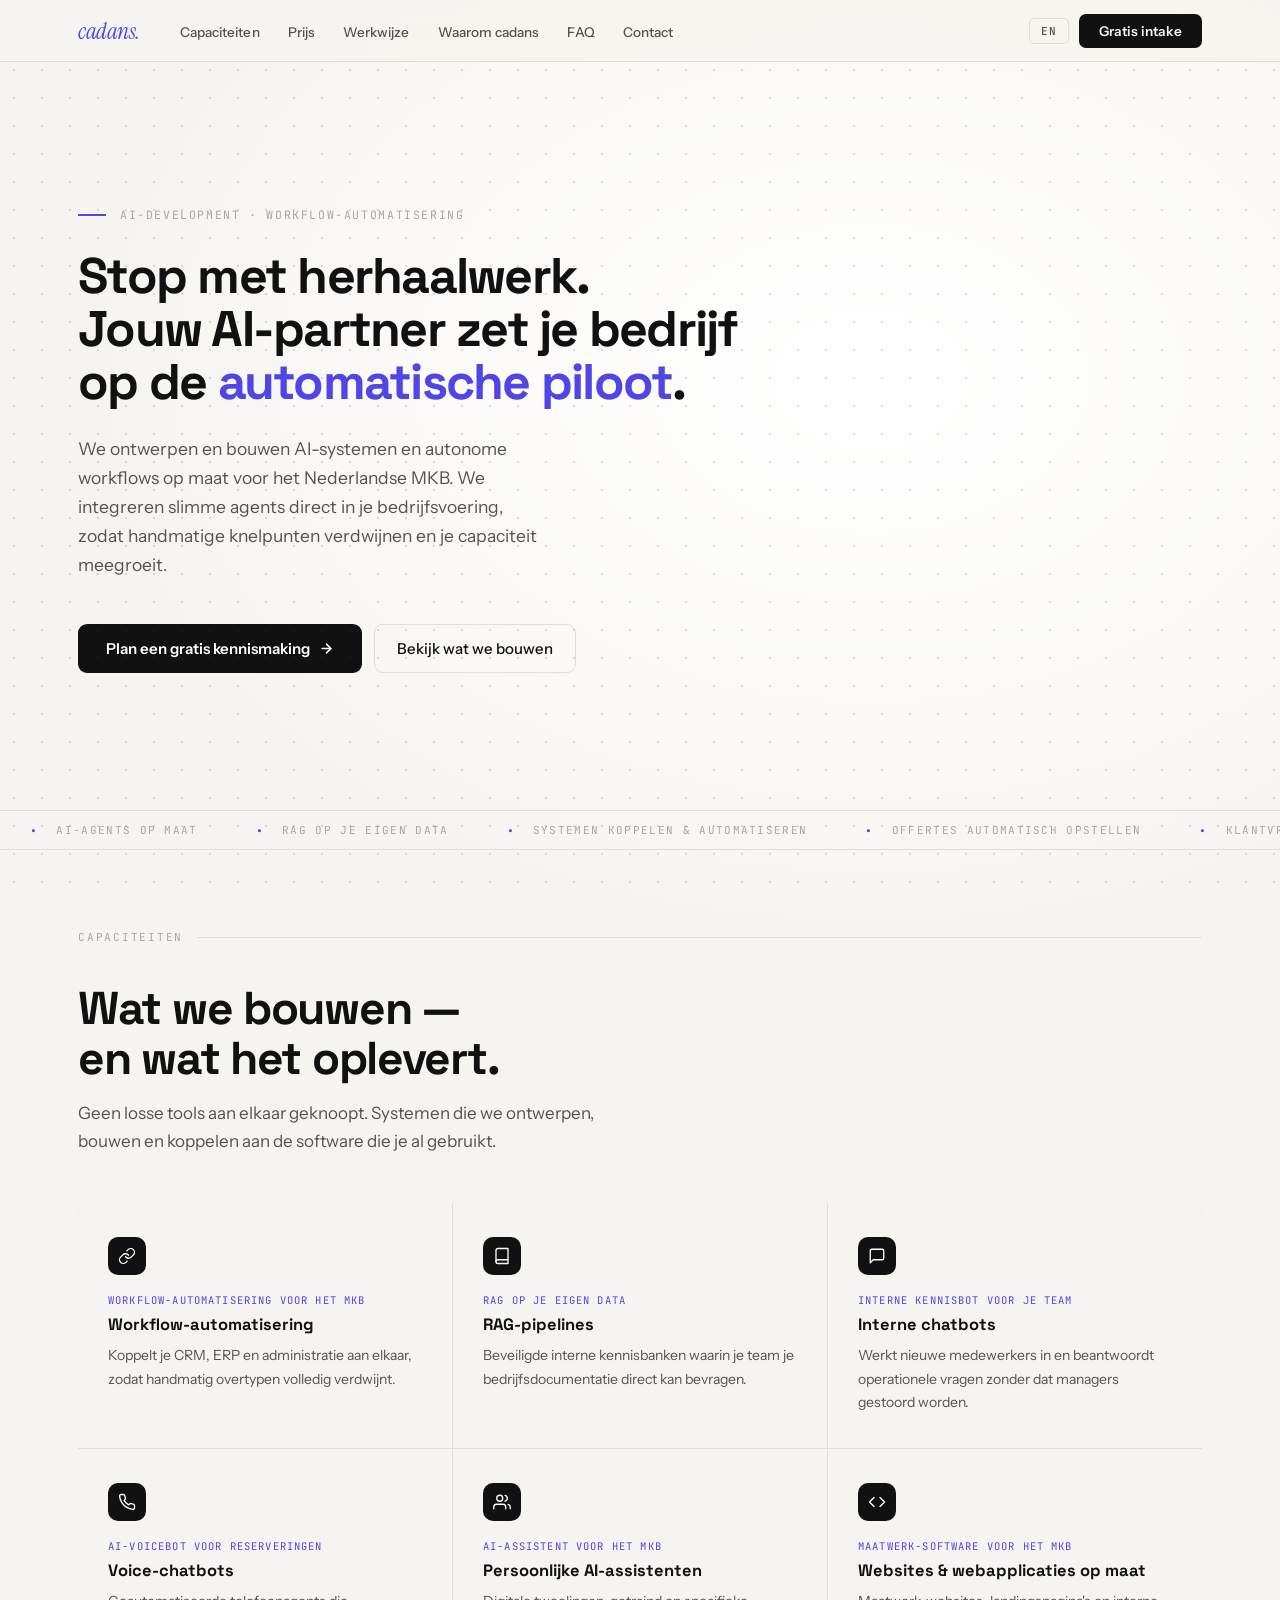
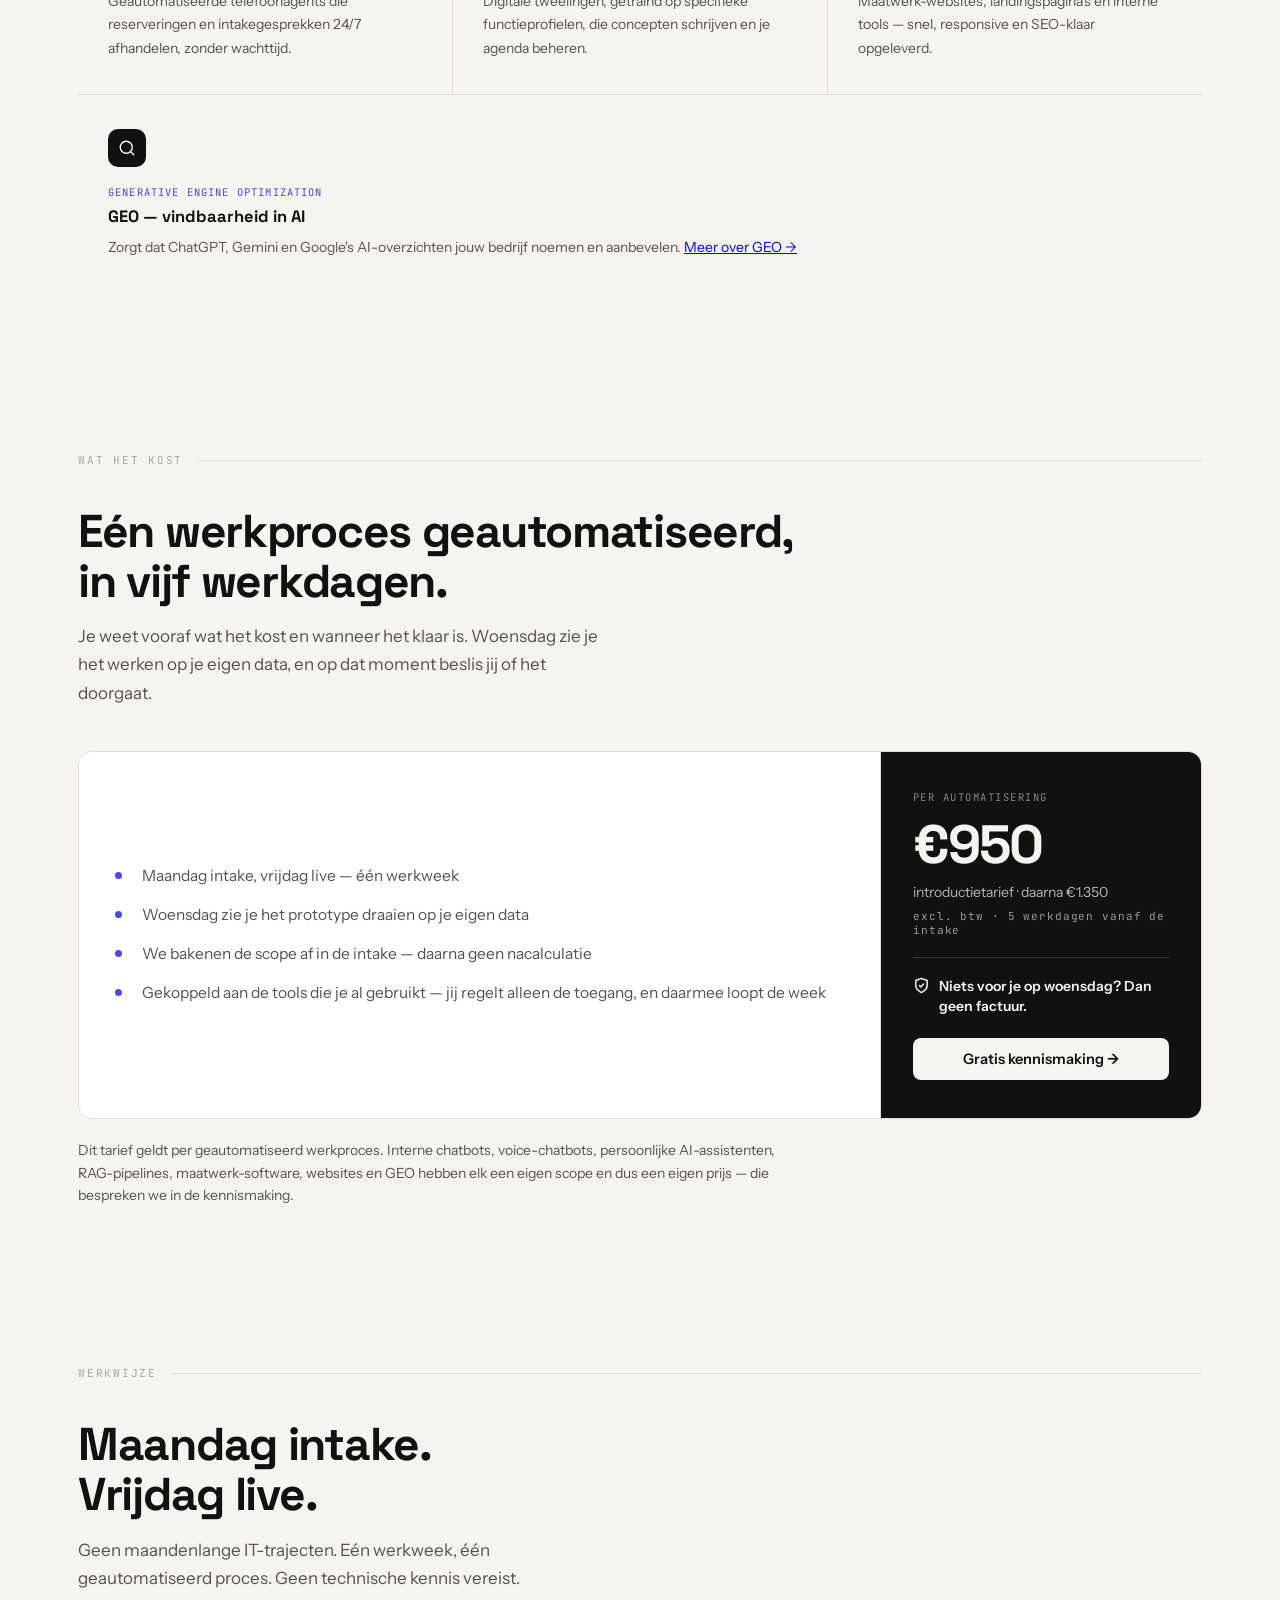
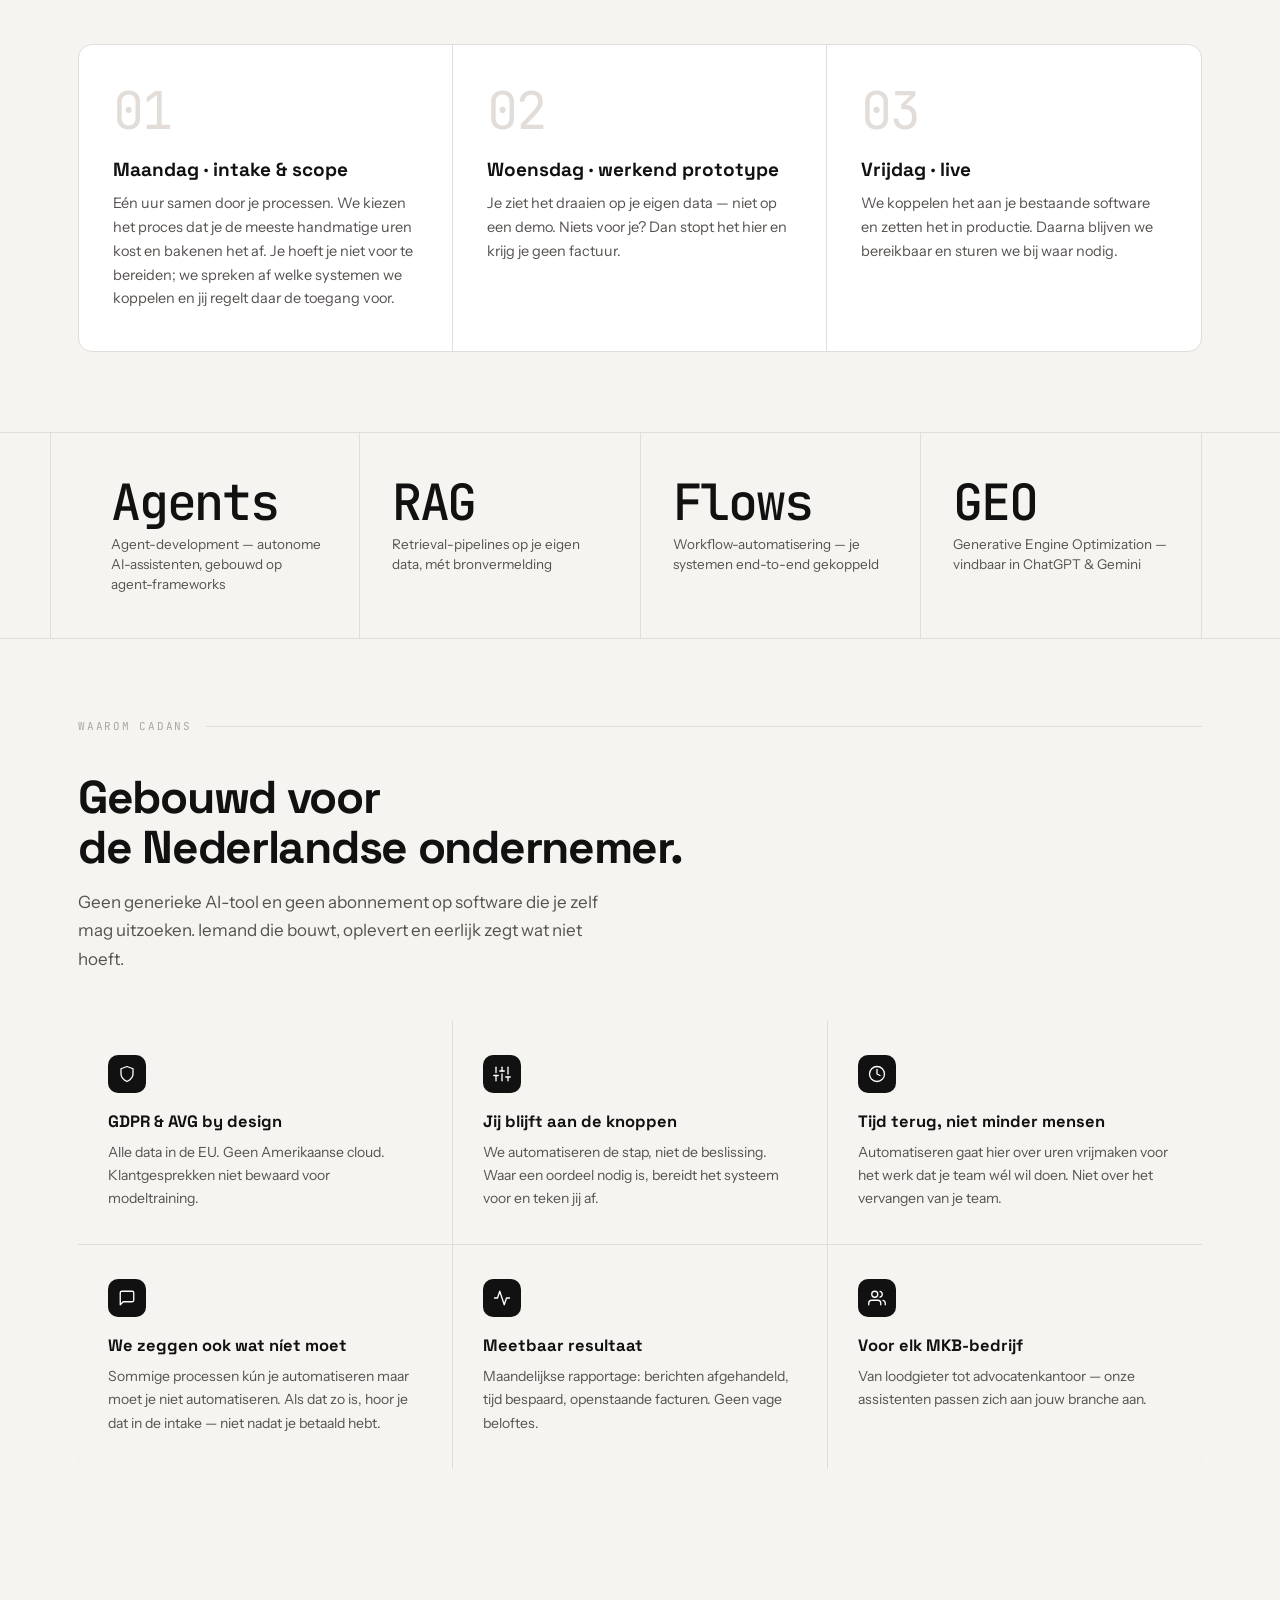
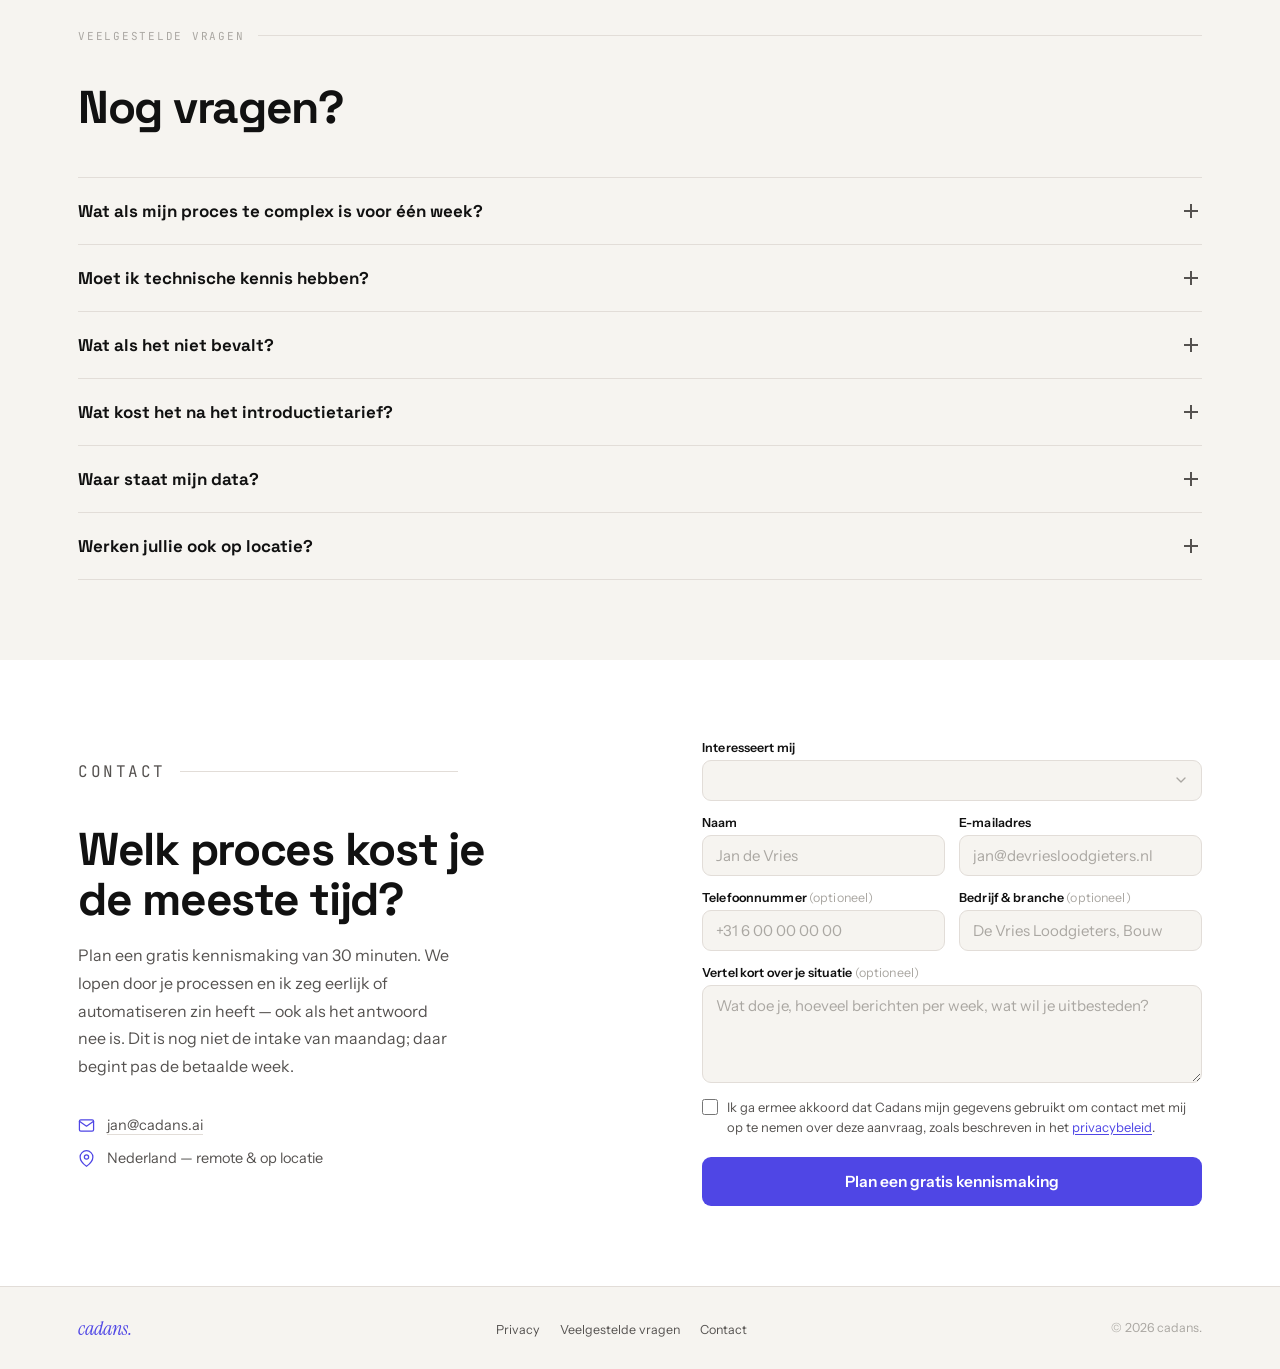
==== commit 03d66d18: "feat(landing): promise a week, and carry the risk of it The page named a price but nothing else a bu" ====
--- a/landing/index.html
+++ b/landing/index.html
@@ -92,6 +92,63 @@
     ]
   }
   </script>
+  <script type="application/ld+json">
+  {
+    "@context": "https://schema.org",
+    "@type": "FAQPage",
+    "inLanguage": "nl",
+    "mainEntity": [
+      {
+        "@type": "Question",
+        "name": "Wat als mijn proces te complex is voor één week?",
+        "acceptedAnswer": {
+          "@type": "Answer",
+          "text": "Dan splitsen we het op. Complexe processen bestaan uit kleinere stappen — we automatiseren de stap met de meeste impact eerst. Werkt dat, dan pakken we de volgende in een volgende week. Blijkt in de intake dat het echt niet in één week past, dan zeggen we dat vóór we beginnen, niet halverwege."
+        }
+      },
+      {
+        "@type": "Question",
+        "name": "Moet ik technische kennis hebben?",
+        "acceptedAnswer": {
+          "@type": "Answer",
+          "text": "Nee. Je vertelt wat je doet en waar het knelt; wij bouwen het en koppelen het aan de software die je al gebruikt. Je hoeft niets te installeren — het enige wat we van je vragen is toegang tot de systemen die we koppelen."
+        }
+      },
+      {
+        "@type": "Question",
+        "name": "Wat als het niet bevalt?",
+        "acceptedAnswer": {
+          "@type": "Answer",
+          "text": "Op woensdag zie je het prototype draaien op je eigen data. Vind je het niets, dan stoppen we daar en krijg je geen factuur. Geen kleine lettertjes en geen uren die alsnog doorbelast worden."
+        }
+      },
+      {
+        "@type": "Question",
+        "name": "Wat kost het na het introductietarief?",
+        "acceptedAnswer": {
+          "@type": "Answer",
+          "text": "Dan is het €1.350 per geautomatiseerd werkproces, exclusief btw. De andere diensten — chatbots, voice, assistenten, RAG, maatwerk-software, websites en GEO — hebben een eigen scope en dus een eigen prijs; die krijg je in de kennismaking te horen."
+        }
+      },
+      {
+        "@type": "Question",
+        "name": "Waar staat mijn data?",
+        "acceptedAnswer": {
+          "@type": "Answer",
+          "text": "In de EU. Geen Amerikaanse cloud, en klantgesprekken worden niet bewaard voor modeltraining. Wat er precies verwerkt wordt en waarom, staat in het privacybeleid."
+        }
+      },
+      {
+        "@type": "Question",
+        "name": "Werken jullie ook op locatie?",
+        "acceptedAnswer": {
+          "@type": "Answer",
+          "text": "De intake doen we graag persoonlijk — dat scheelt een hoop heen en weer. Het bouwen gaat remote. Oplevering kan weer op locatie als je dat prettiger vindt."
+        }
+      }
+    ]
+  }
+  </script>
   <link rel="preconnect" href="https://fonts.googleapis.com" />
   <link rel="preconnect" href="https://fonts.gstatic.com" crossorigin />
   <link href="https://fonts.googleapis.com/css2?family=Space+Grotesk:wght@400;500;600;700&family=Instrument+Sans:wght@400;500;600&family=JetBrains+Mono:wght@400;500&family=Instrument+Serif:ital@1&display=swap" rel="stylesheet" />
@@ -122,6 +179,10 @@
 
     *, *::before, *::after { box-sizing: border-box; margin: 0; padding: 0; }
     html { font-size: 16px; scroll-behavior: smooth; }
+
+    /* Every in-page link has to clear the sticky nav, or the heading it jumps
+       to lands behind the bar. --nav-h plus a little breathing room. */
+    :target, [id] { scroll-margin-top: calc(var(--nav-h) + 18px); }
     body {
       font-family: var(--f-body);
       background: var(--canvas);
@@ -513,181 +574,23 @@
       color: var(--ink-mid);
     }
 
-    /* ── Products (dark) ── */
-    .products-band {
-      background: #0D0F14;
-      padding: 80px 0;
-    }
-
-    .products-inner {
-      max-width: var(--max-w);
-      margin: 0 auto;
-      padding: 0 28px;
-    }
-
-    .products-band .sec-label { color: rgba(255,255,255,0.25); }
-    .products-band .sec-label::after { background: rgba(255,255,255,0.1); }
-    .products-band .sec-title { color: white; }
-    .products-band .sec-sub { color: rgba(255,255,255,0.55); }
-
-    .pt-tabs {
-      display: flex;
-      flex-wrap: wrap;
-      gap: 2px;
-      border-bottom: 1px solid rgba(255,255,255,0.1);
-      margin: 40px 0 48px;
-    }
-
-    .pt-tab {
-      font-family: var(--f-body);
-      font-size: 13.5px;
-      font-weight: 600;
-      padding: 11px 22px;
-      background: none;
-      border: none;
-      color: rgba(255,255,255,0.38);
-      cursor: pointer;
-      letter-spacing: 0.01em;
-      position: relative;
-      transition: color 140ms;
-    }
-    .pt-tab::after {
-      content: '';
-      position: absolute;
-      bottom: -1px; left: 0; right: 0;
-      height: 2px;
-      background: var(--indigo);
-      opacity: 0;
-      transition: opacity 140ms;
-    }
-    .pt-tab.active { color: white; }
-    .pt-tab.active::after { opacity: 1; }
-    .pt-tab:hover { color: rgba(255,255,255,0.75); }
-
-    .pt-panel { display: none; }
-    .pt-panel.active { display: block; }
-    .pt-panel[hidden] { display: none; }
-
-    .pt-panel-body {
-      display: grid;
-      grid-template-columns: 1fr 300px;
-      gap: 56px;
-      align-items: start;
-    }
-
-    .pt-kw {
-      font-family: var(--f-mono);
-      font-size: 12px;
-      font-weight: 500;
-      letter-spacing: 0.13em;
-      text-transform: uppercase;
-      color: #2DD4BF;
-      margin-bottom: 10px;
-    }
-    .pt-desc {
-      font-size: 16px;
-      line-height: 1.72;
-      color: rgba(255,255,255,0.65);
-      margin-bottom: 28px;
-    }
-
-    .pt-list {
-      list-style: none;
-      display: flex;
-      flex-direction: column;
-      gap: 11px;
-    }
-
-    .pt-list li {
-      font-size: 14.5px;
-      line-height: 1.5;
-      color: rgba(255,255,255,0.7);
-      display: flex;
-      align-items: flex-start;
-      gap: 11px;
-    }
-
-    .pt-list li::before {
-      content: '';
-      width: 5px; height: 5px;
-      border-radius: 50%;
-      background: var(--teal);
-      flex-shrink: 0;
-      margin-top: 8px;
-    }
-
-    .pt-card {
-      background: rgba(255,255,255,0.05);
-      border: 1px solid rgba(255,255,255,0.09);
-      border-radius: 14px;
-      padding: 28px;
-    }
-
-    .pt-card-label {
-      font-family: var(--f-mono);
-      font-size: 10.5px;
-      letter-spacing: 0.14em;
-      text-transform: uppercase;
-      color: rgba(255,255,255,0.3);
-      margin-bottom: 14px;
-    }
-
-    .pt-price-big {
-      font-family: var(--f-disp);
-      font-size: 36px;
-      font-weight: 800;
-      color: white;
-      letter-spacing: -0.03em;
-      line-height: 1;
-      margin-bottom: 4px;
-    }
-
-    .pt-price-note {
-      font-size: 12.5px;
-      color: rgba(255,255,255,0.38);
-      margin-bottom: 20px;
-    }
-
-    .pt-price-mo {
-      font-family: var(--f-disp);
-      font-size: 22px;
-      font-weight: 700;
-      color: var(--teal);
-      margin-bottom: 4px;
-    }
-
-    .pt-btn {
-      display: block;
-      width: 100%;
-      text-align: center;
-      font-family: var(--f-body);
-      font-size: 14.5px;
-      font-weight: 600;
-      background: var(--indigo);
-      color: white;
-      padding: 13px;
-      border-radius: 9px;
-      text-decoration: none;
-      margin-top: 22px;
-      transition: background 140ms;
-    }
-    .pt-btn:hover { background: var(--indigo-dk); }
-
-    .pt-guarantee {
-      display: flex;
-      gap: 8px;
-      align-items: flex-start;
-      font-size: 12.5px;
-      line-height: 1.5;
-      font-weight: 500;
-      color: var(--teal);
-      background: rgba(13,148,136,0.10);
-      border: 1px solid rgba(13,148,136,0.28);
-      border-radius: 8px;
-      padding: 10px 12px;
-      margin-top: 18px;
-    }
-    .pt-guarantee svg { flex-shrink: 0; margin-top: 1px; }
+
+
+
+
+
+
+
+
+
+
+
+
+
+
+
+
+
 
     /* ── Stats grid ── */
     .stats-band {
@@ -989,6 +892,7 @@
     }
 
     .footer-links {
+      flex-wrap: wrap;
       display: flex;
       gap: 20px;
       list-style: none;
@@ -1032,6 +936,64 @@
       from { opacity: 0; transform: translateY(18px); }
       to   { opacity: 1; transform: none; }
     }
+
+    /* ── FAQ ── */
+    .faq {
+      border-top: 1px solid var(--border);
+      margin-top: 44px;
+    }
+
+    .faq-item {
+      border-bottom: 1px solid var(--border);
+    }
+
+    .faq-item summary {
+      cursor: pointer;
+      list-style: none;
+      padding: 22px 44px 22px 0;
+      position: relative;
+      font-family: var(--f-disp);
+      font-size: 17px;
+      font-weight: 700;
+      color: var(--ink);
+    }
+    .faq-item summary::-webkit-details-marker { display: none; }
+
+    /* The question is a heading so screen-reader users can navigate the FAQ the
+       same way they navigate every other section here. It inherits summary's
+       type; these resets stop it adding a second box. */
+    .faq-q {
+      display: inline;
+      font: inherit;
+      color: inherit;
+      margin: 0;
+    }
+
+    /* Plus sign that becomes a minus when open — drawn in CSS so there is no
+       icon to keep in sync with the open state. */
+    .faq-item summary::before,
+    .faq-item summary::after {
+      content: '';
+      position: absolute;
+      right: 4px;
+      top: 50%;
+      background: var(--ink-mid);
+      transition: transform 200ms var(--ease), background 160ms;
+    }
+    .faq-item summary::before { width: 14px; height: 2px; margin-top: -1px; }
+    .faq-item summary::after  { width: 2px; height: 14px; margin-top: -7px; right: 10px; }
+    .faq-item[open] summary::after { transform: rotate(90deg); }
+    .faq-item summary:hover::before,
+    .faq-item summary:hover::after { background: var(--indigo); }
+
+    .faq-item p {
+      padding: 0 44px 24px 0;
+      font-size: 15.5px;
+      line-height: 1.68;
+      color: var(--ink-mid);
+      max-width: 76ch;
+    }
+    .faq-item p a { color: var(--indigo); }
 
     /* ── Offer / price ── */
     .offer {
@@ -1112,9 +1074,23 @@
       margin-top: 6px;
     }
 
+    .offer-guarantee {
+      display: flex;
+      align-items: flex-start;
+      gap: 9px;
+      margin-top: 20px;
+      padding-top: 18px;
+      border-top: 1px solid rgba(246, 244, 240, 0.16);
+      font-size: 14px;
+      line-height: 1.45;
+      font-weight: 600;
+      color: var(--canvas);
+    }
+    .offer-guarantee svg { width: 17px; height: 17px; flex-shrink: 0; margin-top: 1px; }
+
     .offer-btn {
       display: inline-block;
-      margin-top: 26px;
+      margin-top: 22px;
       background: var(--canvas);
       color: var(--ink);
       font-size: 14.5px;
@@ -1149,13 +1125,23 @@
       margin-bottom: 7px;
     }
 
+    /* Everything that moves on this page, off in one place. The reveal list
+       grew by seven elements when the offer and FAQ joined it. */
+    @media (prefers-reduced-motion: reduce) {
+      html { scroll-behavior: auto; }
+      .reveal { opacity: 1; transform: none; transition: none; }
+      .hero-content > * { animation: none; }
+      .ticker-track { animation: none; }
+      .faq-item summary::before,
+      .faq-item summary::after { transition: none; }
+    }
+
     /* ── Responsive ── */
     @media (max-width: 920px) {
       .hero { grid-template-columns: 1fr; min-height: auto; padding: 48px 24px 40px; gap: 44px; }
       .process-grid { grid-template-columns: 1fr; border-radius: 10px; }
       .process-step { border-right: none; border-bottom: 1px solid var(--border); }
       .process-step:last-child { border-bottom: none; }
-      .pt-panel-body { grid-template-columns: 1fr; }
       .stats-grid { grid-template-columns: repeat(2, 1fr); }
       .why-grid { grid-template-columns: repeat(2, 1fr); }
       #capaciteiten .why-item:last-child { grid-column: span 2; }
@@ -1186,10 +1172,7 @@
       #capaciteiten .why-item:last-child { grid-column: auto; }
       .f-row { grid-template-columns: 1fr; }
       .section { padding: 60px 20px; }
-      .products-inner { padding: 0 20px; }
       .footer-inner { flex-direction: column; align-items: flex-start; }
-      .pt-tabs { overflow-x: auto; scrollbar-width: none; -webkit-overflow-scrolling: touch; }
-      .pt-tabs::-webkit-scrollbar { display: none; }
     }
   </style>
 </head>
@@ -1206,6 +1189,7 @@
             <li><a href="#prijs"><span class="nl-only">Prijs</span><span class="en-only">Pricing</span></a></li>
             <li><a href="#werkwijze"><span class="nl-only">Werkwijze</span><span class="en-only">How it works</span></a></li>
             <li><a href="#waarom"><span class="nl-only">Waarom cadans</span><span class="en-only">Why cadans</span></a></li>
+            <li><a href="#faq">FAQ</a></li>
             <li><a href="#contact">Contact</a></li>
           </ul>
         </nav>
@@ -1228,6 +1212,7 @@
       <a href="#prijs"><span class="nl-only">Prijs</span><span class="en-only">Pricing</span></a>
       <a href="#werkwijze"><span class="nl-only">Werkwijze</span><span class="en-only">How it works</span></a>
       <a href="#waarom"><span class="nl-only">Waarom cadans</span><span class="en-only">Why cadans</span></a>
+      <a href="#faq">FAQ</a>
       <a href="#contact">Contact</a>
     </nav>
   </header>
@@ -1361,19 +1346,19 @@
     <section class="section" id="prijs" aria-labelledby="h-offer">
       <p class="sec-label"><span class="nl-only">Wat het kost</span><span class="en-only">What it costs</span></p>
       <h2 class="sec-title" id="h-offer">
-        <span class="nl-only">Eén werkproces geautomatiseerd,<br>voor een vaste prijs.</span>
-        <span class="en-only">One work process automated,<br>for a fixed price.</span>
+        <span class="nl-only">Eén werkproces geautomatiseerd,<br>in vijf werkdagen.</span>
+        <span class="en-only">One work process automated,<br>in five working days.</span>
       </h2>
       <p class="sec-sub">
-        <span class="nl-only">Je weet vooraf wat het kost. We bakenen samen één proces af, bouwen het en koppelen het aan de software die je al gebruikt.</span>
-        <span class="en-only">You know the cost up front. We scope one process together, build it, and connect it to the software you already run.</span>
+        <span class="nl-only">Je weet vooraf wat het kost en wanneer het klaar is. Woensdag zie je het werken op je eigen data, en op dat moment beslis jij of het doorgaat.</span>
+        <span class="en-only">You know what it costs and when it's done, up front. Wednesday you see it working on your own data, and that is the moment you decide whether it goes ahead.</span>
       </p>
       <div class="offer">
         <ul class="offer-list">
-          <li><span class="nl-only">Eén afgebakend werkproces, van intake tot live</span><span class="en-only">One scoped work process, from intake to live</span></li>
+          <li><span class="nl-only">Maandag intake, vrijdag live — één werkweek</span><span class="en-only">Intake Monday, live Friday — one working week</span></li>
+          <li><span class="nl-only">Woensdag zie je het prototype draaien op je eigen data</span><span class="en-only">Wednesday you see the prototype running on your own data</span></li>
           <li><span class="nl-only">We bakenen de scope af in de intake — daarna geen nacalculatie</span><span class="en-only">We scope it in the intake — no overruns billed after that</span></li>
-          <li><span class="nl-only">Gekoppeld aan de tools die je al gebruikt</span><span class="en-only">Connected to the tools you already use</span></li>
-          <li><span class="nl-only">Jij hoeft zelf niets technisch te doen</span><span class="en-only">Nothing technical required from you</span></li>
+          <li><span class="nl-only">Gekoppeld aan de tools die je al gebruikt — jij regelt alleen de toegang, en daarmee loopt de week</span><span class="en-only">Connected to the tools you already use — you only arrange access, and that starts the week</span></li>
         </ul>
         <div class="offer-card">
           <p class="offer-card-label"><span class="nl-only">Per automatisering</span><span class="en-only">Per automation</span></p>
@@ -1382,10 +1367,14 @@
             <span class="nl-only">introductietarief &middot; daarna &euro;1.350</span>
             <span class="en-only">introductory rate &middot; &euro;1,350 thereafter</span>
           </p>
-          <p class="offer-fine"><span class="nl-only">excl. btw</span><span class="en-only">excl. VAT</span></p>
+          <p class="offer-fine"><span class="nl-only">excl. btw &middot; 5 werkdagen vanaf de intake</span><span class="en-only">excl. VAT &middot; 5 working days from intake</span></p>
+          <p class="offer-guarantee">
+            <svg viewBox="0 0 24 24" fill="none" stroke="currentColor" stroke-width="2.1" stroke-linecap="round" stroke-linejoin="round" aria-hidden="true"><path d="M12 22s8-4 8-10V5l-8-3-8 3v7c0 6 8 10 8 10z"/><path d="m9 12 2 2 4-4"/></svg>
+            <span><span class="nl-only">Niets voor je op woensdag? Dan geen factuur.</span><span class="en-only">Not for you on Wednesday? Then no invoice.</span></span>
+          </p>
           <a href="#contact" class="offer-btn">
-            <span class="nl-only">Plan een gratis kennismaking &rarr;</span>
-            <span class="en-only">Book a free intro call &rarr;</span>
+            <span class="nl-only">Gratis kennismaking &rarr;</span>
+            <span class="en-only">Free intro call &rarr;</span>
           </a>
         </div>
       </div>
@@ -1399,36 +1388,36 @@
     <section class="section" id="werkwijze" aria-labelledby="h-process">
       <p class="sec-label"><span class="nl-only">Werkwijze</span><span class="en-only">How it works</span></p>
       <h2 class="sec-title" id="h-process">
-        <span class="nl-only">Van intake tot resultaat.</span>
-        <span class="en-only">From intake to result.</span>
+        <span class="nl-only">Maandag intake.<br>Vrijdag live.</span>
+        <span class="en-only">Intake Monday.<br>Live Friday.</span>
       </h2>
       <p class="sec-sub">
-        <span class="nl-only">Geen maandenlange IT-trajecten. Geen technische kennis vereist.</span>
-        <span class="en-only">No months-long IT projects. No technical knowledge required.</span>
+        <span class="nl-only">Geen maandenlange IT-trajecten. Eén werkweek, één geautomatiseerd proces. Geen technische kennis vereist.</span>
+        <span class="en-only">No months-long IT projects. One working week, one automated process. No technical knowledge required.</span>
       </p>
       <div class="process-grid">
         <div class="process-step">
           <div class="p-num">01</div>
-          <h3 class="p-title"><span class="nl-only">Intake & advies</span><span class="en-only">Discovery & advice</span></h3>
+          <h3 class="p-title"><span class="nl-only">Maandag &middot; intake &amp; scope</span><span class="en-only">Monday &middot; intake &amp; scope</span></h3>
           <p class="p-body">
-            <span class="nl-only">We leren je bedrijf kennen en bepalen samen welke oplossing het meeste oplevert — assistent, website, automatisering, GEO of voicebot.</span>
-            <span class="en-only">We get to know your business and decide together which solution delivers the most — assistant, website, automation, GEO or voice bot.</span>
+            <span class="nl-only">Eén uur samen door je processen. We kiezen het proces dat je de meeste handmatige uren kost en bakenen het af. Je hoeft je niet voor te bereiden; we spreken af welke systemen we koppelen en jij regelt daar de toegang voor.</span>
+            <span class="en-only">One hour through your processes together. We pick the one costing you the most manual hours and scope it. No prep needed for the call; we agree which systems we connect and you arrange access to them.</span>
           </p>
         </div>
         <div class="process-step">
           <div class="p-num">02</div>
-          <h3 class="p-title"><span class="nl-only">Bouwen & koppelen</span><span class="en-only">Build & integrate</span></h3>
+          <h3 class="p-title"><span class="nl-only">Woensdag &middot; werkend prototype</span><span class="en-only">Wednesday &middot; working prototype</span></h3>
           <p class="p-body">
-            <span class="nl-only">We bouwen en richten je oplossing op maat in en koppelen hem aan je bestaande tools. Jij hoeft niets technisch te doen.</span>
-            <span class="en-only">We build and configure your solution and connect it to your existing tools. Nothing technical required from you.</span>
+            <span class="nl-only">Je ziet het draaien op je eigen data — niet op een demo. Niets voor je? Dan stopt het hier en krijg je geen factuur.</span>
+            <span class="en-only">You see it running on your own data — not on a demo. Not for you? It stops here and you get no invoice.</span>
           </p>
         </div>
         <div class="process-step">
           <div class="p-num">03</div>
-          <h3 class="p-title"><span class="nl-only">Live & meegroeien</span><span class="en-only">Live & grow</span></h3>
+          <h3 class="p-title"><span class="nl-only">Vrijdag &middot; live</span><span class="en-only">Friday &middot; live</span></h3>
           <p class="p-body">
-            <span class="nl-only">Je oplossing gaat live en we sturen bij tot ze het beloofde resultaat levert — daarna blijven we betrokken en groeien we mee.</span>
-            <span class="en-only">Your solution goes live and we tune it until it delivers the promised result — then we stay involved and grow with you.</span>
+            <span class="nl-only">We koppelen het aan je bestaande software en zetten het in productie. Daarna blijven we bereikbaar en sturen we bij waar nodig.</span>
+            <span class="en-only">We connect it to your existing software and put it into production. After that we stay reachable and tune where needed.</span>
           </p>
         </div>
       </div>
@@ -1465,8 +1454,8 @@
         <span class="en-only">Built for<br>the Dutch entrepreneur.</span>
       </h2>
       <p class="sec-sub">
-        <span class="nl-only">Geen generieke AI-tool. Een partner die jouw branche kent, Nederlands spreekt en privacywetgeving respecteert.</span>
-        <span class="en-only">Not a generic AI tool. A partner that knows your sector, speaks Dutch, and respects privacy law.</span>
+        <span class="nl-only">Geen generieke AI-tool en geen abonnement op software die je zelf mag uitzoeken. Iemand die bouwt, oplevert en eerlijk zegt wat niet hoeft.</span>
+        <span class="en-only">Not a generic AI tool, and not a subscription to software you have to figure out yourself. Someone who builds it, ships it, and says honestly what you don't need.</span>
       </p>
       <div class="why-grid">
         <div class="why-item why-row">
@@ -1475,19 +1464,19 @@
           <p class="why-desc"><span class="nl-only">Alle data in de EU. Geen Amerikaanse cloud. Klantgesprekken niet bewaard voor modeltraining.</span><span class="en-only">All data in the EU. No American cloud. Customer conversations not retained for model training.</span></p>
         </div>
         <div class="why-item why-row">
-          <div class="why-dot"><svg viewBox="0 0 24 24"><path d="M21 15a2 2 0 0 1-2 2H7l-4 4V5a2 2 0 0 1 2-2h14a2 2 0 0 1 2 2z"/></svg></div>
-          <h3 class="why-title"><span class="nl-only">Nederlands van nature</span><span class="en-only">Naturally Dutch</span></h3>
-          <p class="why-desc"><span class="nl-only">Communiceert in jouw toon en taal. Van formeel tot informeel, afgestemd op jouw klanten.</span><span class="en-only">Communicates in your tone and language. From formal to informal, tuned to your customers.</span></p>
-        </div>
-        <div class="why-item why-row">
-          <div class="why-dot"><svg viewBox="0 0 24 24"><path d="M12 2L2 7l10 5 10-5-10-5zM2 17l10 5 10-5M2 12l10 5 10-5"/></svg></div>
-          <h3 class="why-title"><span class="nl-only">Consulting-kwaliteit</span><span class="en-only">Consulting quality</span></h3>
-          <p class="why-desc"><span class="nl-only">Geen self-service SaaS. Wij richten in, configureren en blijven betrokken met maandelijkse check-in.</span><span class="en-only">No self-service SaaS. We set up, configure, and stay involved with monthly check-in.</span></p>
+          <div class="why-dot"><svg viewBox="0 0 24 24"><line x1="4" y1="21" x2="4" y2="14"/><line x1="4" y1="10" x2="4" y2="3"/><line x1="12" y1="21" x2="12" y2="12"/><line x1="12" y1="8" x2="12" y2="3"/><line x1="20" y1="21" x2="20" y2="16"/><line x1="20" y1="12" x2="20" y2="3"/><line x1="1" y1="14" x2="7" y2="14"/><line x1="9" y1="8" x2="15" y2="8"/><line x1="17" y1="16" x2="23" y2="16"/></svg></div>
+          <h3 class="why-title"><span class="nl-only">Jij blijft aan de knoppen</span><span class="en-only">You keep the controls</span></h3>
+          <p class="why-desc"><span class="nl-only">We automatiseren de stap, niet de beslissing. Waar een oordeel nodig is, bereidt het systeem voor en teken jij af.</span><span class="en-only">We automate the step, not the decision. Where judgement is needed, the system prepares and you sign off.</span></p>
         </div>
         <div class="why-item why-row">
           <div class="why-dot"><svg viewBox="0 0 24 24"><circle cx="12" cy="12" r="10"/><polyline points="12 6 12 12 16 14"/></svg></div>
-          <h3 class="why-title"><span class="nl-only">Altijd beschikbaar</span><span class="en-only">Always available</span></h3>
-          <p class="why-desc"><span class="nl-only">24/7, ook 's avonds en in het weekend. Je assistent slaapt nooit en vergeet nooit.</span><span class="en-only">24/7, evenings and weekends included. Your assistant never sleeps and never forgets.</span></p>
+          <h3 class="why-title"><span class="nl-only">Tijd terug, niet minder mensen</span><span class="en-only">Time back, not fewer people</span></h3>
+          <p class="why-desc"><span class="nl-only">Automatiseren gaat hier over uren vrijmaken voor het werk dat je team wél wil doen. Niet over het vervangen van je team.</span><span class="en-only">Automating here is about freeing hours for the work your team actually wants to do. Not about replacing your team.</span></p>
+        </div>
+        <div class="why-item why-row">
+          <div class="why-dot"><svg viewBox="0 0 24 24"><path d="M21 15a2 2 0 0 1-2 2H7l-4 4V5a2 2 0 0 1 2-2h14a2 2 0 0 1 2 2z"/></svg></div>
+          <h3 class="why-title"><span class="nl-only">We zeggen ook wat níet moet</span><span class="en-only">We'll also say what shouldn't be</span></h3>
+          <p class="why-desc"><span class="nl-only">Sommige processen kún je automatiseren maar moet je niet automatiseren. Als dat zo is, hoor je dat in de intake — niet nadat je betaald hebt.</span><span class="en-only">Some processes can be automated but shouldn't be. When that's the case, you hear it in the intake — not after you've paid.</span></p>
         </div>
         <div class="why-item why-row">
           <div class="why-dot"><svg viewBox="0 0 24 24"><polyline points="22 12 18 12 15 21 9 3 6 12 2 12"/></svg></div>
@@ -1499,6 +1488,41 @@
           <h3 class="why-title"><span class="nl-only">Voor elk MKB-bedrijf</span><span class="en-only">For every SME</span></h3>
           <p class="why-desc"><span class="nl-only">Van loodgieter tot advocatenkantoor — onze assistenten passen zich aan jouw branche aan.</span><span class="en-only">From plumber to law firm — our assistants adapt to your industry and workflow.</span></p>
         </div>
+      </div>
+    </section>
+
+    <!-- ── FAQ ── -->
+    <section class="section" id="faq" aria-labelledby="h-faq">
+      <p class="sec-label"><span class="nl-only">Veelgestelde vragen</span><span class="en-only">Frequently asked</span></p>
+      <h2 class="sec-title" id="h-faq">
+        <span class="nl-only">Nog vragen?</span>
+        <span class="en-only">Still wondering?</span>
+      </h2>
+      <div class="faq">
+        <details class="faq-item">
+          <summary><h3 class="faq-q"><span class="nl-only">Wat als mijn proces te complex is voor één week?</span><span class="en-only">What if my process is too complex for one week?</span></h3></summary>
+          <p><span class="nl-only">Dan splitsen we het op. Complexe processen bestaan uit kleinere stappen — we automatiseren de stap met de meeste impact eerst. Werkt dat, dan pakken we de volgende in een volgende week. Blijkt in de intake dat het echt niet in één week past, dan zeggen we dat vóór we beginnen, niet halverwege.</span><span class="en-only">Then we split it. Complex processes are made of smaller steps — we automate the highest-impact step first. If that works, we take the next one the following week. If the intake shows it genuinely doesn't fit in a week, we say so before we start, not halfway through.</span></p>
+        </details>
+        <details class="faq-item">
+          <summary><h3 class="faq-q"><span class="nl-only">Moet ik technische kennis hebben?</span><span class="en-only">Do I need technical knowledge?</span></h3></summary>
+          <p><span class="nl-only">Nee. Je vertelt wat je doet en waar het knelt; wij bouwen het en koppelen het aan de software die je al gebruikt. Je hoeft niets te installeren — het enige wat we van je vragen is toegang tot de systemen die we koppelen.</span><span class="en-only">No. You tell us what you do and where it hurts; we build it and connect it to the software you already run. Nothing to install — the only thing we need from you is access to the systems we connect.</span></p>
+        </details>
+        <details class="faq-item">
+          <summary><h3 class="faq-q"><span class="nl-only">Wat als het niet bevalt?</span><span class="en-only">What if I don't like it?</span></h3></summary>
+          <p><span class="nl-only">Op woensdag zie je het prototype draaien op je eigen data. Vind je het niets, dan stoppen we daar en krijg je geen factuur. Geen kleine lettertjes en geen uren die alsnog doorbelast worden.</span><span class="en-only">On Wednesday you see the prototype running on your own data. If it's not for you, we stop there and you get no invoice. No fine print, and no hours billed after the fact.</span></p>
+        </details>
+        <details class="faq-item">
+          <summary><h3 class="faq-q"><span class="nl-only">Wat kost het na het introductietarief?</span><span class="en-only">What does it cost after the introductory rate?</span></h3></summary>
+          <p><span class="nl-only">Dan is het €1.350 per geautomatiseerd werkproces, exclusief btw. De andere diensten — chatbots, voice, assistenten, RAG, maatwerk-software, websites en GEO — hebben een eigen scope en dus een eigen prijs; die krijg je in de kennismaking te horen.</span><span class="en-only">Then it's €1,350 per automated work process, excl. VAT. The other services — chatbots, voice, assistants, RAG, custom software, websites and GEO — have their own scope and their own price, which you'll hear in the intro call.</span></p>
+        </details>
+        <details class="faq-item">
+          <summary><h3 class="faq-q"><span class="nl-only">Waar staat mijn data?</span><span class="en-only">Where does my data live?</span></h3></summary>
+          <p><span class="nl-only">In de EU. Geen Amerikaanse cloud, en klantgesprekken worden niet bewaard voor modeltraining. Wat er precies verwerkt wordt en waarom, staat in het <a href="/privacy">privacybeleid</a>.</span><span class="en-only">In the EU. No American cloud, and customer conversations are not retained for model training. What gets processed and why is set out in the <a href="/privacy">privacy policy</a>.</span></p>
+        </details>
+        <details class="faq-item">
+          <summary><h3 class="faq-q"><span class="nl-only">Werken jullie ook op locatie?</span><span class="en-only">Do you work on-site?</span></h3></summary>
+          <p><span class="nl-only">De intake doen we graag persoonlijk — dat scheelt een hoop heen en weer. Het bouwen gaat remote. Oplevering kan weer op locatie als je dat prettiger vindt.</span><span class="en-only">We prefer to do the intake in person — it saves a lot of back and forth. Building happens remotely. Delivery can be on-site again if you prefer.</span></p>
+        </details>
       </div>
     </section>
 
@@ -1508,12 +1532,12 @@
         <div class="contact-copy">
           <p class="sec-label"><span class="nl-only">Contact</span><span class="en-only">Contact</span></p>
           <h2 class="sec-title">
-            <span class="nl-only">Klaar om te ontdekken<br>wat AI voor jou kan doen?</span>
-            <span class="en-only">Ready to discover<br>what AI can do for you?</span>
+            <span class="nl-only">Welk proces kost je<br>de meeste tijd?</span>
+            <span class="en-only">Which process costs you<br>the most time?</span>
           </h2>
           <p>
-            <span class="nl-only">Plan een gratis intake van 30 minuten. We bespreken jouw situatie en laten zien wat een Cadans-assistent kan betekenen — zonder verplichtingen.</span>
-            <span class="en-only">Schedule a free 30-minute intake. We'll discuss your situation and show what a Cadans assistant can do — no obligations.</span>
+            <span class="nl-only">Plan een gratis kennismaking van 30 minuten. We lopen door je processen en ik zeg eerlijk of automatiseren zin heeft — ook als het antwoord nee is. Dit is nog niet de intake van maandag; daar begint pas de betaalde week.</span>
+            <span class="en-only">Book a free 30-minute intro call. We walk through your processes and I'll tell you honestly whether automating makes sense — including when the answer is no. This isn't the Monday intake yet; that's where the paid week starts.</span>
           </p>
           <div class="contact-items">
             <div class="contact-item">
@@ -1605,7 +1629,8 @@
       <span class="footer-logo">cadans.</span>
       <ul class="footer-links">
         <li><a href="/privacy">Privacy</a></li>
-        <li><a href="#"><span class="nl-only">Voorwaarden</span><span class="en-only">Terms</span></a></li>
+        <li><a href="#faq"><span class="nl-only">Veelgestelde vragen</span><span class="en-only">FAQ</span></a></li>
+        <li><a href="#contact">Contact</a></li>
       </ul>
       <span class="footer-copy">© 2026 cadans.</span>
     </div>
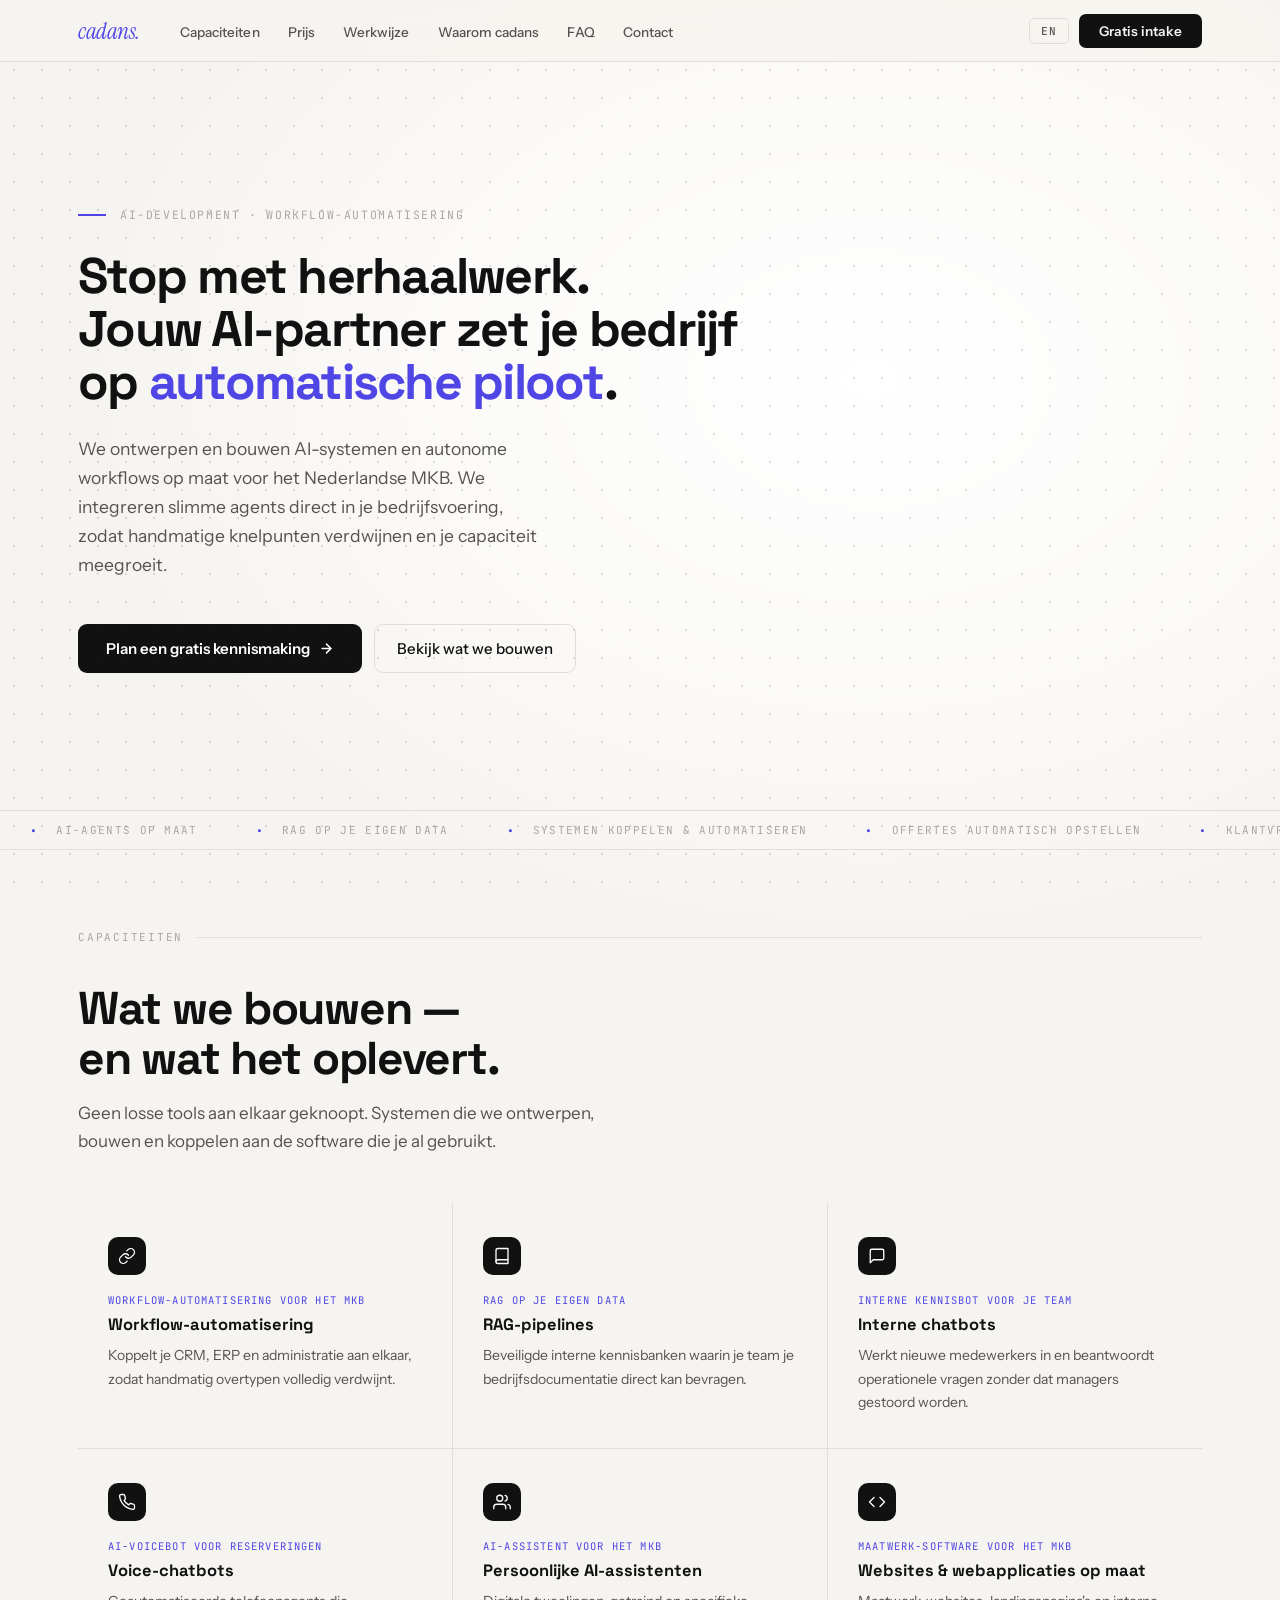
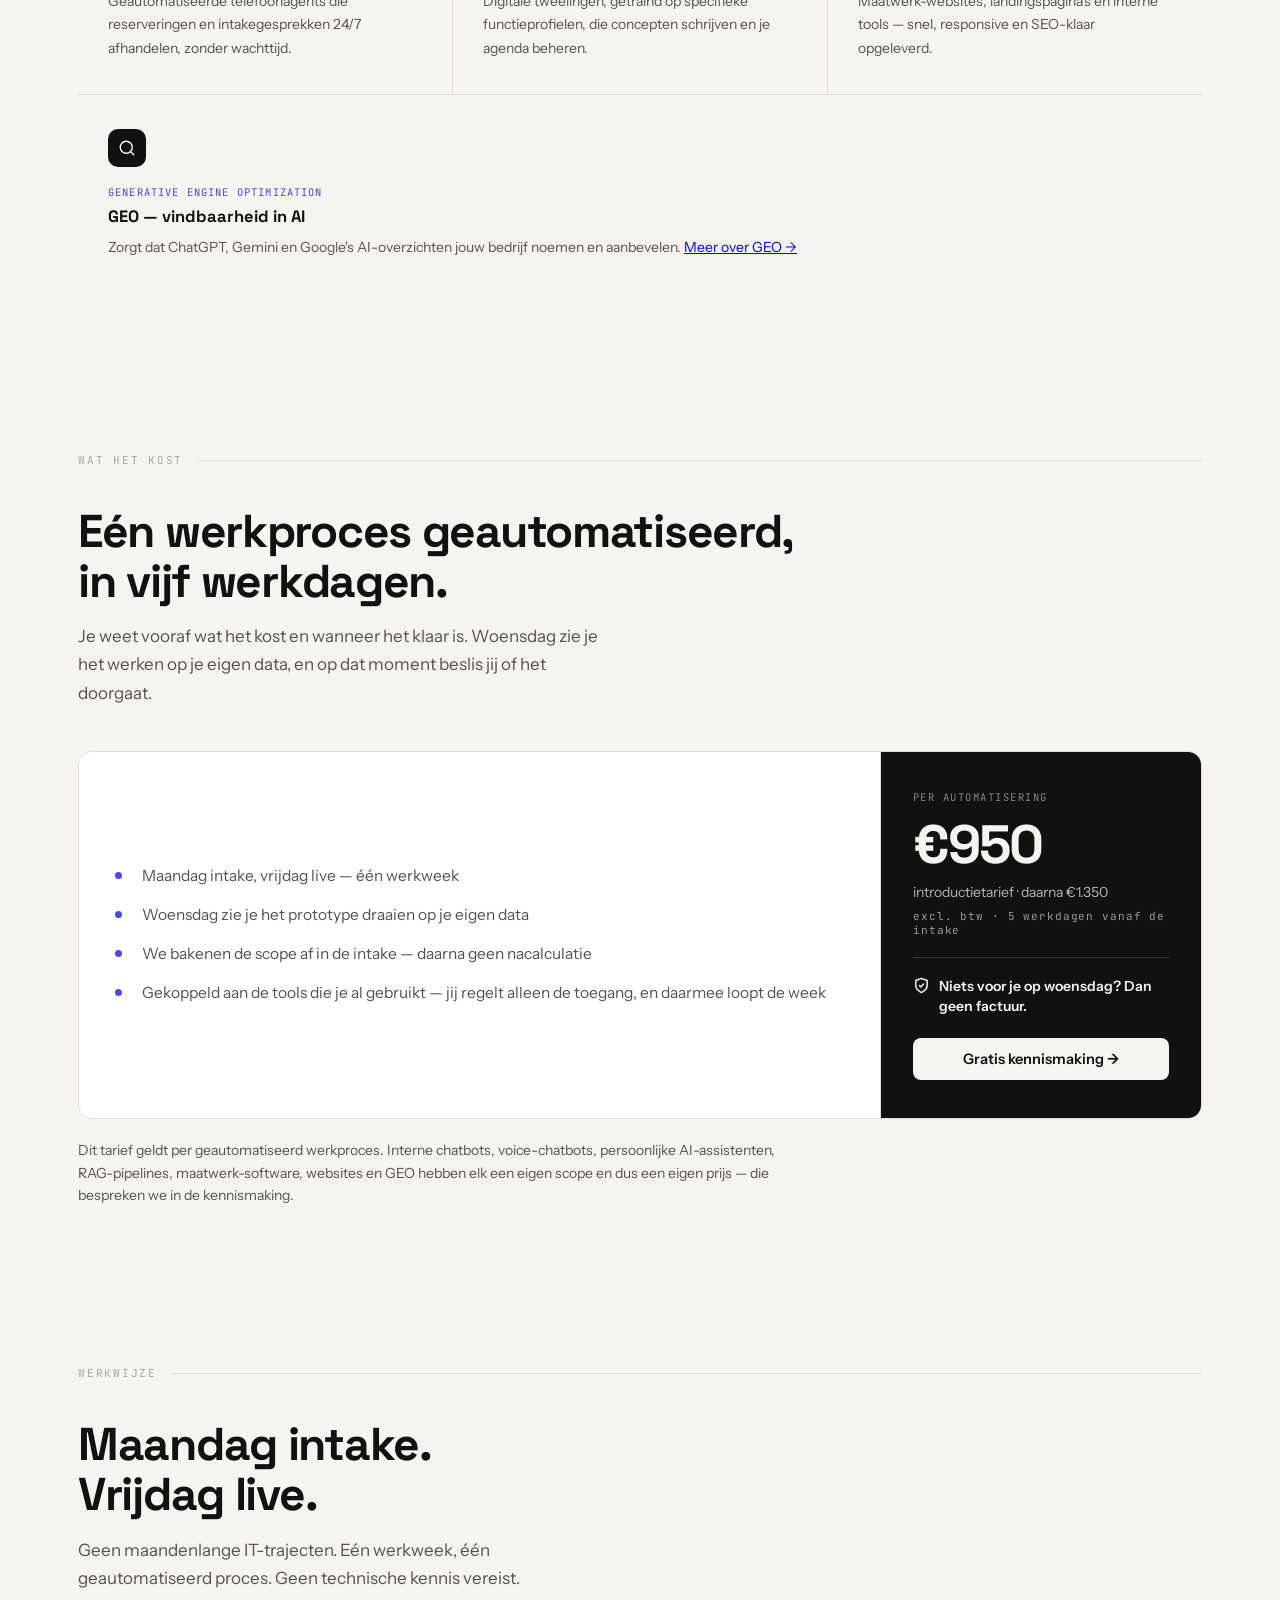
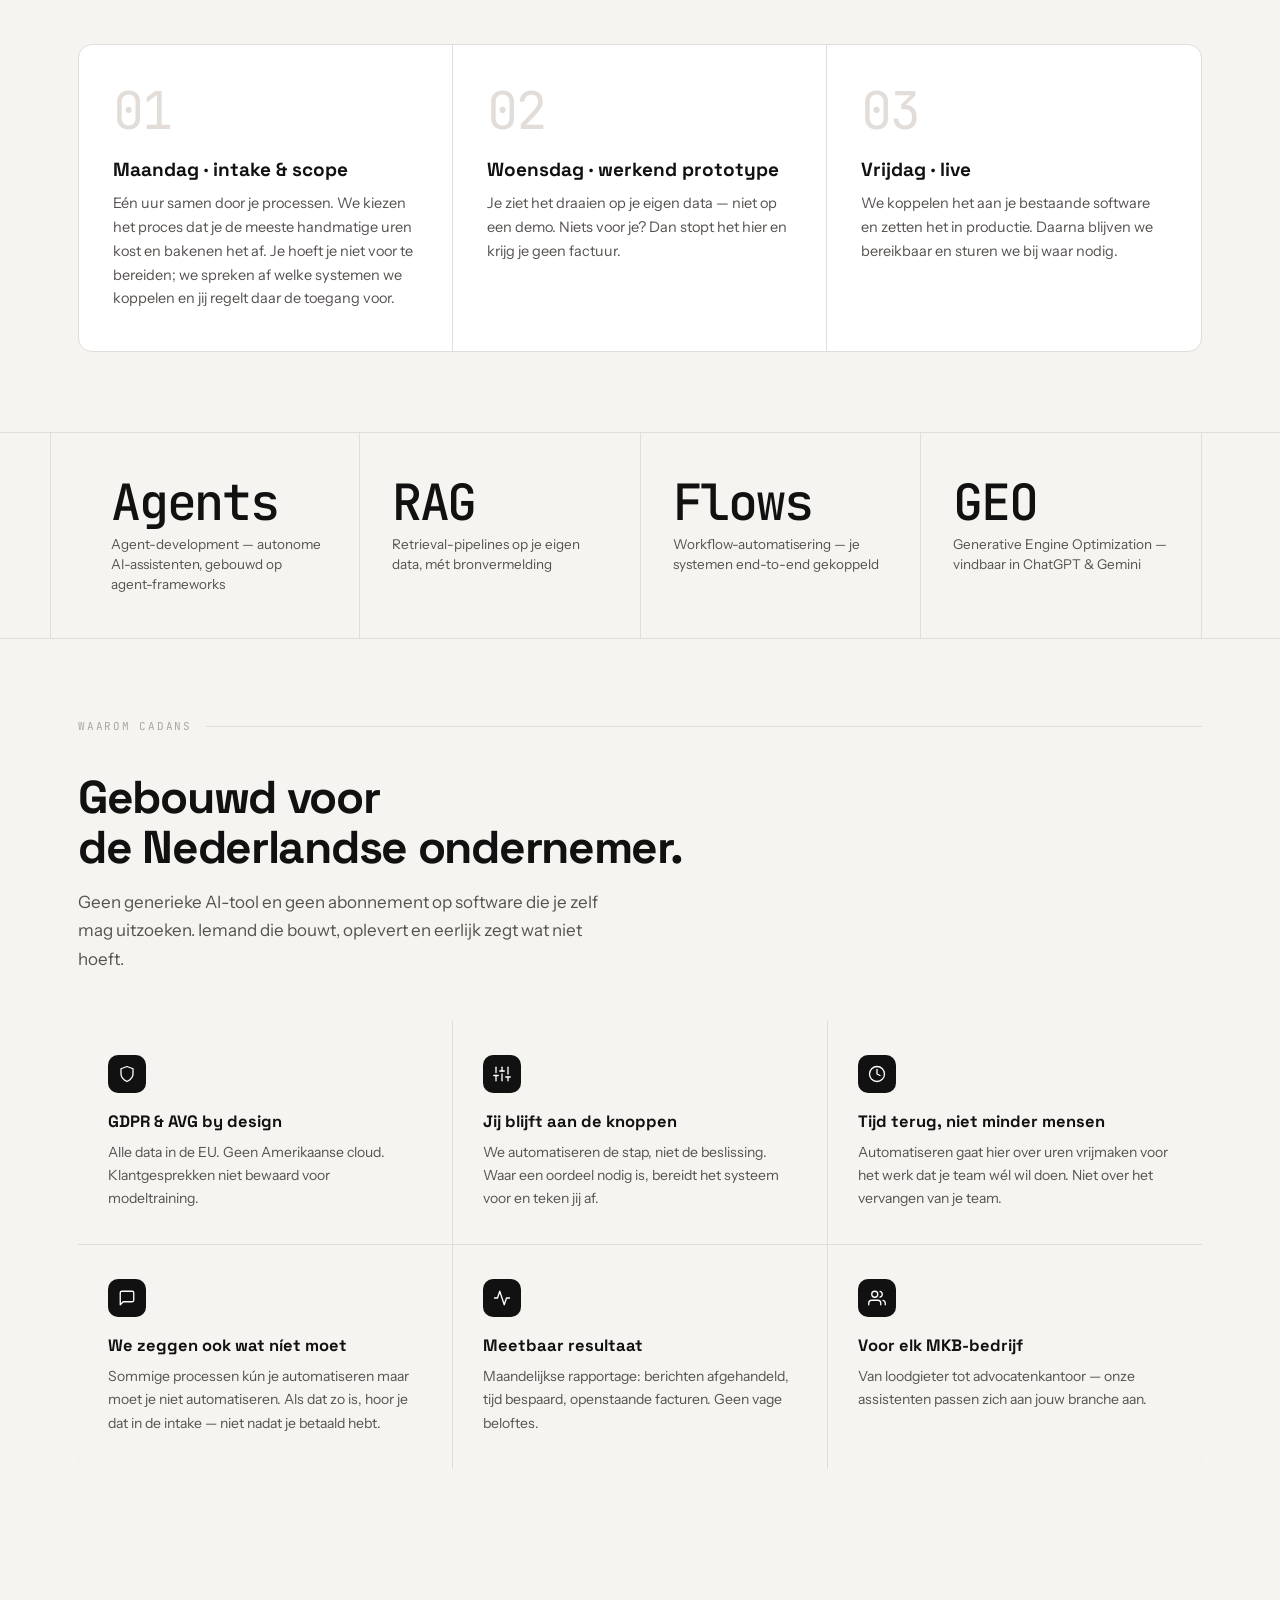
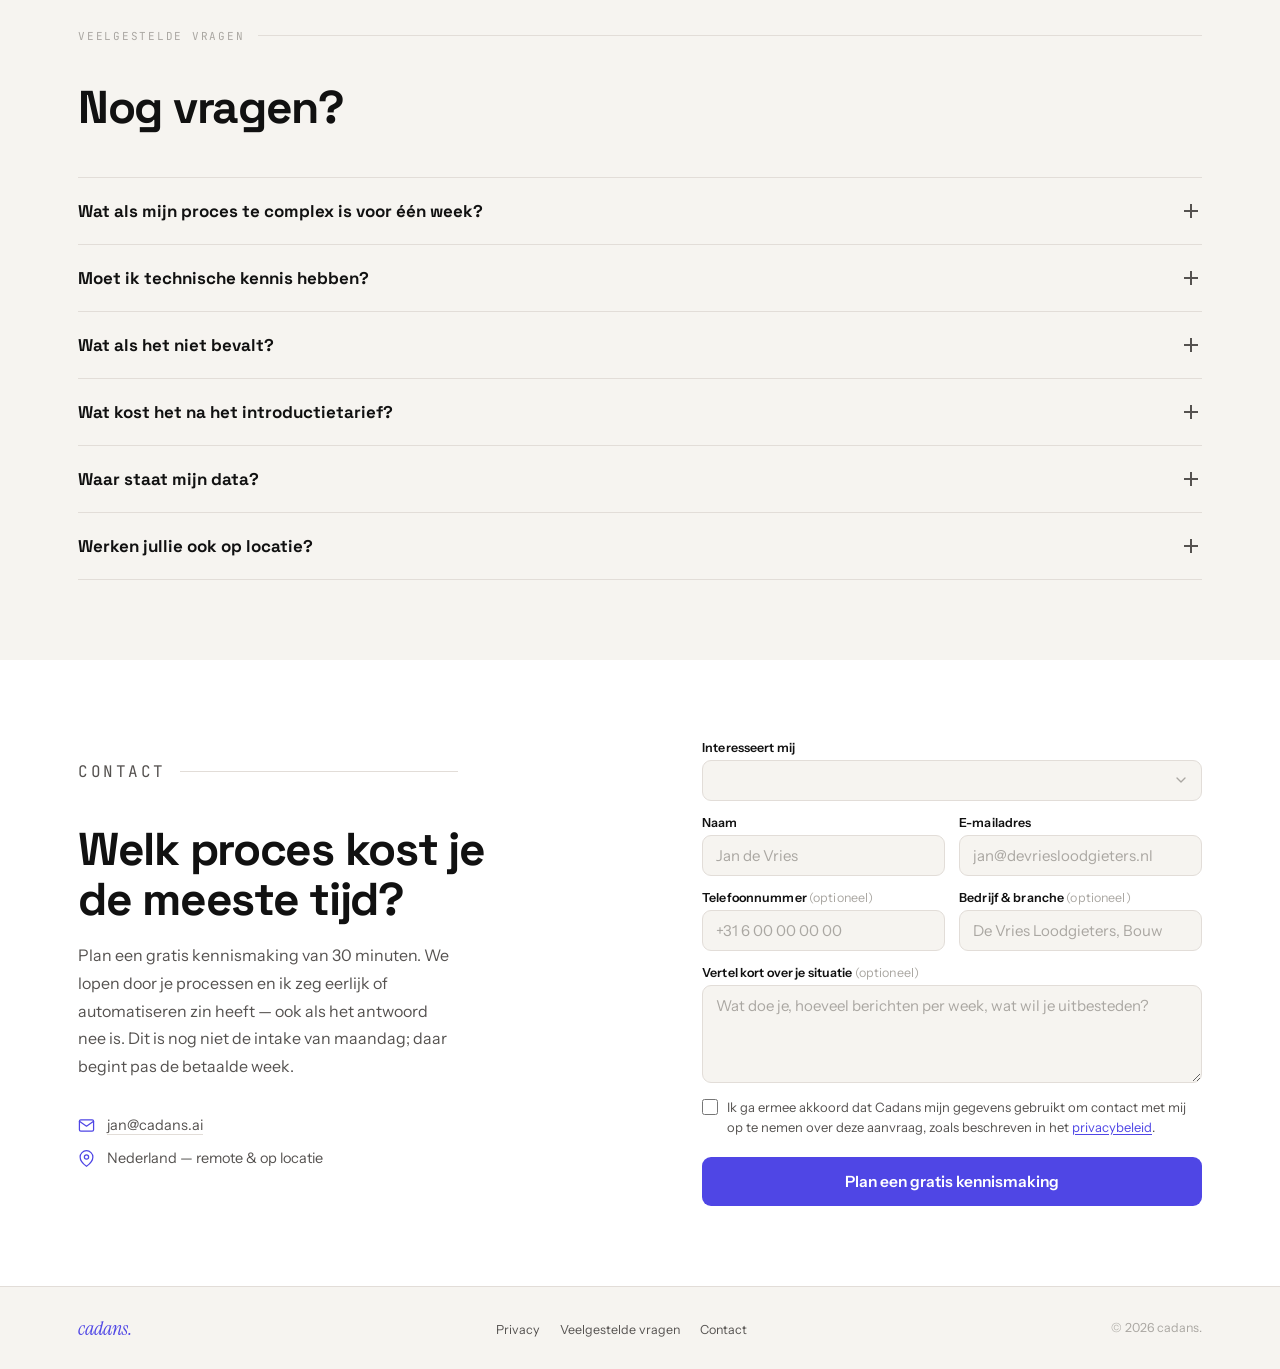
==== commit 518db25d: "fix(landing): drop the article — "op automatische piloot" The headline and both social-card descript" ====
--- a/landing/index.html
+++ b/landing/index.html
@@ -9,11 +9,11 @@
   <meta property="og:type" content="website" />
   <meta property="og:site_name" content="Cadans" />
   <meta property="og:title" content="Cadans — Stop met herhaalwerk" />
-  <meta property="og:description" content="Jouw AI-partner zet je bedrijf op de automatische piloot: workflow-automatisering, RAG-pipelines, chatbots, AI-assistenten, maatwerk-software en GEO. Voor het Nederlandse MKB." />
+  <meta property="og:description" content="Jouw AI-partner zet je bedrijf op automatische piloot: workflow-automatisering, RAG-pipelines, chatbots, AI-assistenten, maatwerk-software en GEO. Voor het Nederlandse MKB." />
   <meta property="og:url" content="https://cadans.ai/" />
   <meta name="twitter:card" content="summary_large_image" />
   <meta name="twitter:title" content="Cadans — Stop met herhaalwerk" />
-  <meta name="twitter:description" content="Jouw AI-partner zet je bedrijf op de automatische piloot: workflow-automatisering, RAG-pipelines, chatbots, AI-assistenten, maatwerk-software en GEO. Voor het Nederlandse MKB." />
+  <meta name="twitter:description" content="Jouw AI-partner zet je bedrijf op automatische piloot: workflow-automatisering, RAG-pipelines, chatbots, AI-assistenten, maatwerk-software en GEO. Voor het Nederlandse MKB." />
   <script type="application/ld+json">
   {
     "@context": "https://schema.org",
@@ -1227,7 +1227,7 @@
           <span class="en-only">AI development · Workflow automation</span>
         </p>
         <h1 class="hero-headline" id="h1">
-          <span class="nl-only">Stop met herhaalwerk. <br>Jouw AI-partner zet je bedrijf <br>op de <em>automatische piloot</em>.</span>
+          <span class="nl-only">Stop met herhaalwerk. <br>Jouw AI-partner zet je bedrijf <br>op <em>automatische piloot</em>.</span>
           <span class="en-only">Stop repetitive work. <br>Your AI partner puts <br>your business on <em>autopilot</em>.</span>
         </h1>
         <p class="hero-sub">
